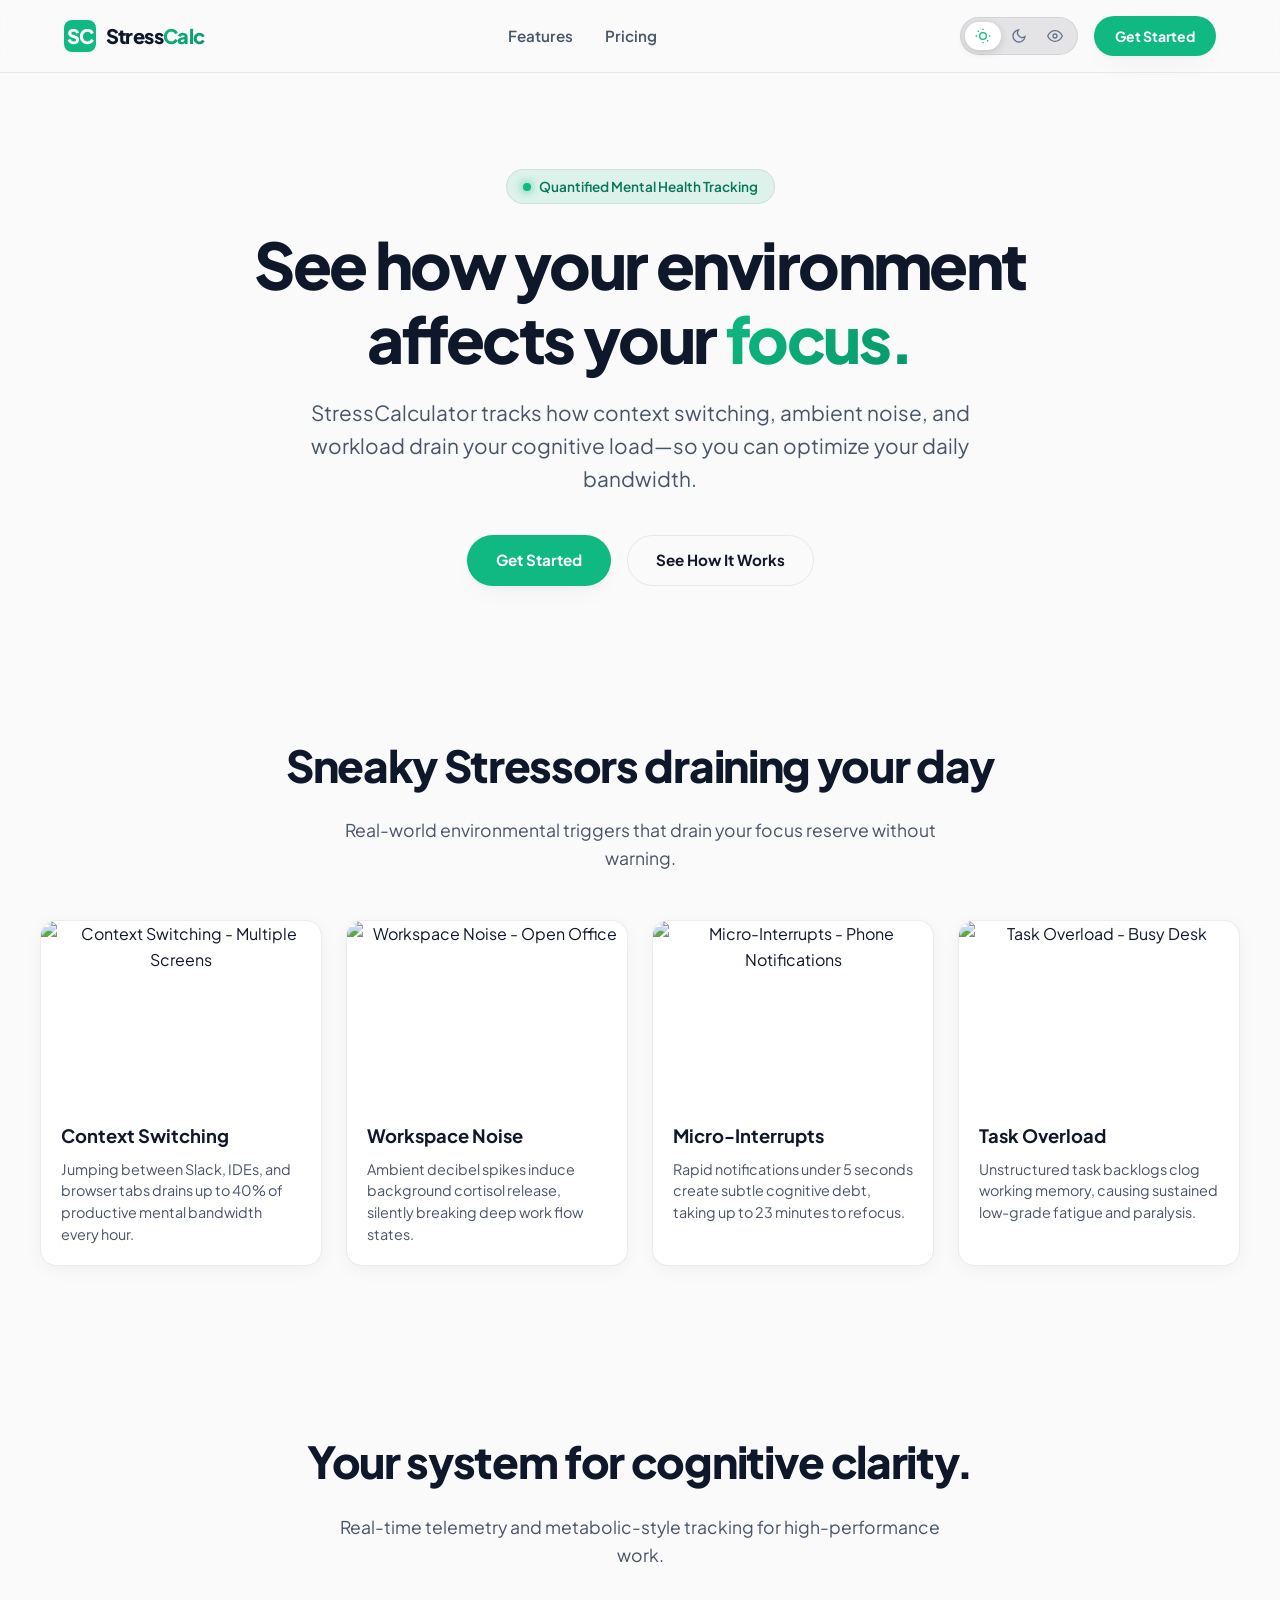
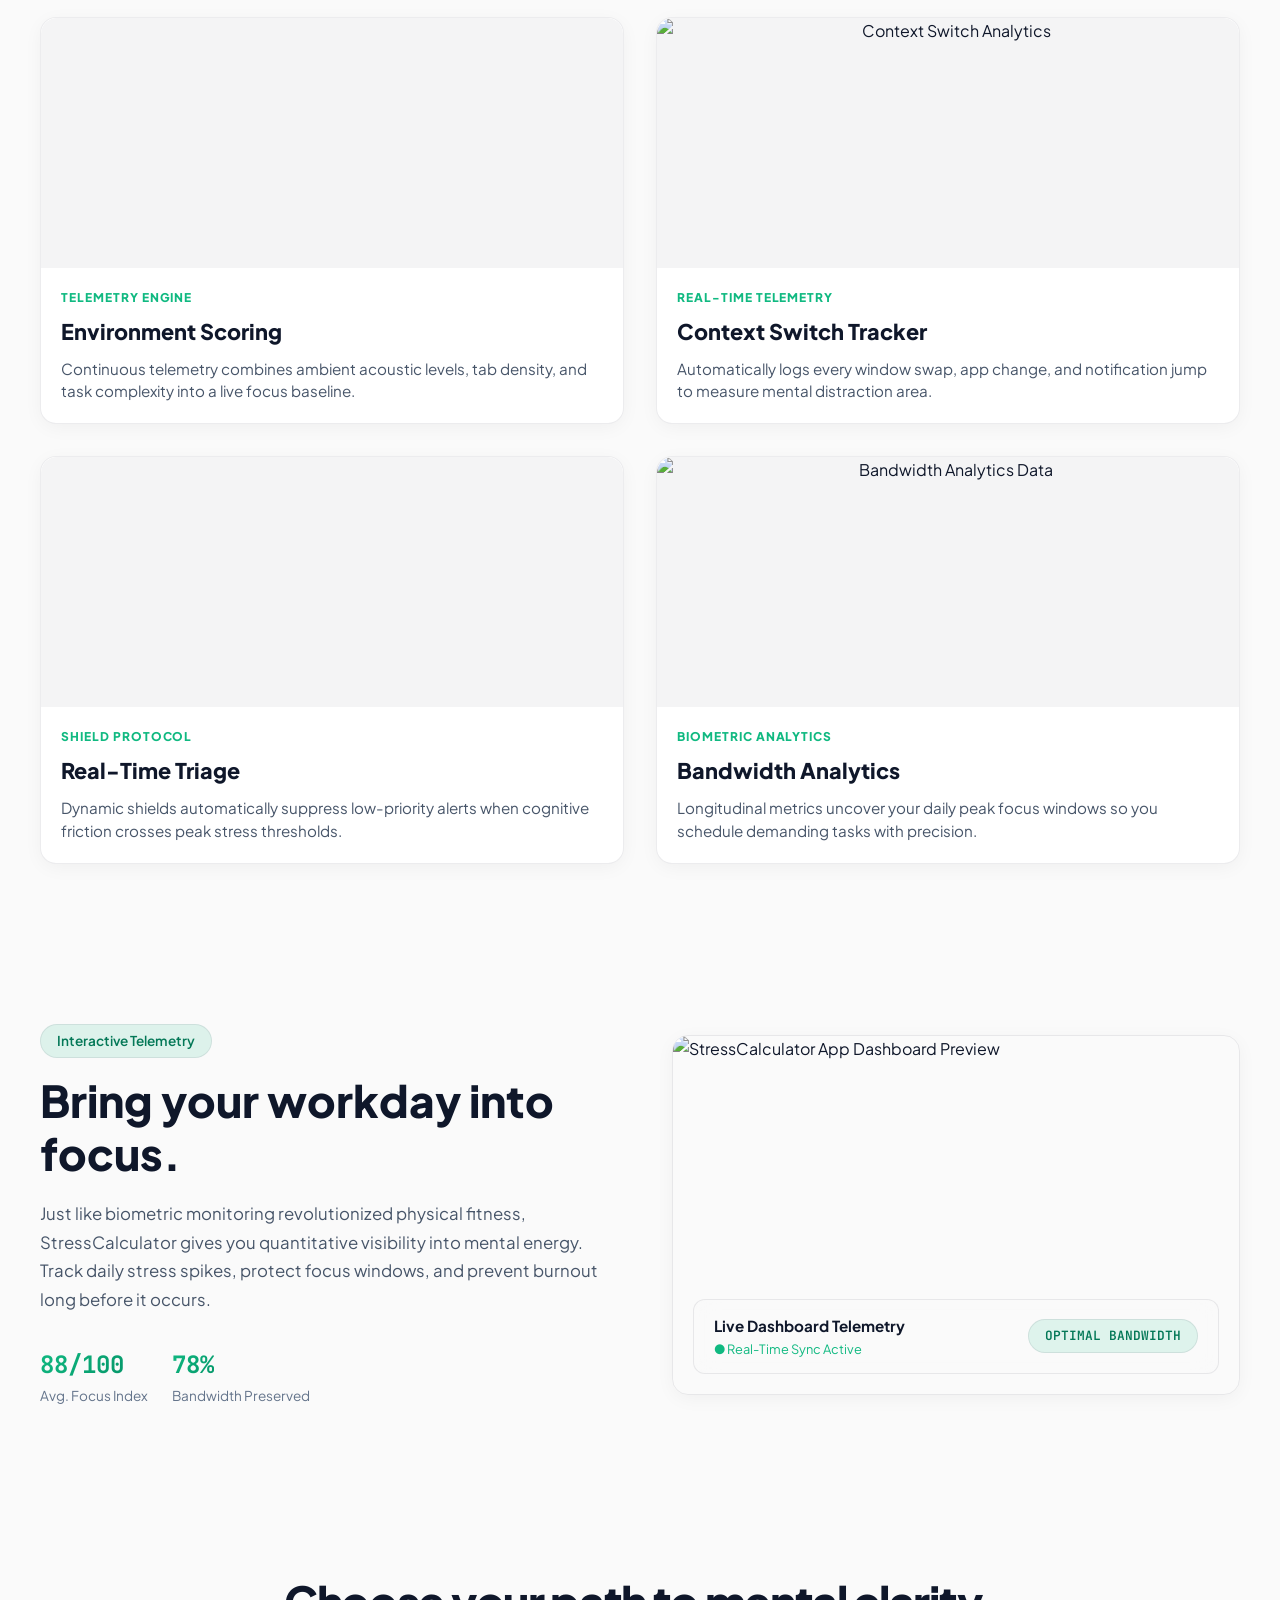
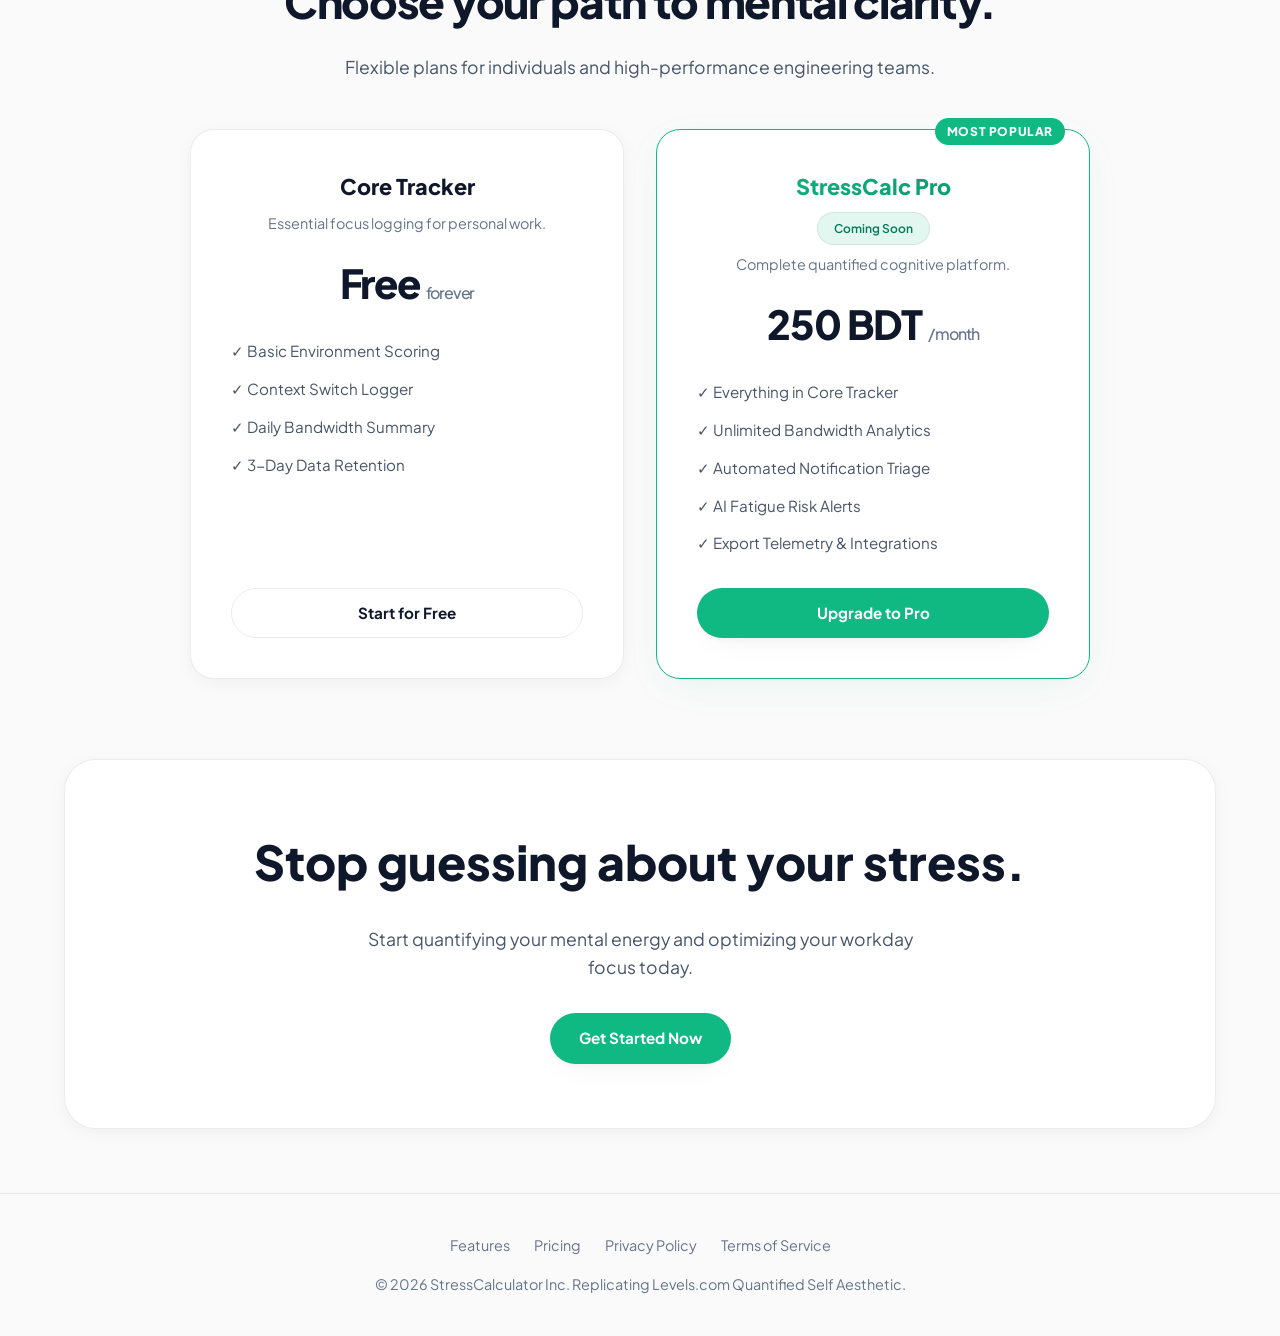
==== index.html @ db87f3c3 "Build Authentication Gateway (auth.html) with 100vh split-screen design, theme engine, quote rotator" ====
<!DOCTYPE html>
<html lang="en" data-theme="light">
<head>
  <meta charset="UTF-8">
  <meta name="viewport" content="width=device-width, initial-scale=1.0">
  <title>StressCalculator — Quantified Focus & Environment Tracker</title>
  <meta name="description" content="StressCalculator tracks context switching, ambient noise, and workload to protect your cognitive bandwidth. Replicating Levels.com quantified-self health tracking architecture.">
  <link rel="stylesheet" href="css/styles.css">
</head>
<body>

  <!-- Floating Navigation Header -->
  <header class="header">
    <nav class="nav-container">
      <!-- Left Logo -->
      <a href="#" class="logo">
        <div class="logo-icon">SC</div>
        <span>Stress<span class="gradient-text">Calc</span></span>
      </a>

      <!-- Center Links -->
      <ul class="nav-links">
        <li><a href="#features">Features</a></li>
        <li><a href="#pricing">Pricing</a></li>
      </ul>

      <!-- Right Actions: 3-way Theme Toggle & CTA -->
      <div class="nav-actions">
        <div class="theme-switcher" aria-label="Theme Selector">
          <!-- Light Mode Button -->
          <button class="theme-btn active" data-set-theme="light" title="Light Mode">
            <svg width="16" height="16" viewBox="0 0 24 24" fill="none" stroke="currentColor" stroke-width="2">
              <circle cx="12" cy="12" r="5"></circle>
              <line x1="12" y1="1" x2="12" y2="3"></line>
              <line x1="12" y1="21" x2="12" y2="23"></line>
              <line x1="4.22" y1="4.22" x2="5.64" y2="5.64"></line>
              <line x1="18.36" y1="18.36" x2="19.78" y2="19.78"></line>
              <line x1="1" y1="12" x2="3" y2="12"></line>
              <line x1="21" y1="12" x2="23" y2="12"></line>
            </svg>
          </button>
          <!-- Dark Mode Button -->
          <button class="theme-btn" data-set-theme="dark" title="Dark Mode">
            <svg width="16" height="16" viewBox="0 0 24 24" fill="none" stroke="currentColor" stroke-width="2">
              <path d="M21 12.79A9 9 0 1 1 11.21 3 7 7 0 0 0 21 12.79z"></path>
            </svg>
          </button>
          <!-- Contrast Mode Button -->
          <button class="theme-btn" data-set-theme="contrast" title="High Contrast Mode">
            <svg width="16" height="16" viewBox="0 0 24 24" fill="none" stroke="currentColor" stroke-width="2">
              <path d="M1 12s4-8 11-8 11 8 11 8-4 8-11 8-11-8-11-8z"></path>
              <circle cx="12" cy="12" r="3"></circle>
            </svg>
          </button>
        </div>

        <a href="auth.html" class="btn btn-primary btn-sm">Get Started</a>
      </div>
    </nav>
  </header>

  <main>
    <!-- Hero Section -->
    <section class="hero container">
      <div class="hero-content">
        <div class="pill-badge">
          <span class="badge-dot"></span>
          <span>Quantified Mental Health Tracking</span>
        </div>

        <h1 class="hero-title">
          See how your environment affects your <span class="gradient-text">focus.</span>
        </h1>

        <p class="hero-subtitle">
          StressCalculator tracks how context switching, ambient noise, and workload drain your cognitive load—so you can optimize your daily bandwidth.
        </p>

        <div class="hero-ctas">
          <a href="auth.html" class="btn btn-primary">Get Started</a>
          <a href="#features" class="btn btn-outline">See How It Works</a>
        </div>
      </div>
    </section>

    <!-- Sneaky Stressors Section (Media-Driven) -->
    <section class="section-padding container text-center">
      <h2 class="section-title">Sneaky Stressors draining your day</h2>
      <p class="section-subtitle">Real-world environmental triggers that drain your focus reserve without warning.</p>

      <div class="stressors-grid">
        <!-- Card 1: Context Switching -->
        <div class="media-card">
          <div class="media-card-img-wrapper">
            <img src="https://images.unsplash.com/photo-1517694712202-14dd9538aa97?auto=format&fit=crop&w=600&q=80" alt="Context Switching - Multiple Screens" loading="lazy">
          </div>
          <div class="stressor-card-content">
            <h3>Context Switching</h3>
            <p>Jumping between Slack, IDEs, and browser tabs drains up to 40% of productive mental bandwidth every hour.</p>
          </div>
        </div>

        <!-- Card 2: Workspace Noise -->
        <div class="media-card">
          <div class="media-card-img-wrapper">
            <img src="https://images.unsplash.com/photo-1497366216548-37526070297c?auto=format&fit=crop&w=600&q=80" alt="Workspace Noise - Open Office" loading="lazy">
          </div>
          <div class="stressor-card-content">
            <h3>Workspace Noise</h3>
            <p>Ambient decibel spikes induce background cortisol release, silently breaking deep work flow states.</p>
          </div>
        </div>

        <!-- Card 3: Micro-Interrupts -->
        <div class="media-card">
          <div class="media-card-img-wrapper">
            <img src="https://images.unsplash.com/photo-1512941937669-90a1b58e7e9c?auto=format&fit=crop&w=600&q=80" alt="Micro-Interrupts - Phone Notifications" loading="lazy">
          </div>
          <div class="stressor-card-content">
            <h3>Micro-Interrupts</h3>
            <p>Rapid notifications under 5 seconds create subtle cognitive debt, taking up to 23 minutes to refocus.</p>
          </div>
        </div>

        <!-- Card 4: Task Overload -->
        <div class="media-card">
          <div class="media-card-img-wrapper">
            <img src="https://images.unsplash.com/photo-1484480974693-6ca0a78fb36b?auto=format&fit=crop&w=600&q=80" alt="Task Overload - Busy Desk" loading="lazy">
          </div>
          <div class="stressor-card-content">
            <h3>Task Overload</h3>
            <p>Unstructured task backlogs clog working memory, causing sustained low-grade fatigue and paralysis.</p>
          </div>
        </div>
      </div>
    </section>

    <!-- Inside StressCalc 2x2 Feature Grid (Video/Image Driven) -->
    <section id="features" class="section-padding container text-center">
      <h2 class="section-title">Your system for cognitive clarity.</h2>
      <p class="section-subtitle">Real-time telemetry and metabolic-style tracking for high-performance work.</p>

      <div class="feature-grid">
        <!-- Feature Card 1: Environment Scoring -->
        <div class="feature-media-card">
          <div class="feature-media-wrapper">
            <video autoplay loop muted playsinline poster="https://images.unsplash.com/photo-1551288049-bebda4e38f71?auto=format&fit=crop&w=800&q=80">
              <source src="https://assets.mixkit.co/videos/preview/mixkit-developer-working-on-code-41551-large.mp4" type="video/mp4">
              <img src="https://images.unsplash.com/photo-1551288049-bebda4e38f71?auto=format&fit=crop&w=800&q=80" alt="Environment Scoring Telemetry">
            </video>
          </div>
          <div class="feature-body">
            <div class="feature-tag">Telemetry Engine</div>
            <h3>Environment Scoring</h3>
            <p>Continuous telemetry combines ambient acoustic levels, tab density, and task complexity into a live focus baseline.</p>
          </div>
        </div>

        <!-- Feature Card 2: Context Switch Tracker -->
        <div class="feature-media-card">
          <div class="feature-media-wrapper">
            <img src="https://images.unsplash.com/photo-1526374965328-7f61d4dc18c5?auto=format&fit=crop&w=800&q=80" alt="Context Switch Analytics" loading="lazy">
          </div>
          <div class="feature-body">
            <div class="feature-tag">Real-Time Telemetry</div>
            <h3>Context Switch Tracker</h3>
            <p>Automatically logs every window swap, app change, and notification jump to measure mental distraction area.</p>
          </div>
        </div>

        <!-- Feature Card 3: Real-Time Triage -->
        <div class="feature-media-card">
          <div class="feature-media-wrapper">
            <video autoplay loop muted playsinline poster="https://images.unsplash.com/photo-1507238691740-187a5b1d37b8?auto=format&fit=crop&w=800&q=80">
              <source src="https://assets.mixkit.co/videos/preview/mixkit-hands-typing-on-a-laptop-keyboard-41549-large.mp4" type="video/mp4">
              <img src="https://images.unsplash.com/photo-1507238691740-187a5b1d37b8?auto=format&fit=crop&w=800&q=80" alt="Real-Time Triage Focus Shield">
            </video>
          </div>
          <div class="feature-body">
            <div class="feature-tag">Shield Protocol</div>
            <h3>Real-Time Triage</h3>
            <p>Dynamic shields automatically suppress low-priority alerts when cognitive friction crosses peak stress thresholds.</p>
          </div>
        </div>

        <!-- Feature Card 4: Bandwidth Analytics -->
        <div class="feature-media-card">
          <div class="feature-media-wrapper">
            <img src="https://images.unsplash.com/photo-1460925895917-afdab827c52f?auto=format&fit=crop&w=800&q=80" alt="Bandwidth Analytics Data" loading="lazy">
          </div>
          <div class="feature-body">
            <div class="feature-tag">Biometric Analytics</div>
            <h3>Bandwidth Analytics</h3>
            <p>Longitudinal metrics uncover your daily peak focus windows so you schedule demanding tasks with precision.</p>
          </div>
        </div>
      </div>
    </section>

    <!-- Data Integration Split-Screen Section -->
    <section class="section-padding container">
      <div class="split-container">
        <!-- Left Text -->
        <div class="split-left">
          <div class="pill-badge" style="margin-bottom: 1rem;">
            <span>Interactive Telemetry</span>
          </div>
          <h2>Bring your workday into focus.</h2>
          <p>
            Just like biometric monitoring revolutionized physical fitness, StressCalculator gives you quantitative visibility into mental energy. Track daily stress spikes, protect focus windows, and prevent burnout long before it occurs.
          </p>
          <div style="display: flex; gap: 1.5rem; margin-top: 1.5rem;">
            <div>
              <strong style="font-size: 1.5rem;" class="mono gradient-text">88/100</strong>
              <div style="font-size: 0.85rem; color: var(--text-muted);">Avg. Focus Index</div>
            </div>
            <div>
              <strong style="font-size: 1.5rem;" class="mono gradient-text">78%</strong>
              <div style="font-size: 0.85rem; color: var(--text-muted);">Bandwidth Preserved</div>
            </div>
          </div>
        </div>

        <!-- Right Media Container -->
        <div class="split-right">
          <div class="split-right-media">
            <img src="https://images.unsplash.com/photo-1551288049-bebda4e38f71?auto=format&fit=crop&w=1000&q=80" alt="StressCalculator App Dashboard Preview">
            <div class="dashboard-badge-overlay">
              <div>
                <strong style="font-size: 0.95rem;">Live Dashboard Telemetry</strong>
                <div style="font-size: 0.8rem; color: var(--accent);">● Real-Time Sync Active</div>
              </div>
              <div class="pill-badge mono" style="font-size: 0.8rem;">OPTIMAL BANDWIDTH</div>
            </div>
          </div>
        </div>
      </div>
    </section>

    <!-- Pricing Section -->
    <section id="pricing" class="section-padding container text-center">
      <h2 class="section-title">Choose your path to mental clarity.</h2>
      <p class="section-subtitle">Flexible plans for individuals and high-performance engineering teams.</p>

      <div class="pricing-grid">
        <!-- Card 1 (Basic) -->
        <div class="pricing-card">
          <div>
            <div class="price-title">Core Tracker</div>
            <p style="color: var(--text-muted); font-size: 0.9rem;">Essential focus logging for personal work.</p>
            <div class="price-amount">
              Free <span class="price-period">forever</span>
            </div>
            <ul class="price-features">
              <li>✓ Basic Environment Scoring</li>
              <li>✓ Context Switch Logger</li>
              <li>✓ Daily Bandwidth Summary</li>
              <li>✓ 3-Day Data Retention</li>
            </ul>
          </div>
          <a href="#" class="btn btn-outline" style="width: 100%;">Start for Free</a>
        </div>

        <!-- Card 2 (StressCalc Pro) -->
        <div class="pricing-card featured">
          <div class="badge-featured">Most Popular</div>
          <div>
            <div class="price-title gradient-text">StressCalc Pro</div>
            <span class="pill-badge" style="margin-bottom: 0.5rem; font-size: 0.75rem;">Coming Soon</span>
            <p style="color: var(--text-muted); font-size: 0.9rem;">Complete quantified cognitive platform.</p>
            <div class="price-amount">
              250 BDT <span class="price-period">/ month</span>
            </div>
            <ul class="price-features">
              <li>✓ Everything in Core Tracker</li>
              <li>✓ Unlimited Bandwidth Analytics</li>
              <li>✓ Automated Notification Triage</li>
              <li>✓ AI Fatigue Risk Alerts</li>
              <li>✓ Export Telemetry & Integrations</li>
            </ul>
          </div>
          <a href="#" class="btn btn-primary" style="width: 100%;">Upgrade to Pro</a>
        </div>
      </div>
    </section>

    <!-- Footer CTA Banner -->
    <section class="container">
      <div class="cta-banner">
        <h2>Stop guessing about your stress.</h2>
        <p style="color: var(--text-secondary); max-width: 550px; margin: 0 auto 2rem auto; font-size: 1.1rem;">
          Start quantifying your mental energy and optimizing your workday focus today.
        </p>
        <a href="#pricing" class="btn btn-primary">Get Started Now</a>
      </div>
    </section>
  </main>

  <!-- Footer -->
  <footer class="footer">
    <div class="container">
      <ul class="footer-links">
        <li><a href="#features">Features</a></li>
        <li><a href="#pricing">Pricing</a></li>
        <li><a href="#">Privacy Policy</a></li>
        <li><a href="#">Terms of Service</a></li>
      </ul>
      <p>&copy; 2026 StressCalculator Inc. Replicating Levels.com Quantified Self Aesthetic.</p>
    </div>
  </footer>

  <script src="js/app.js"></script>
</body>
</html>
---- css/styles.css ----
/* ==========================================
   StressCalculator Complete Stylesheet
   Includes Auth Gateway Split Screen Layout
   ========================================== */

@import url('https://fonts.googleapis.com/css2?family=Plus+Jakarta+Sans:wght@400;500;600;700;800&family=JetBrains+Mono:wght@400;600;700&display=swap');

/* --- Theme Variables --- */
:root, html[data-theme="light"] {
  --bg-primary: #FAFAFA;
  --bg-secondary: #F4F4F5;
  --text-primary: #0F172A;
  --text-secondary: #475569;
  --text-muted: #64748B;
  --surface: #FFFFFF;
  --surface-hover: #F8FAFC;
  --border-color: rgba(15, 23, 42, 0.08);
  --border-highlight: rgba(16, 185, 129, 0.3);
  --accent: #10B981;
  --accent-hover: #059669;
  --accent-light: rgba(16, 185, 129, 0.1);
  --accent-gradient: linear-gradient(135deg, #10B981 0%, #059669 100%);
  --box-shadow: 0 10px 30px -10px rgba(0, 0, 0, 0.06), 0 4px 6px -2px rgba(0, 0, 0, 0.03);
  --shadow-hover: 0 20px 40px -15px rgba(0, 0, 0, 0.12);
  --nav-bg: rgba(250, 250, 250, 0.85);
  --card-border-width: 1px;
  --card-shadow: 0 4px 20px -2px rgba(0, 0, 0, 0.05);
  --toggle-bg: #E4E4E7;
  --badge-bg: rgba(16, 185, 129, 0.12);
  --badge-text: #047857;
}

html[data-theme="dark"] {
  --bg-primary: #09090B;
  --bg-secondary: #121215;
  --text-primary: #FAFAFA;
  --text-secondary: #A1A1AA;
  --text-muted: #71717A;
  --surface: #18181B;
  --surface-hover: #27272A;
  --border-color: rgba(255, 255, 255, 0.1);
  --border-highlight: rgba(16, 185, 129, 0.4);
  --accent: #10B981;
  --accent-hover: #34D399;
  --accent-light: rgba(16, 185, 129, 0.15);
  --accent-gradient: linear-gradient(135deg, #10B981 0%, #34D399 100%);
  --box-shadow: 0 10px 30px -10px rgba(0, 0, 0, 0.5), 0 0 20px rgba(16, 185, 129, 0.08);
  --shadow-hover: 0 20px 40px -15px rgba(16, 185, 129, 0.25);
  --nav-bg: rgba(9, 9, 11, 0.85);
  --card-border-width: 1px;
  --card-shadow: 0 8px 30px rgba(0, 0, 0, 0.4);
  --toggle-bg: #27272A;
  --badge-bg: rgba(16, 185, 129, 0.2);
  --badge-text: #34D399;
}

html[data-theme="contrast"] {
  --bg-primary: #000000;
  --bg-secondary: #0A0A0A;
  --text-primary: #FFFFFF;
  --text-secondary: #E2E8F0;
  --text-muted: #94A3B8;
  --surface: #000000;
  --surface-hover: #0F172A;
  --border-color: #FFFFFF;
  --border-highlight: #0EA5E9;
  --accent: #0EA5E9;
  --accent-hover: #38BDF8;
  --accent-light: rgba(14, 165, 233, 0.25);
  --accent-gradient: linear-gradient(135deg, #0EA5E9 0%, #38BDF8 100%);
  --box-shadow: 4px 4px 0px #0EA5E9;
  --shadow-hover: 6px 6px 0px #0EA5E9;
  --nav-bg: rgba(0, 0, 0, 0.95);
  --card-border-width: 2px;
  --card-shadow: 4px 4px 0px #FFFFFF;
  --toggle-bg: #1E293B;
  --badge-bg: #0EA5E9;
  --badge-text: #000000;
}

/* --- Universal Reset & Transitions --- */
*, *::before, *::after {
  box-sizing: border-box;
  margin: 0;
  padding: 0;
  transition: background-color 0.3s ease, color 0.3s ease, border-color 0.3s ease, box-shadow 0.3s ease, transform 0.15s ease;
}

html {
  font-family: 'Plus Jakarta Sans', -apple-system, BlinkMacSystemFont, 'Segoe UI', Roboto, sans-serif;
  background-color: var(--bg-primary);
  color: var(--text-primary);
  scroll-behavior: smooth;
  line-height: 1.6;
}

body {
  min-height: 100vh;
  overflow-x: hidden;
  display: flex;
  flex-direction: column;
}

a {
  color: inherit;
  text-decoration: none;
}

/* --- Utility Layout --- */
.container {
  max-width: 1200px;
  margin: 0 auto;
  padding: 0 1.5rem;
}

.section-padding {
  padding: 5rem 0;
}

.text-center {
  text-align: center;
}

.mono {
  font-family: 'JetBrains Mono', monospace;
}

.pill-badge {
  display: inline-flex;
  align-items: center;
  gap: 0.5rem;
  padding: 0.35rem 1rem;
  border-radius: 9999px;
  font-size: 0.85rem;
  font-weight: 600;
  background-color: var(--badge-bg);
  color: var(--badge-text);
  border: 1px solid var(--border-color);
}

.badge-dot {
  width: 8px;
  height: 8px;
  border-radius: 50%;
  background-color: var(--accent);
  box-shadow: 0 0 10px var(--accent);
}

.gradient-text {
  background: var(--accent-gradient);
  -webkit-background-clip: text;
  -webkit-text-fill-color: transparent;
}

/* --- Buttons --- */
.btn {
  display: inline-flex;
  align-items: center;
  justify-content: center;
  gap: 0.6rem;
  padding: 0.75rem 1.75rem;
  border-radius: 9999px;
  font-weight: 700;
  font-size: 0.95rem;
  cursor: pointer;
  border: 1px solid transparent;
  outline: none;
}

.btn-primary {
  background-color: var(--accent);
  color: #FFFFFF;
  box-shadow: var(--box-shadow);
}

html[data-theme="contrast"] .btn-primary {
  color: #000000;
  font-weight: 800;
}

.btn-primary:hover {
  background-color: var(--accent-hover);
  transform: translateY(-2px);
  box-shadow: var(--shadow-hover);
}

.btn-outline {
  background-color: transparent;
  color: var(--text-primary);
  border-color: var(--border-color);
}

.btn-outline:hover {
  background-color: var(--surface-hover);
  border-color: var(--accent);
  transform: translateY(-2px);
}

.btn-sm {
  padding: 0.5rem 1.25rem;
  font-size: 0.875rem;
}

/* --- Navigation Header --- */
.header {
  position: sticky;
  top: 0;
  z-index: 9999;
  width: 100%;
  background-color: var(--nav-bg);
  backdrop-filter: blur(16px);
  -webkit-backdrop-filter: blur(16px);
  border-bottom: var(--card-border-width) solid var(--border-color);
}

.nav-container {
  max-width: 1200px;
  margin: 0 auto;
  display: flex;
  align-items: center;
  justify-content: space-between;
  padding: 1rem 1.5rem;
}

.logo {
  display: flex;
  align-items: center;
  gap: 0.6rem;
  font-weight: 800;
  font-size: 1.25rem;
  letter-spacing: -0.03em;
}

.logo-icon {
  width: 32px;
  height: 32px;
  background-color: var(--accent);
  border-radius: 8px;
  display: flex;
  align-items: center;
  justify-content: center;
  color: #FFFFFF;
  font-weight: 900;
}

html[data-theme="contrast"] .logo-icon {
  color: #000000;
}

.nav-links {
  display: flex;
  align-items: center;
  gap: 2rem;
  list-style: none;
}

.nav-links a {
  font-weight: 600;
  font-size: 0.95rem;
  color: var(--text-secondary);
}

.nav-links a:hover {
  color: var(--accent);
}

.nav-actions {
  display: flex;
  align-items: center;
  gap: 1rem;
}

/* 3-Way Theme Switcher UI */
.theme-switcher {
  display: flex;
  align-items: center;
  background-color: var(--toggle-bg);
  padding: 4px;
  border-radius: 9999px;
  border: 1px solid var(--border-color);
}

.theme-btn {
  background: transparent;
  border: none;
  color: var(--text-muted);
  padding: 6px 10px;
  border-radius: 9999px;
  cursor: pointer;
  display: flex;
  align-items: center;
  justify-content: center;
}

.theme-btn:hover {
  color: var(--text-primary);
}

.theme-btn.active {
  background-color: var(--surface);
  color: var(--accent);
  box-shadow: 0 2px 8px rgba(0, 0, 0, 0.15);
}

/* --- Hero & Sections --- */
.hero {
  padding-top: 6rem;
  padding-bottom: 4rem;
  text-align: center;
}

.hero-content {
  max-width: 840px;
  margin: 0 auto;
}

.hero-title {
  font-size: clamp(2.5rem, 5.5vw, 4rem);
  font-weight: 800;
  line-height: 1.15;
  letter-spacing: -0.04em;
  margin: 1.5rem 0 1.25rem 0;
}

.hero-subtitle {
  font-size: clamp(1.1rem, 2vw, 1.3rem);
  color: var(--text-secondary);
  line-height: 1.6;
  margin-bottom: 2.5rem;
  max-width: 740px;
  margin-left: auto;
  margin-right: auto;
}

.hero-ctas {
  display: flex;
  align-items: center;
  justify-content: center;
  gap: 1rem;
  flex-wrap: wrap;
}

.section-title {
  font-size: clamp(2rem, 4vw, 2.75rem);
  font-weight: 800;
  letter-spacing: -0.03em;
  margin-bottom: 1rem;
}

.section-subtitle {
  color: var(--text-secondary);
  font-size: 1.1rem;
  max-width: 600px;
  margin: 0 auto 3rem auto;
}

/* Grids */
.stressors-grid {
  display: grid;
  grid-template-columns: repeat(4, 1fr);
  gap: 24px;
}

@media (max-width: 1024px) {
  .stressors-grid {
    grid-template-columns: repeat(2, 1fr);
  }
}

@media (max-width: 600px) {
  .stressors-grid {
    grid-template-columns: 1fr;
  }
}

.media-card {
  background-color: var(--surface);
  border-radius: 16px;
  overflow: hidden;
  border: var(--card-border-width) solid var(--border-color);
  box-shadow: var(--card-shadow);
  display: flex;
  flex-direction: column;
}

.media-card:hover {
  transform: translateY(-4px);
  border-color: var(--accent);
  box-shadow: var(--shadow-hover);
}

.media-card-img-wrapper {
  width: 100%;
  height: 180px;
  overflow: hidden;
}

.media-card img,
.media-card video {
  width: 100%;
  height: 180px;
  object-fit: cover;
  display: block;
}

.stressor-card-content {
  padding: 20px;
  text-align: left;
}

.stressor-card-content h3 {
  font-size: 1.15rem;
  font-weight: 700;
  margin-bottom: 0.5rem;
}

.stressor-card-content p {
  color: var(--text-secondary);
  font-size: 0.9rem;
  line-height: 1.5;
}

.feature-grid {
  display: grid;
  grid-template-columns: repeat(2, 1fr);
  gap: 32px;
}

@media (max-width: 768px) {
  .feature-grid {
    grid-template-columns: 1fr;
  }
}

.feature-media-card {
  background-color: var(--surface);
  border-radius: 16px;
  overflow: hidden;
  border: var(--card-border-width) solid var(--border-color);
  box-shadow: var(--card-shadow);
  display: flex;
  flex-direction: column;
}

.feature-media-card:hover {
  border-color: var(--accent);
  box-shadow: var(--shadow-hover);
}

.feature-media-wrapper {
  width: 100%;
  height: 250px;
  overflow: hidden;
  border-radius: 16px 16px 0 0;
  background-color: var(--bg-secondary);
}

.feature-media-wrapper img,
.feature-media-wrapper video {
  width: 100%;
  height: 250px;
  object-fit: cover;
  display: block;
}

.feature-body {
  padding: 20px;
  text-align: left;
}

.feature-tag {
  font-size: 0.75rem;
  font-weight: 800;
  letter-spacing: 0.08em;
  text-transform: uppercase;
  color: var(--accent);
  margin-bottom: 0.5rem;
}

.feature-body h3 {
  font-size: 1.35rem;
  font-weight: 800;
  margin-bottom: 0.5rem;
}

.feature-body p {
  color: var(--text-secondary);
  font-size: 0.95rem;
  line-height: 1.5;
}

/* Split-Screen */
.split-container {
  display: grid;
  grid-template-columns: 1fr 1fr;
  gap: 4rem;
  align-items: center;
}

@media (max-width: 900px) {
  .split-container {
    grid-template-columns: 1fr;
    gap: 2rem;
  }
}

.split-left h2 {
  font-size: clamp(2rem, 3.5vw, 2.75rem);
  font-weight: 800;
  line-height: 1.2;
  margin-bottom: 1.25rem;
}

.split-left p {
  color: var(--text-secondary);
  font-size: 1.05rem;
  line-height: 1.7;
  margin-bottom: 2rem;
}

.split-right {
  width: 100%;
}

.split-right-media {
  width: 100%;
  height: 360px;
  border-radius: 16px;
  overflow: hidden;
  border: var(--card-border-width) solid var(--border-color);
  box-shadow: var(--card-shadow);
  position: relative;
}

.split-right-media img,
.split-right-media video {
  width: 100%;
  height: 360px;
  object-fit: cover;
  display: block;
}

.dashboard-badge-overlay {
  position: absolute;
  bottom: 1.25rem;
  left: 1.25rem;
  right: 1.25rem;
  background: var(--nav-bg);
  backdrop-filter: blur(12px);
  -webkit-backdrop-filter: blur(12px);
  border: 1px solid var(--border-color);
  border-radius: 12px;
  padding: 0.85rem 1.25rem;
  display: flex;
  justify-content: space-between;
  align-items: center;
}

/* Pricing */
.pricing-grid {
  display: flex;
  justify-content: center;
  gap: 2rem;
  max-width: 900px;
  margin: 0 auto;
}

@media (max-width: 768px) {
  .pricing-grid {
    flex-direction: column;
  }
}

.pricing-card {
  flex: 1;
  background-color: var(--surface);
  border: var(--card-border-width) solid var(--border-color);
  border-radius: 24px;
  padding: 2.5rem;
  box-shadow: var(--card-shadow);
  display: flex;
  flex-direction: column;
  justify-content: space-between;
  position: relative;
}

.pricing-card.featured {
  border-color: var(--accent);
  box-shadow: 0 10px 40px -10px var(--accent-light);
}

html[data-theme="contrast"] .pricing-card.featured {
  border-width: 3px;
  box-shadow: 6px 6px 0px #0EA5E9;
}

.badge-featured {
  position: absolute;
  top: -12px;
  right: 24px;
  background-color: var(--accent);
  color: #FFFFFF;
  font-size: 0.75rem;
  font-weight: 800;
  padding: 4px 12px;
  border-radius: 9999px;
  text-transform: uppercase;
  letter-spacing: 0.05em;
}

html[data-theme="contrast"] .badge-featured {
  color: #000000;
}

.price-title {
  font-size: 1.35rem;
  font-weight: 800;
  margin-bottom: 0.5rem;
}

.price-amount {
  font-size: 2.5rem;
  font-weight: 900;
  margin: 1rem 0;
  letter-spacing: -0.03em;
}

.price-period {
  font-size: 1rem;
  color: var(--text-muted);
  font-weight: 500;
}

.price-features {
  list-style: none;
  margin: 1.5rem 0 2rem 0;
  display: flex;
  flex-direction: column;
  gap: 0.85rem;
  text-align: left;
}

.price-features li {
  display: flex;
  align-items: center;
  gap: 0.6rem;
  font-size: 0.95rem;
  color: var(--text-secondary);
}

/* Footer Banner & Footer */
.cta-banner {
  background: var(--surface);
  border: var(--card-border-width) solid var(--border-color);
  border-radius: 32px;
  padding: 4rem 2rem;
  text-align: center;
  margin-bottom: 4rem;
  box-shadow: var(--card-shadow);
}

.cta-banner h2 {
  font-size: clamp(2rem, 4vw, 3rem);
  font-weight: 800;
  margin-bottom: 1.5rem;
}

.footer {
  border-top: 1px solid var(--border-color);
  padding: 2.5rem 0;
  text-align: center;
  color: var(--text-muted);
  font-size: 0.9rem;
}

.footer-links {
  display: flex;
  justify-content: center;
  gap: 1.5rem;
  margin-bottom: 1rem;
  list-style: none;
}

.footer-links a:hover {
  color: var(--accent);
}

/* ===================================================
   AUTH GATEWAY SPLIT-SCREEN LAYOUT STYLES (auth.html)
   =================================================== */
.auth-wrapper {
  display: grid;
  grid-template-columns: 1fr 1fr;
  min-height: 100vh;
  width: 100%;
}

@media (max-width: 900px) {
  .auth-wrapper {
    grid-template-columns: 1fr;
  }
  .auth-visual {
    display: none;
  }
}

.auth-visual {
  position: relative;
  overflow: hidden;
  height: 100vh;
  background-color: #09090B;
}

.auth-visual img {
  width: 100%;
  height: 100%;
  object-fit: cover;
  filter: brightness(0.85);
}

.auth-quote-box {
  position: absolute;
  bottom: 3rem;
  left: 3rem;
  right: 3rem;
  background: rgba(15, 23, 42, 0.75);
  backdrop-filter: blur(16px);
  -webkit-backdrop-filter: blur(16px);
  border: 1px solid rgba(255, 255, 255, 0.15);
  border-radius: 20px;
  padding: 2rem;
  color: #FFFFFF;
  box-shadow: 0 20px 40px rgba(0, 0, 0, 0.3);
}

.auth-quote-text {
  font-size: 1.15rem;
  font-weight: 600;
  line-height: 1.6;
  margin-bottom: 0.75rem;
}

.auth-quote-author {
  font-size: 0.85rem;
  color: var(--accent);
  font-weight: 800;
  letter-spacing: 0.05em;
  text-transform: uppercase;
}

.auth-form-column {
  display: flex;
  flex-direction: column;
  justify-content: space-between;
  padding: 2.5rem 4rem;
  background-color: var(--bg-primary);
  min-height: 100vh;
}

@media (max-width: 600px) {
  .auth-form-column {
    padding: 2rem 1.5rem;
  }
}

.auth-nav-bar {
  display: flex;
  align-items: center;
  justify-content: space-between;
  margin-bottom: 2rem;
}

.back-home-link {
  display: flex;
  align-items: center;
  gap: 0.5rem;
  font-weight: 700;
  font-size: 0.9rem;
  color: var(--text-secondary);
}

.back-home-link:hover {
  color: var(--accent);
}

.auth-card-container {
  max-width: 420px;
  width: 100%;
  margin: auto auto;
}

.auth-header {
  margin-bottom: 2rem;
  text-align: left;
}

.auth-header h1 {
  font-size: 2rem;
  font-weight: 800;
  letter-spacing: -0.03em;
  margin-bottom: 0.5rem;
}

.auth-header p {
  color: var(--text-secondary);
  font-size: 0.95rem;
}

.auth-tab-group {
  display: flex;
  background: var(--toggle-bg);
  padding: 4px;
  border-radius: 9999px;
  margin-bottom: 2rem;
  border: 1px solid var(--border-color);
}

.auth-tab {
  flex: 1;
  padding: 0.65rem;
  text-align: center;
  font-weight: 700;
  border-radius: 9999px;
  cursor: pointer;
  border: none;
  background: transparent;
  color: var(--text-muted);
  font-size: 0.9rem;
}

.auth-tab.active {
  background: var(--surface);
  color: var(--accent);
  box-shadow: 0 2px 8px rgba(0, 0, 0, 0.15);
}

.input-group {
  display: flex;
  flex-direction: column;
  gap: 0.5rem;
  margin-bottom: 1.25rem;
  text-align: left;
}

.input-group label {
  font-size: 0.875rem;
  font-weight: 700;
  color: var(--text-primary);
}

.input-field {
  width: 100%;
  padding: 0.85rem 1.25rem;
  border-radius: 14px;
  border: 1px solid var(--border-color);
  background-color: var(--surface);
  color: var(--text-primary);
  font-size: 0.95rem;
  outline: none;
  font-family: inherit;
}

.input-field:focus {
  border-color: var(--accent);
  box-shadow: 0 0 0 3px var(--accent-light);
}

.forgot-link {
  font-size: 0.85rem;
  color: var(--text-muted);
  font-weight: 600;
  text-align: right;
  display: block;
  margin-top: -0.5rem;
  margin-bottom: 1.5rem;
}

.forgot-link:hover {
  color: var(--accent);
}

.auth-footer-text {
  font-size: 0.85rem;
  color: var(--text-muted);
  text-align: center;
  margin-top: 1.5rem;
}
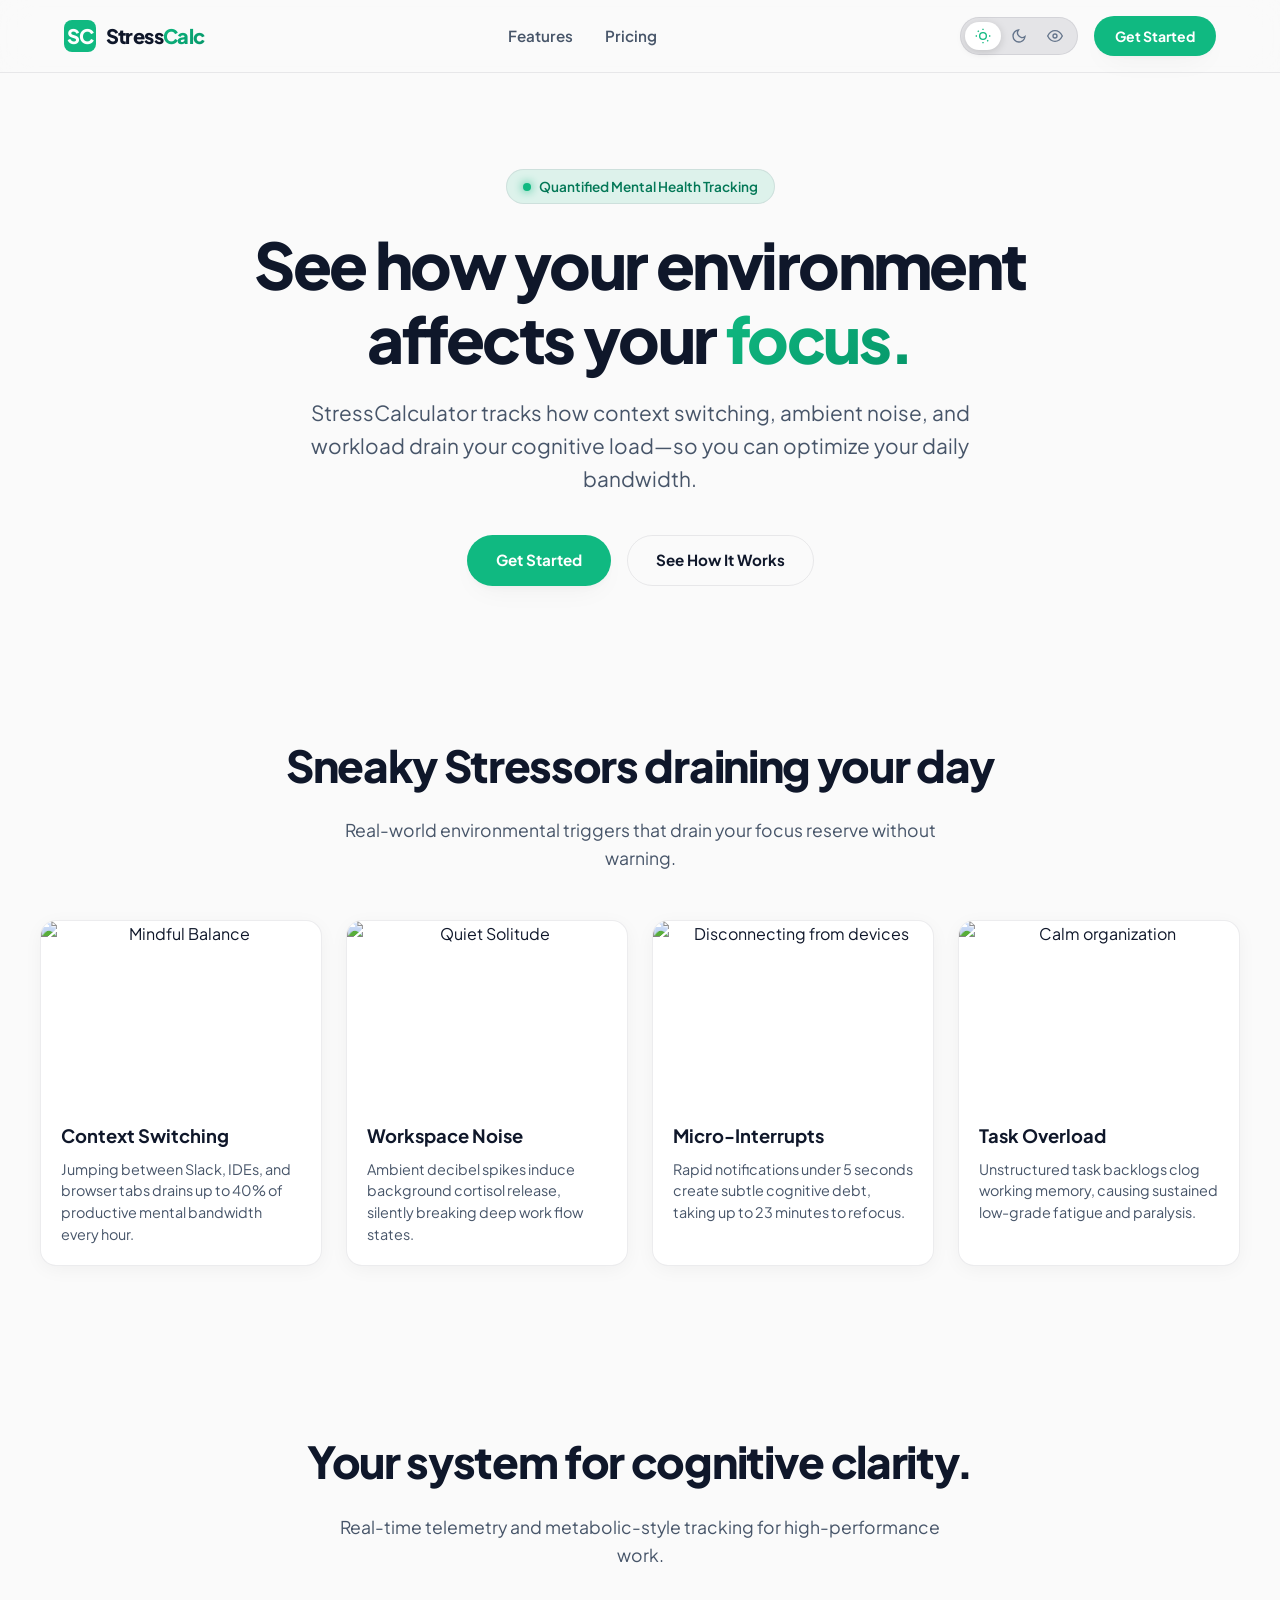
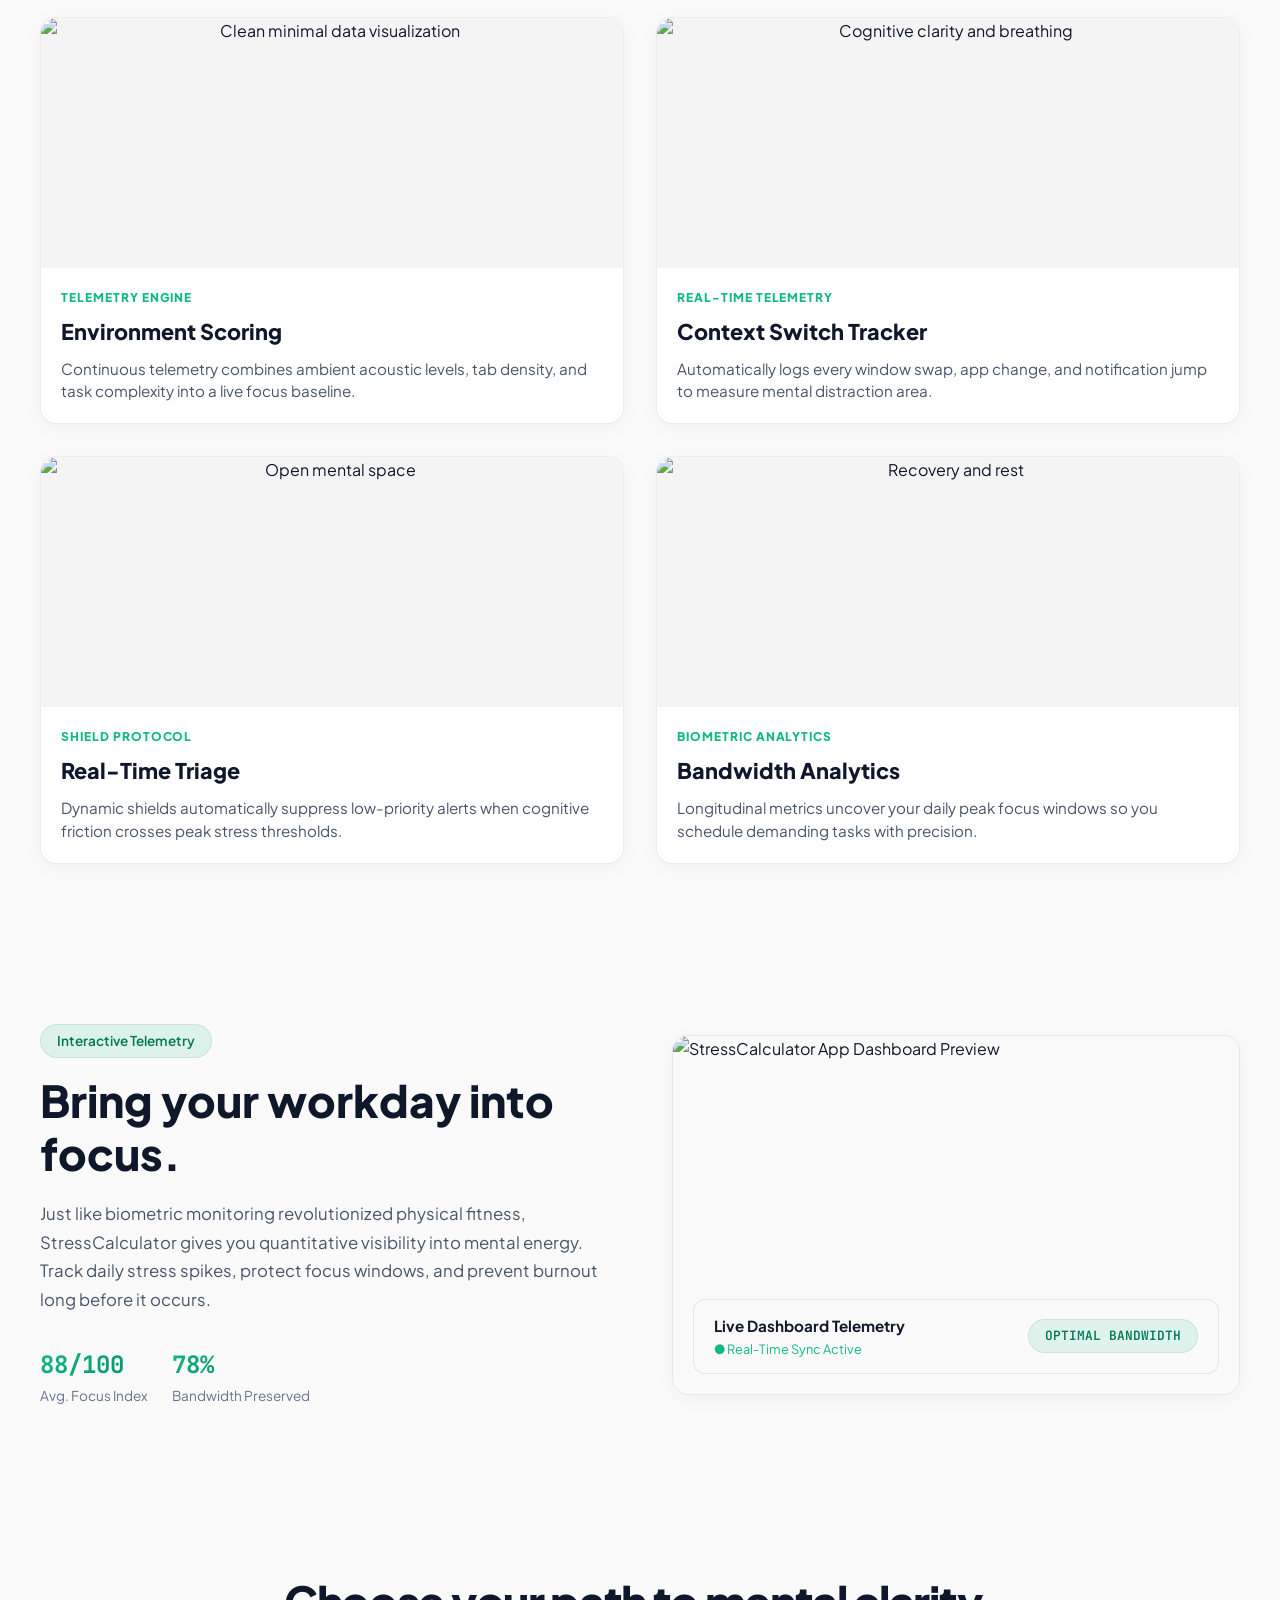
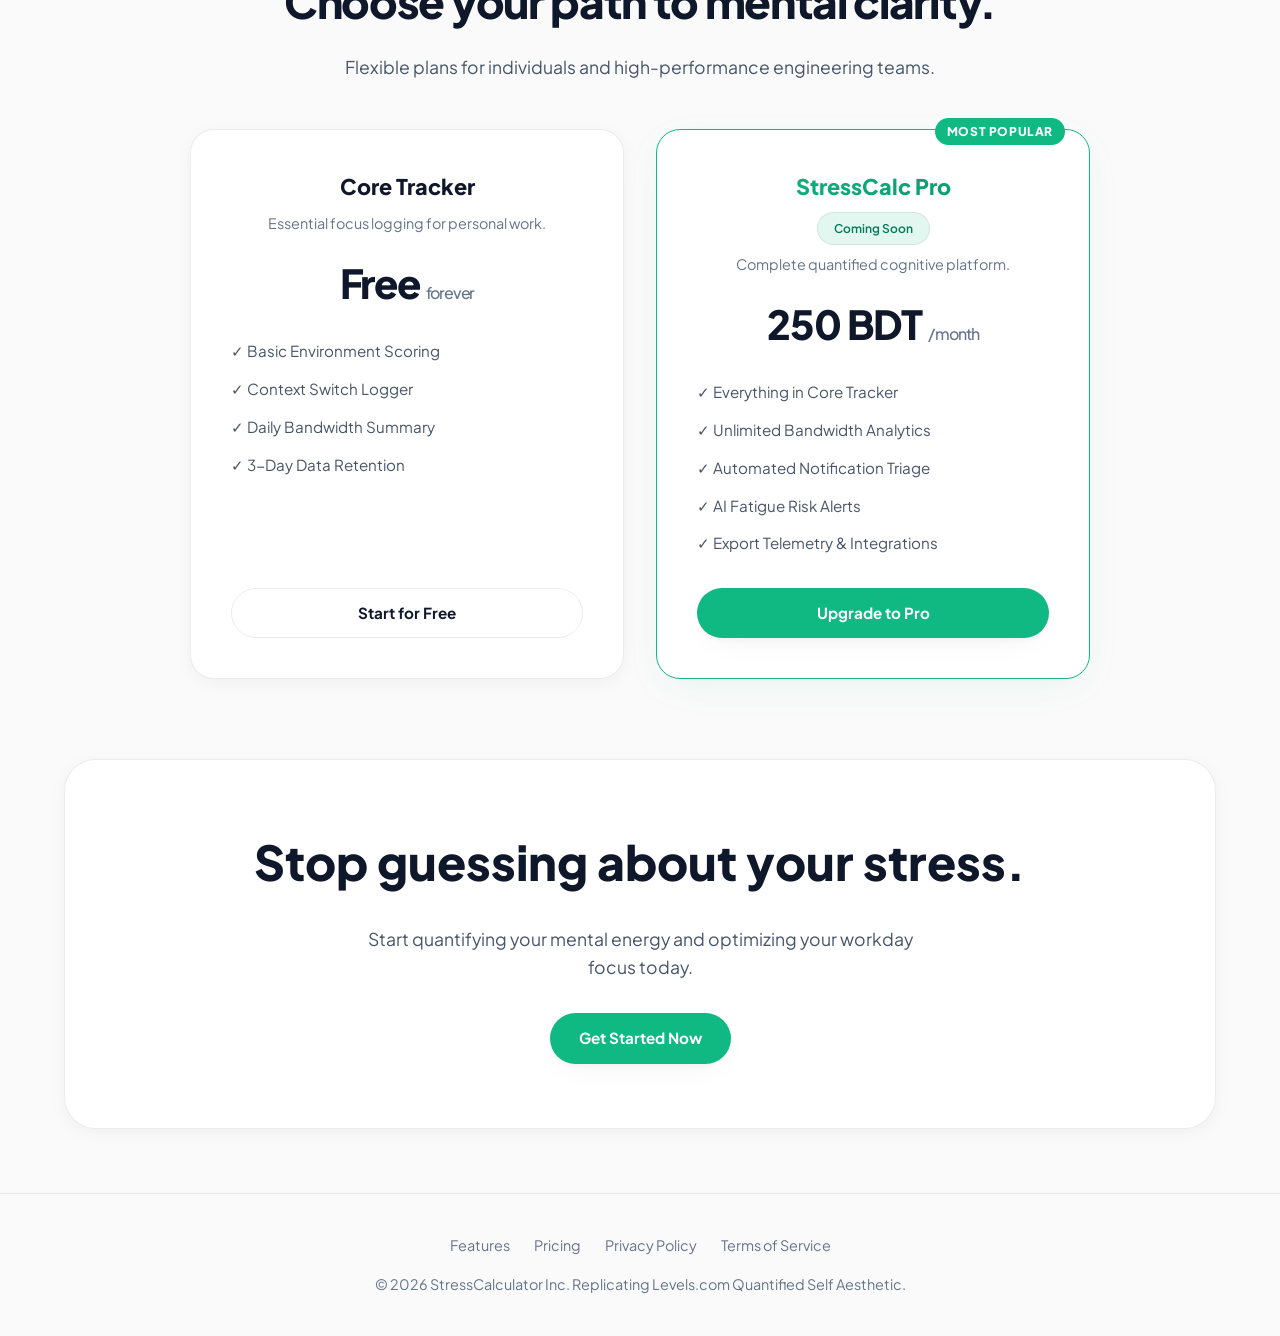
==== commit ddfee89a: "Update auth.html and index.html with curated Mental Health, Mindfulness, Zen & Cognitive Recovery Un" ====
--- a/index.html
+++ b/index.html
@@ -83,7 +83,7 @@
       </div>
     </section>
 
-    <!-- Sneaky Stressors Section (Media-Driven) -->
+    <!-- Sneaky Stressors Section (Media-Driven Mental Health & Zen Imagery) -->
     <section class="section-padding container text-center">
       <h2 class="section-title">Sneaky Stressors draining your day</h2>
       <p class="section-subtitle">Real-world environmental triggers that drain your focus reserve without warning.</p>
@@ -92,7 +92,7 @@
         <!-- Card 1: Context Switching -->
         <div class="media-card">
           <div class="media-card-img-wrapper">
-            <img src="https://images.unsplash.com/photo-1517694712202-14dd9538aa97?auto=format&fit=crop&w=600&q=80" alt="Context Switching - Multiple Screens" loading="lazy">
+            <img src="https://images.unsplash.com/photo-1518147895015-4dcfa84be013?auto=format&fit=crop&w=600&q=80" alt="Mindful Balance" loading="lazy">
           </div>
           <div class="stressor-card-content">
             <h3>Context Switching</h3>
@@ -103,7 +103,7 @@
         <!-- Card 2: Workspace Noise -->
         <div class="media-card">
           <div class="media-card-img-wrapper">
-            <img src="https://images.unsplash.com/photo-1497366216548-37526070297c?auto=format&fit=crop&w=600&q=80" alt="Workspace Noise - Open Office" loading="lazy">
+            <img src="https://images.unsplash.com/photo-1499209974431-9cbcece7f88d?auto=format&fit=crop&w=600&q=80" alt="Quiet Solitude" loading="lazy">
           </div>
           <div class="stressor-card-content">
             <h3>Workspace Noise</h3>
@@ -114,7 +114,7 @@
         <!-- Card 3: Micro-Interrupts -->
         <div class="media-card">
           <div class="media-card-img-wrapper">
-            <img src="https://images.unsplash.com/photo-1512941937669-90a1b58e7e9c?auto=format&fit=crop&w=600&q=80" alt="Micro-Interrupts - Phone Notifications" loading="lazy">
+            <img src="https://images.unsplash.com/photo-1469474968028-56623f02e42e?auto=format&fit=crop&w=600&q=80" alt="Disconnecting from devices" loading="lazy">
           </div>
           <div class="stressor-card-content">
             <h3>Micro-Interrupts</h3>
@@ -125,7 +125,7 @@
         <!-- Card 4: Task Overload -->
         <div class="media-card">
           <div class="media-card-img-wrapper">
-            <img src="https://images.unsplash.com/photo-1484480974693-6ca0a78fb36b?auto=format&fit=crop&w=600&q=80" alt="Task Overload - Busy Desk" loading="lazy">
+            <img src="https://images.unsplash.com/photo-1506126613408-eca07ce68773?auto=format&fit=crop&w=600&q=80" alt="Calm organization" loading="lazy">
           </div>
           <div class="stressor-card-content">
             <h3>Task Overload</h3>
@@ -135,7 +135,7 @@
       </div>
     </section>
 
-    <!-- Inside StressCalc 2x2 Feature Grid (Video/Image Driven) -->
+    <!-- Inside StressCalc 2x2 Feature Grid (Mindfulness & Clarity Imagery) -->
     <section id="features" class="section-padding container text-center">
       <h2 class="section-title">Your system for cognitive clarity.</h2>
       <p class="section-subtitle">Real-time telemetry and metabolic-style tracking for high-performance work.</p>
@@ -144,10 +144,7 @@
         <!-- Feature Card 1: Environment Scoring -->
         <div class="feature-media-card">
           <div class="feature-media-wrapper">
-            <video autoplay loop muted playsinline poster="https://images.unsplash.com/photo-1551288049-bebda4e38f71?auto=format&fit=crop&w=800&q=80">
-              <source src="https://assets.mixkit.co/videos/preview/mixkit-developer-working-on-code-41551-large.mp4" type="video/mp4">
-              <img src="https://images.unsplash.com/photo-1551288049-bebda4e38f71?auto=format&fit=crop&w=800&q=80" alt="Environment Scoring Telemetry">
-            </video>
+            <img src="https://images.unsplash.com/photo-1551288049-bebda4e38f71?auto=format&fit=crop&w=800&q=80" alt="Clean minimal data visualization" loading="lazy">
           </div>
           <div class="feature-body">
             <div class="feature-tag">Telemetry Engine</div>
@@ -159,7 +156,7 @@
         <!-- Feature Card 2: Context Switch Tracker -->
         <div class="feature-media-card">
           <div class="feature-media-wrapper">
-            <img src="https://images.unsplash.com/photo-1526374965328-7f61d4dc18c5?auto=format&fit=crop&w=800&q=80" alt="Context Switch Analytics" loading="lazy">
+            <img src="https://images.unsplash.com/photo-1528319725582-ddc096101511?auto=format&fit=crop&w=800&q=80" alt="Cognitive clarity and breathing" loading="lazy">
           </div>
           <div class="feature-body">
             <div class="feature-tag">Real-Time Telemetry</div>
@@ -171,10 +168,7 @@
         <!-- Feature Card 3: Real-Time Triage -->
         <div class="feature-media-card">
           <div class="feature-media-wrapper">
-            <video autoplay loop muted playsinline poster="https://images.unsplash.com/photo-1507238691740-187a5b1d37b8?auto=format&fit=crop&w=800&q=80">
-              <source src="https://assets.mixkit.co/videos/preview/mixkit-hands-typing-on-a-laptop-keyboard-41549-large.mp4" type="video/mp4">
-              <img src="https://images.unsplash.com/photo-1507238691740-187a5b1d37b8?auto=format&fit=crop&w=800&q=80" alt="Real-Time Triage Focus Shield">
-            </video>
+            <img src="https://images.unsplash.com/photo-1512411993460-e883e05a8f9c?auto=format&fit=crop&w=800&q=80" alt="Open mental space" loading="lazy">
           </div>
           <div class="feature-body">
             <div class="feature-tag">Shield Protocol</div>
@@ -186,7 +180,7 @@
         <!-- Feature Card 4: Bandwidth Analytics -->
         <div class="feature-media-card">
           <div class="feature-media-wrapper">
-            <img src="https://images.unsplash.com/photo-1460925895917-afdab827c52f?auto=format&fit=crop&w=800&q=80" alt="Bandwidth Analytics Data" loading="lazy">
+            <img src="https://images.unsplash.com/photo-1536622204-7407a9e3fc15?auto=format&fit=crop&w=800&q=80" alt="Recovery and rest" loading="lazy">
           </div>
           <div class="feature-body">
             <div class="feature-tag">Biometric Analytics</div>
@@ -224,7 +218,7 @@
         <!-- Right Media Container -->
         <div class="split-right">
           <div class="split-right-media">
-            <img src="https://images.unsplash.com/photo-1551288049-bebda4e38f71?auto=format&fit=crop&w=1000&q=80" alt="StressCalculator App Dashboard Preview">
+            <img src="https://images.unsplash.com/photo-1518147895015-4dcfa84be013?auto=format&fit=crop&w=1000&q=80" alt="StressCalculator App Dashboard Preview">
             <div class="dashboard-badge-overlay">
               <div>
                 <strong style="font-size: 0.95rem;">Live Dashboard Telemetry</strong>
@@ -258,7 +252,7 @@
               <li>✓ 3-Day Data Retention</li>
             </ul>
           </div>
-          <a href="#" class="btn btn-outline" style="width: 100%;">Start for Free</a>
+          <a href="auth.html" class="btn btn-outline" style="width: 100%;">Start for Free</a>
         </div>
 
         <!-- Card 2 (StressCalc Pro) -->
@@ -279,7 +273,7 @@
               <li>✓ Export Telemetry & Integrations</li>
             </ul>
           </div>
-          <a href="#" class="btn btn-primary" style="width: 100%;">Upgrade to Pro</a>
+          <a href="auth.html" class="btn btn-primary" style="width: 100%;">Upgrade to Pro</a>
         </div>
       </div>
     </section>
@@ -291,7 +285,7 @@
         <p style="color: var(--text-secondary); max-width: 550px; margin: 0 auto 2rem auto; font-size: 1.1rem;">
           Start quantifying your mental energy and optimizing your workday focus today.
         </p>
-        <a href="#pricing" class="btn btn-primary">Get Started Now</a>
+        <a href="auth.html" class="btn btn-primary">Get Started Now</a>
       </div>
     </section>
   </main>
--- a/css/styles.css
+++ b/css/styles.css
@@ -1,6 +1,6 @@
 /* ==========================================
    StressCalculator Complete Stylesheet
-   Includes Auth Gateway Split Screen Layout
+   Landing Page & Auth Page Design System
    ========================================== */
 
 @import url('https://fonts.googleapis.com/css2?family=Plus+Jakarta+Sans:wght@400;500;600;700;800&family=JetBrains+Mono:wght@400;600;700&display=swap');
@@ -201,7 +201,7 @@
   font-size: 0.875rem;
 }
 
-/* --- Navigation Header --- */
+/* --- Header Navigation --- */
 .header {
   position: sticky;
   top: 0;
@@ -271,7 +271,7 @@
 }
 
 /* 3-Way Theme Switcher UI */
-.theme-switcher {
+.theme-switcher, .theme-toggle-group {
   display: flex;
   align-items: center;
   background-color: var(--toggle-bg);
@@ -302,7 +302,7 @@
   box-shadow: 0 2px 8px rgba(0, 0, 0, 0.15);
 }
 
-/* --- Hero & Sections --- */
+/* --- Hero & Landing Sections --- */
 .hero {
   padding-top: 6rem;
   padding-bottom: 4rem;
@@ -354,7 +354,6 @@
   margin: 0 auto 3rem auto;
 }
 
-/* Grids */
 .stressors-grid {
   display: grid;
   grid-template-columns: repeat(4, 1fr);
@@ -489,7 +488,7 @@
   line-height: 1.5;
 }
 
-/* Split-Screen */
+/* Split Screen */
 .split-container {
   display: grid;
   grid-template-columns: 1fr 1fr;
@@ -686,202 +685,190 @@
 }
 
 /* ===================================================
-   AUTH GATEWAY SPLIT-SCREEN LAYOUT STYLES (auth.html)
+   --- AUTH PAGE STYLES & DYNAMIC CAROUSEL ---
    =================================================== */
-.auth-wrapper {
-  display: grid;
-  grid-template-columns: 1fr 1fr;
-  min-height: 100vh;
-  width: 100%;
+.auth-body {
+    margin: 0;
+    padding: 0;
+    height: 100vh;
+    overflow: hidden;
+    background-color: var(--bg-primary, #FAFAFA);
+}
+
+.auth-container {
+    display: grid;
+    grid-template-columns: 1fr 1fr;
+    width: 100vw;
+    height: 100vh;
+}
+
+.auth-visual {
+    position: relative;
+    height: 100vh;
+    width: 100%;
+    overflow: hidden;
+    background-color: #1a1a1a;
+}
+
+.auth-slide {
+    position: absolute;
+    top: 0;
+    left: 0;
+    width: 100%;
+    height: 100%;
+    object-fit: cover;
+    opacity: 0;
+    transition: opacity 1.5s ease-in-out;
+    z-index: 1;
+}
+
+.auth-slide.active {
+    opacity: 1;
+    z-index: 2;
+}
+
+.auth-quote-overlay {
+    position: absolute;
+    bottom: 40px;
+    left: 40px;
+    right: 40px;
+    background: rgba(15, 23, 42, 0.65);
+    backdrop-filter: blur(12px);
+    -webkit-backdrop-filter: blur(12px);
+    padding: 24px;
+    border-radius: 16px;
+    color: #FFFFFF;
+    border: 1px solid rgba(255, 255, 255, 0.15);
+    z-index: 10;
+}
+
+.auth-quote {
+    margin: 0 0 8px 0;
+    font-size: 0.95rem;
+    line-height: 1.5;
+}
+
+.auth-quote-author {
+    font-size: 0.8rem;
+    opacity: 0.8;
+    text-transform: uppercase;
+    letter-spacing: 0.05em;
+}
+
+.auth-form-wrapper {
+    display: flex;
+    flex-direction: column;
+    justify-content: space-between;
+    padding: 40px 60px;
+    box-sizing: border-box;
+    height: 100vh;
+    overflow-y: auto;
+}
+
+.auth-header-nav {
+    display: flex;
+    justify-content: space-between;
+    align-items: center;
+}
+
+.back-link {
+    color: var(--text-primary, #0F172A);
+    text-decoration: none;
+    font-size: 0.9rem;
+    font-weight: 600;
+}
+
+.back-link:hover {
+    color: var(--accent);
+}
+
+.auth-card {
+    max-width: 420px;
+    width: 100%;
+    margin: auto;
+}
+
+.auth-tabs {
+    display: flex;
+    gap: 8px;
+    background: var(--toggle-bg, rgba(0, 0, 0, 0.04));
+    padding: 4px;
+    border-radius: 9999px;
+    margin-bottom: 28px;
+    border: 1px solid var(--border-color);
+}
+
+.auth-tab {
+    flex: 1;
+    padding: 8px 16px;
+    border: none;
+    background: transparent;
+    border-radius: 9999px;
+    font-size: 0.85rem;
+    font-weight: 600;
+    cursor: pointer;
+    color: var(--text-muted, #64748B);
+    transition: all 0.2s ease;
+}
+
+.auth-tab.active {
+    background: var(--surface, #FFFFFF);
+    box-shadow: 0 2px 8px rgba(0,0,0,0.08);
+    color: var(--accent, #10B981);
+}
+
+.form-group {
+    display: flex;
+    flex-direction: column;
+    gap: 6px;
+    margin-bottom: 18px;
+    text-align: left;
+}
+
+.form-group label {
+    font-size: 0.85rem;
+    font-weight: 600;
+    color: var(--text-primary, #0F172A);
+}
+
+.form-group input {
+    padding: 12px 16px;
+    border-radius: 10px;
+    border: 1px solid var(--border-color, rgba(15, 23, 42, 0.15));
+    background: var(--surface, #FFFFFF);
+    color: var(--text-primary, #0F172A);
+    font-size: 0.95rem;
+    outline: none;
+    transition: border-color 0.2s ease, box-shadow 0.2s ease;
+}
+
+.form-group input:focus {
+    border-color: var(--accent, #10B981);
+    box-shadow: 0 0 0 3px var(--accent-light);
+}
+
+.btn-full {
+    width: 100%;
+    padding: 12px;
+    margin-top: 12px;
+    border-radius: 9999px;
+}
+
+.auth-disclaimer {
+    font-size: 0.75rem;
+    opacity: 0.6;
+    margin-top: 20px;
+    text-align: center;
 }
 
 @media (max-width: 900px) {
-  .auth-wrapper {
-    grid-template-columns: 1fr;
-  }
-  .auth-visual {
-    display: none;
-  }
-}
-
-.auth-visual {
-  position: relative;
-  overflow: hidden;
-  height: 100vh;
-  background-color: #09090B;
-}
-
-.auth-visual img {
-  width: 100%;
-  height: 100%;
-  object-fit: cover;
-  filter: brightness(0.85);
-}
-
-.auth-quote-box {
-  position: absolute;
-  bottom: 3rem;
-  left: 3rem;
-  right: 3rem;
-  background: rgba(15, 23, 42, 0.75);
-  backdrop-filter: blur(16px);
-  -webkit-backdrop-filter: blur(16px);
-  border: 1px solid rgba(255, 255, 255, 0.15);
-  border-radius: 20px;
-  padding: 2rem;
-  color: #FFFFFF;
-  box-shadow: 0 20px 40px rgba(0, 0, 0, 0.3);
-}
-
-.auth-quote-text {
-  font-size: 1.15rem;
-  font-weight: 600;
-  line-height: 1.6;
-  margin-bottom: 0.75rem;
-}
-
-.auth-quote-author {
-  font-size: 0.85rem;
-  color: var(--accent);
-  font-weight: 800;
-  letter-spacing: 0.05em;
-  text-transform: uppercase;
-}
-
-.auth-form-column {
-  display: flex;
-  flex-direction: column;
-  justify-content: space-between;
-  padding: 2.5rem 4rem;
-  background-color: var(--bg-primary);
-  min-height: 100vh;
-}
-
-@media (max-width: 600px) {
-  .auth-form-column {
-    padding: 2rem 1.5rem;
-  }
-}
-
-.auth-nav-bar {
-  display: flex;
-  align-items: center;
-  justify-content: space-between;
-  margin-bottom: 2rem;
-}
-
-.back-home-link {
-  display: flex;
-  align-items: center;
-  gap: 0.5rem;
-  font-weight: 700;
-  font-size: 0.9rem;
-  color: var(--text-secondary);
-}
-
-.back-home-link:hover {
-  color: var(--accent);
-}
-
-.auth-card-container {
-  max-width: 420px;
-  width: 100%;
-  margin: auto auto;
-}
-
-.auth-header {
-  margin-bottom: 2rem;
-  text-align: left;
-}
-
-.auth-header h1 {
-  font-size: 2rem;
-  font-weight: 800;
-  letter-spacing: -0.03em;
-  margin-bottom: 0.5rem;
-}
-
-.auth-header p {
-  color: var(--text-secondary);
-  font-size: 0.95rem;
-}
-
-.auth-tab-group {
-  display: flex;
-  background: var(--toggle-bg);
-  padding: 4px;
-  border-radius: 9999px;
-  margin-bottom: 2rem;
-  border: 1px solid var(--border-color);
-}
-
-.auth-tab {
-  flex: 1;
-  padding: 0.65rem;
-  text-align: center;
-  font-weight: 700;
-  border-radius: 9999px;
-  cursor: pointer;
-  border: none;
-  background: transparent;
-  color: var(--text-muted);
-  font-size: 0.9rem;
-}
-
-.auth-tab.active {
-  background: var(--surface);
-  color: var(--accent);
-  box-shadow: 0 2px 8px rgba(0, 0, 0, 0.15);
-}
-
-.input-group {
-  display: flex;
-  flex-direction: column;
-  gap: 0.5rem;
-  margin-bottom: 1.25rem;
-  text-align: left;
-}
-
-.input-group label {
-  font-size: 0.875rem;
-  font-weight: 700;
-  color: var(--text-primary);
-}
-
-.input-field {
-  width: 100%;
-  padding: 0.85rem 1.25rem;
-  border-radius: 14px;
-  border: 1px solid var(--border-color);
-  background-color: var(--surface);
-  color: var(--text-primary);
-  font-size: 0.95rem;
-  outline: none;
-  font-family: inherit;
-}
-
-.input-field:focus {
-  border-color: var(--accent);
-  box-shadow: 0 0 0 3px var(--accent-light);
-}
-
-.forgot-link {
-  font-size: 0.85rem;
-  color: var(--text-muted);
-  font-weight: 600;
-  text-align: right;
-  display: block;
-  margin-top: -0.5rem;
-  margin-bottom: 1.5rem;
-}
-
-.forgot-link:hover {
-  color: var(--accent);
-}
-
-.auth-footer-text {
-  font-size: 0.85rem;
-  color: var(--text-muted);
-  text-align: center;
-  margin-top: 1.5rem;
-}
+    .auth-container {
+        grid-template-columns: 1fr;
+    }
+    .auth-visual {
+        display: none;
+    }
+    .auth-form-wrapper {
+        padding: 24px;
+    }
+}
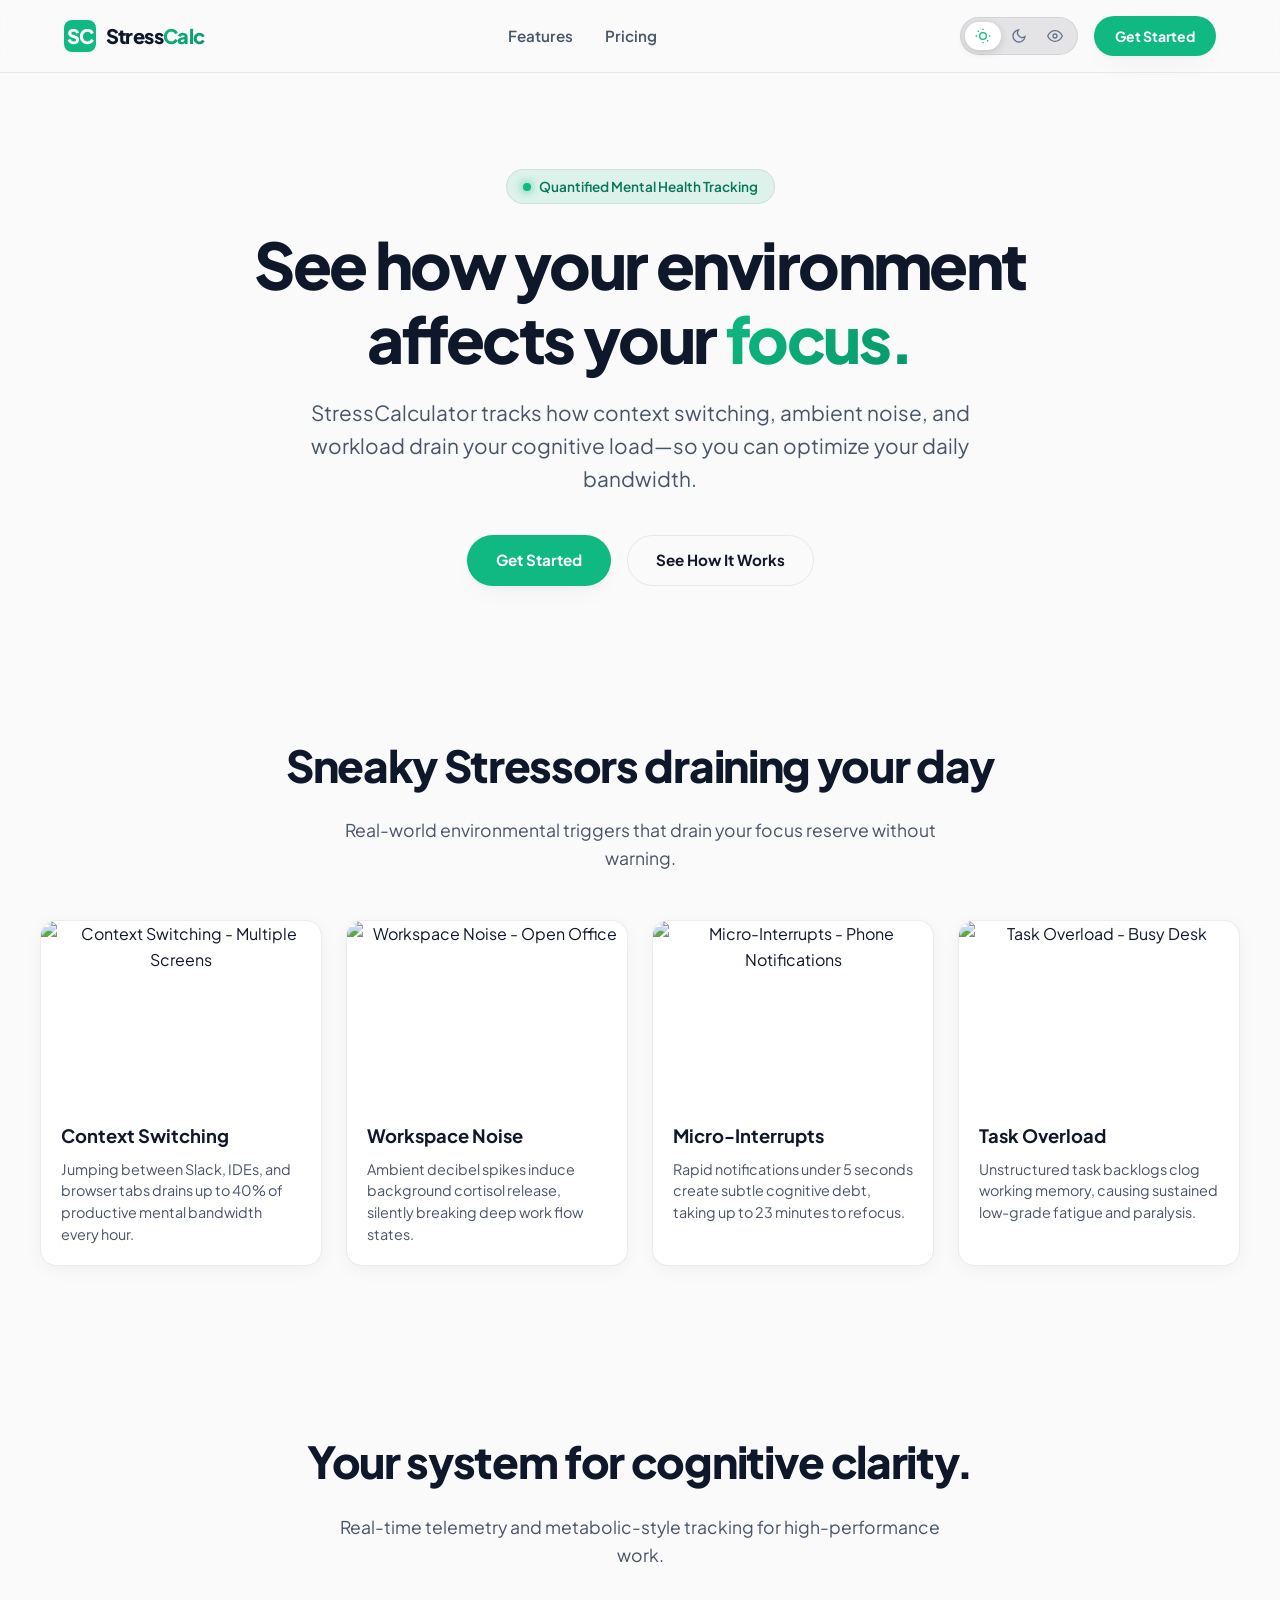
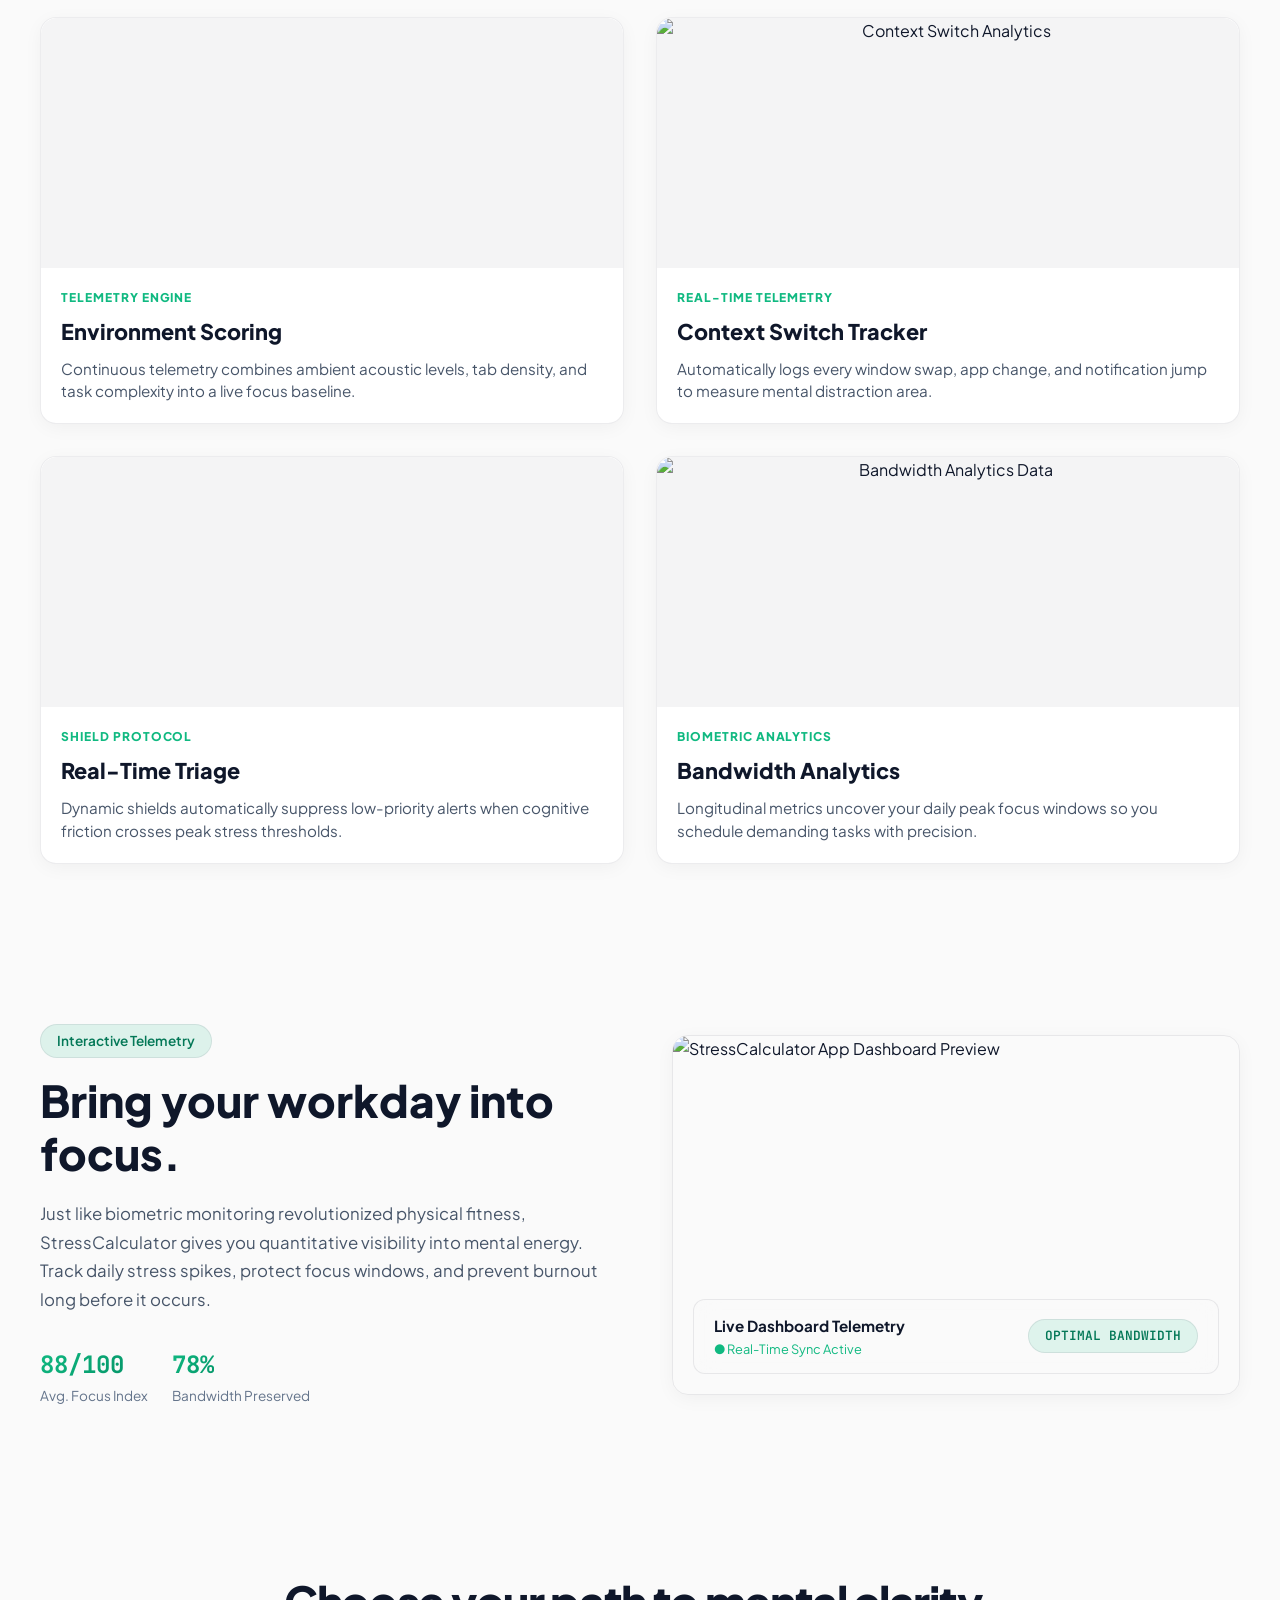
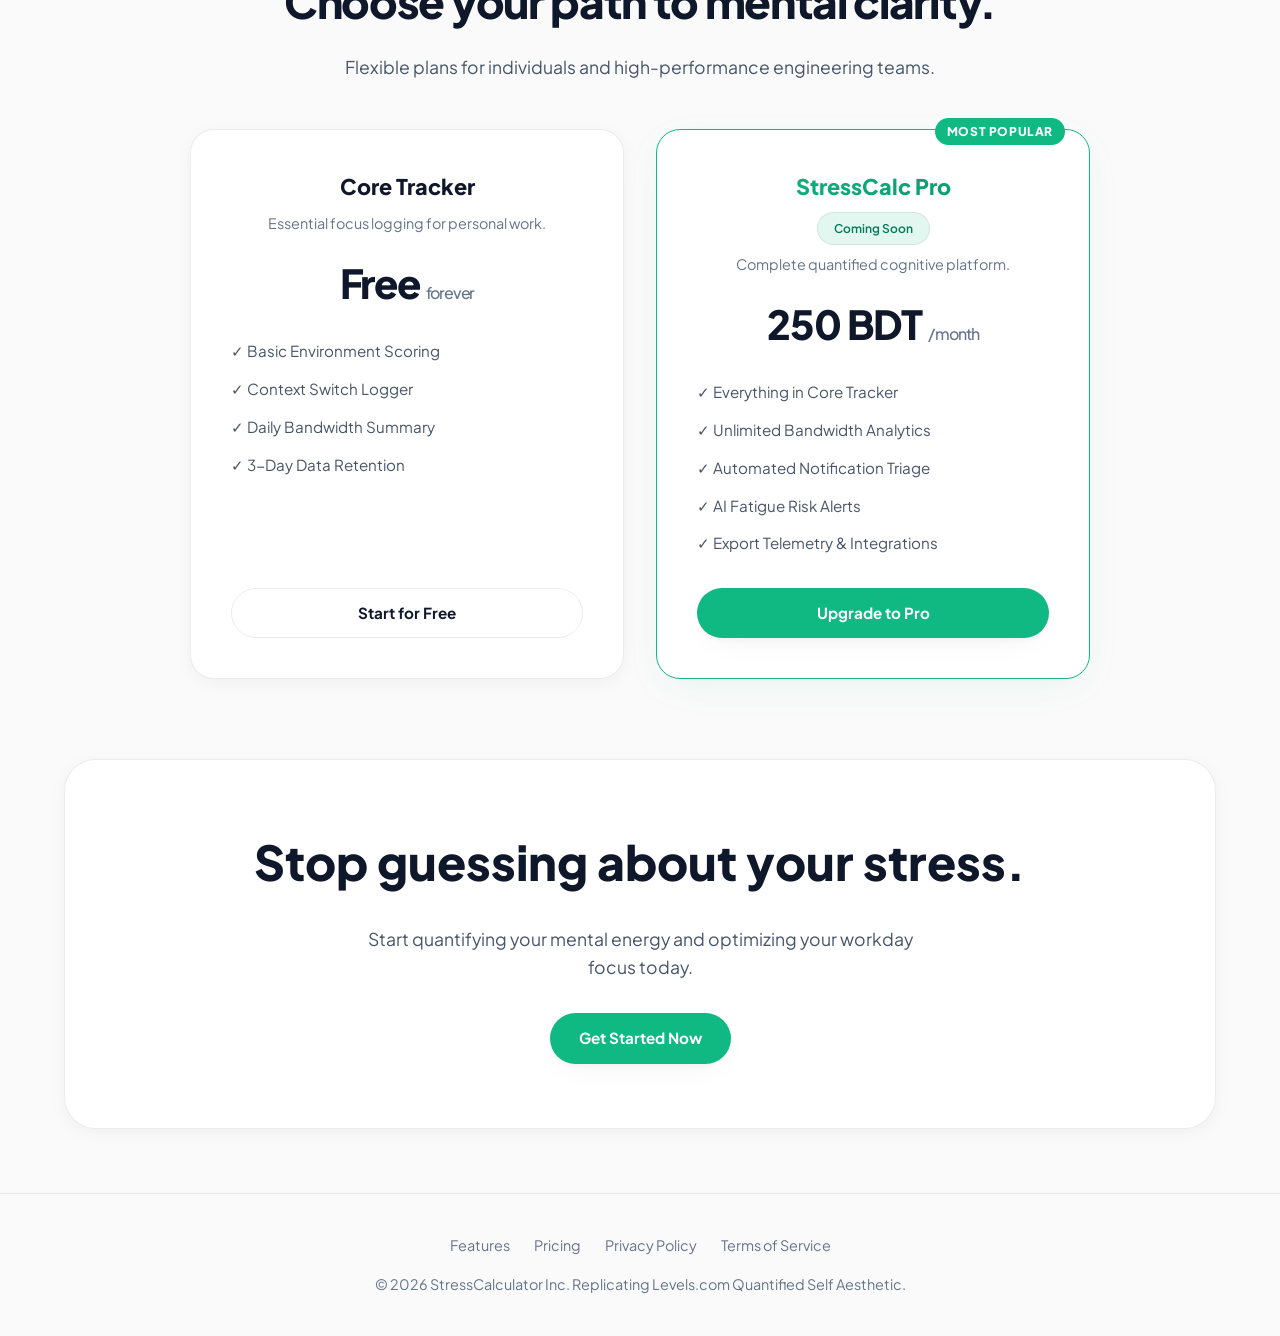
==== commit 48bfba37: "Restore index.html landing page to exact previous workspace/developer architecture" ====
--- a/index.html
+++ b/index.html
@@ -83,7 +83,7 @@
       </div>
     </section>
 
-    <!-- Sneaky Stressors Section (Media-Driven Mental Health & Zen Imagery) -->
+    <!-- Sneaky Stressors Section (Media-Driven) -->
     <section class="section-padding container text-center">
       <h2 class="section-title">Sneaky Stressors draining your day</h2>
       <p class="section-subtitle">Real-world environmental triggers that drain your focus reserve without warning.</p>
@@ -92,7 +92,7 @@
         <!-- Card 1: Context Switching -->
         <div class="media-card">
           <div class="media-card-img-wrapper">
-            <img src="https://images.unsplash.com/photo-1518147895015-4dcfa84be013?auto=format&fit=crop&w=600&q=80" alt="Mindful Balance" loading="lazy">
+            <img src="https://images.unsplash.com/photo-1517694712202-14dd9538aa97?auto=format&fit=crop&w=600&q=80" alt="Context Switching - Multiple Screens" loading="lazy">
           </div>
           <div class="stressor-card-content">
             <h3>Context Switching</h3>
@@ -103,7 +103,7 @@
         <!-- Card 2: Workspace Noise -->
         <div class="media-card">
           <div class="media-card-img-wrapper">
-            <img src="https://images.unsplash.com/photo-1499209974431-9cbcece7f88d?auto=format&fit=crop&w=600&q=80" alt="Quiet Solitude" loading="lazy">
+            <img src="https://images.unsplash.com/photo-1497366216548-37526070297c?auto=format&fit=crop&w=600&q=80" alt="Workspace Noise - Open Office" loading="lazy">
           </div>
           <div class="stressor-card-content">
             <h3>Workspace Noise</h3>
@@ -114,7 +114,7 @@
         <!-- Card 3: Micro-Interrupts -->
         <div class="media-card">
           <div class="media-card-img-wrapper">
-            <img src="https://images.unsplash.com/photo-1469474968028-56623f02e42e?auto=format&fit=crop&w=600&q=80" alt="Disconnecting from devices" loading="lazy">
+            <img src="https://images.unsplash.com/photo-1512941937669-90a1b58e7e9c?auto=format&fit=crop&w=600&q=80" alt="Micro-Interrupts - Phone Notifications" loading="lazy">
           </div>
           <div class="stressor-card-content">
             <h3>Micro-Interrupts</h3>
@@ -125,7 +125,7 @@
         <!-- Card 4: Task Overload -->
         <div class="media-card">
           <div class="media-card-img-wrapper">
-            <img src="https://images.unsplash.com/photo-1506126613408-eca07ce68773?auto=format&fit=crop&w=600&q=80" alt="Calm organization" loading="lazy">
+            <img src="https://images.unsplash.com/photo-1484480974693-6ca0a78fb36b?auto=format&fit=crop&w=600&q=80" alt="Task Overload - Busy Desk" loading="lazy">
           </div>
           <div class="stressor-card-content">
             <h3>Task Overload</h3>
@@ -135,7 +135,7 @@
       </div>
     </section>
 
-    <!-- Inside StressCalc 2x2 Feature Grid (Mindfulness & Clarity Imagery) -->
+    <!-- Inside StressCalc 2x2 Feature Grid (Video/Image Driven) -->
     <section id="features" class="section-padding container text-center">
       <h2 class="section-title">Your system for cognitive clarity.</h2>
       <p class="section-subtitle">Real-time telemetry and metabolic-style tracking for high-performance work.</p>
@@ -144,7 +144,10 @@
         <!-- Feature Card 1: Environment Scoring -->
         <div class="feature-media-card">
           <div class="feature-media-wrapper">
-            <img src="https://images.unsplash.com/photo-1551288049-bebda4e38f71?auto=format&fit=crop&w=800&q=80" alt="Clean minimal data visualization" loading="lazy">
+            <video autoplay loop muted playsinline poster="https://images.unsplash.com/photo-1551288049-bebda4e38f71?auto=format&fit=crop&w=800&q=80">
+              <source src="https://assets.mixkit.co/videos/preview/mixkit-developer-working-on-code-41551-large.mp4" type="video/mp4">
+              <img src="https://images.unsplash.com/photo-1551288049-bebda4e38f71?auto=format&fit=crop&w=800&q=80" alt="Environment Scoring Telemetry">
+            </video>
           </div>
           <div class="feature-body">
             <div class="feature-tag">Telemetry Engine</div>
@@ -156,7 +159,7 @@
         <!-- Feature Card 2: Context Switch Tracker -->
         <div class="feature-media-card">
           <div class="feature-media-wrapper">
-            <img src="https://images.unsplash.com/photo-1528319725582-ddc096101511?auto=format&fit=crop&w=800&q=80" alt="Cognitive clarity and breathing" loading="lazy">
+            <img src="https://images.unsplash.com/photo-1526374965328-7f61d4dc18c5?auto=format&fit=crop&w=800&q=80" alt="Context Switch Analytics" loading="lazy">
           </div>
           <div class="feature-body">
             <div class="feature-tag">Real-Time Telemetry</div>
@@ -168,7 +171,10 @@
         <!-- Feature Card 3: Real-Time Triage -->
         <div class="feature-media-card">
           <div class="feature-media-wrapper">
-            <img src="https://images.unsplash.com/photo-1512411993460-e883e05a8f9c?auto=format&fit=crop&w=800&q=80" alt="Open mental space" loading="lazy">
+            <video autoplay loop muted playsinline poster="https://images.unsplash.com/photo-1507238691740-187a5b1d37b8?auto=format&fit=crop&w=800&q=80">
+              <source src="https://assets.mixkit.co/videos/preview/mixkit-hands-typing-on-a-laptop-keyboard-41549-large.mp4" type="video/mp4">
+              <img src="https://images.unsplash.com/photo-1507238691740-187a5b1d37b8?auto=format&fit=crop&w=800&q=80" alt="Real-Time Triage Focus Shield">
+            </video>
           </div>
           <div class="feature-body">
             <div class="feature-tag">Shield Protocol</div>
@@ -180,7 +186,7 @@
         <!-- Feature Card 4: Bandwidth Analytics -->
         <div class="feature-media-card">
           <div class="feature-media-wrapper">
-            <img src="https://images.unsplash.com/photo-1536622204-7407a9e3fc15?auto=format&fit=crop&w=800&q=80" alt="Recovery and rest" loading="lazy">
+            <img src="https://images.unsplash.com/photo-1460925895917-afdab827c52f?auto=format&fit=crop&w=800&q=80" alt="Bandwidth Analytics Data" loading="lazy">
           </div>
           <div class="feature-body">
             <div class="feature-tag">Biometric Analytics</div>
@@ -218,7 +224,7 @@
         <!-- Right Media Container -->
         <div class="split-right">
           <div class="split-right-media">
-            <img src="https://images.unsplash.com/photo-1518147895015-4dcfa84be013?auto=format&fit=crop&w=1000&q=80" alt="StressCalculator App Dashboard Preview">
+            <img src="https://images.unsplash.com/photo-1551288049-bebda4e38f71?auto=format&fit=crop&w=1000&q=80" alt="StressCalculator App Dashboard Preview">
             <div class="dashboard-badge-overlay">
               <div>
                 <strong style="font-size: 0.95rem;">Live Dashboard Telemetry</strong>
@@ -252,7 +258,7 @@
               <li>✓ 3-Day Data Retention</li>
             </ul>
           </div>
-          <a href="auth.html" class="btn btn-outline" style="width: 100%;">Start for Free</a>
+          <a href="#" class="btn btn-outline" style="width: 100%;">Start for Free</a>
         </div>
 
         <!-- Card 2 (StressCalc Pro) -->
@@ -273,7 +279,7 @@
               <li>✓ Export Telemetry & Integrations</li>
             </ul>
           </div>
-          <a href="auth.html" class="btn btn-primary" style="width: 100%;">Upgrade to Pro</a>
+          <a href="#" class="btn btn-primary" style="width: 100%;">Upgrade to Pro</a>
         </div>
       </div>
     </section>
@@ -285,7 +291,7 @@
         <p style="color: var(--text-secondary); max-width: 550px; margin: 0 auto 2rem auto; font-size: 1.1rem;">
           Start quantifying your mental energy and optimizing your workday focus today.
         </p>
-        <a href="auth.html" class="btn btn-primary">Get Started Now</a>
+        <a href="#pricing" class="btn btn-primary">Get Started Now</a>
       </div>
     </section>
   </main>
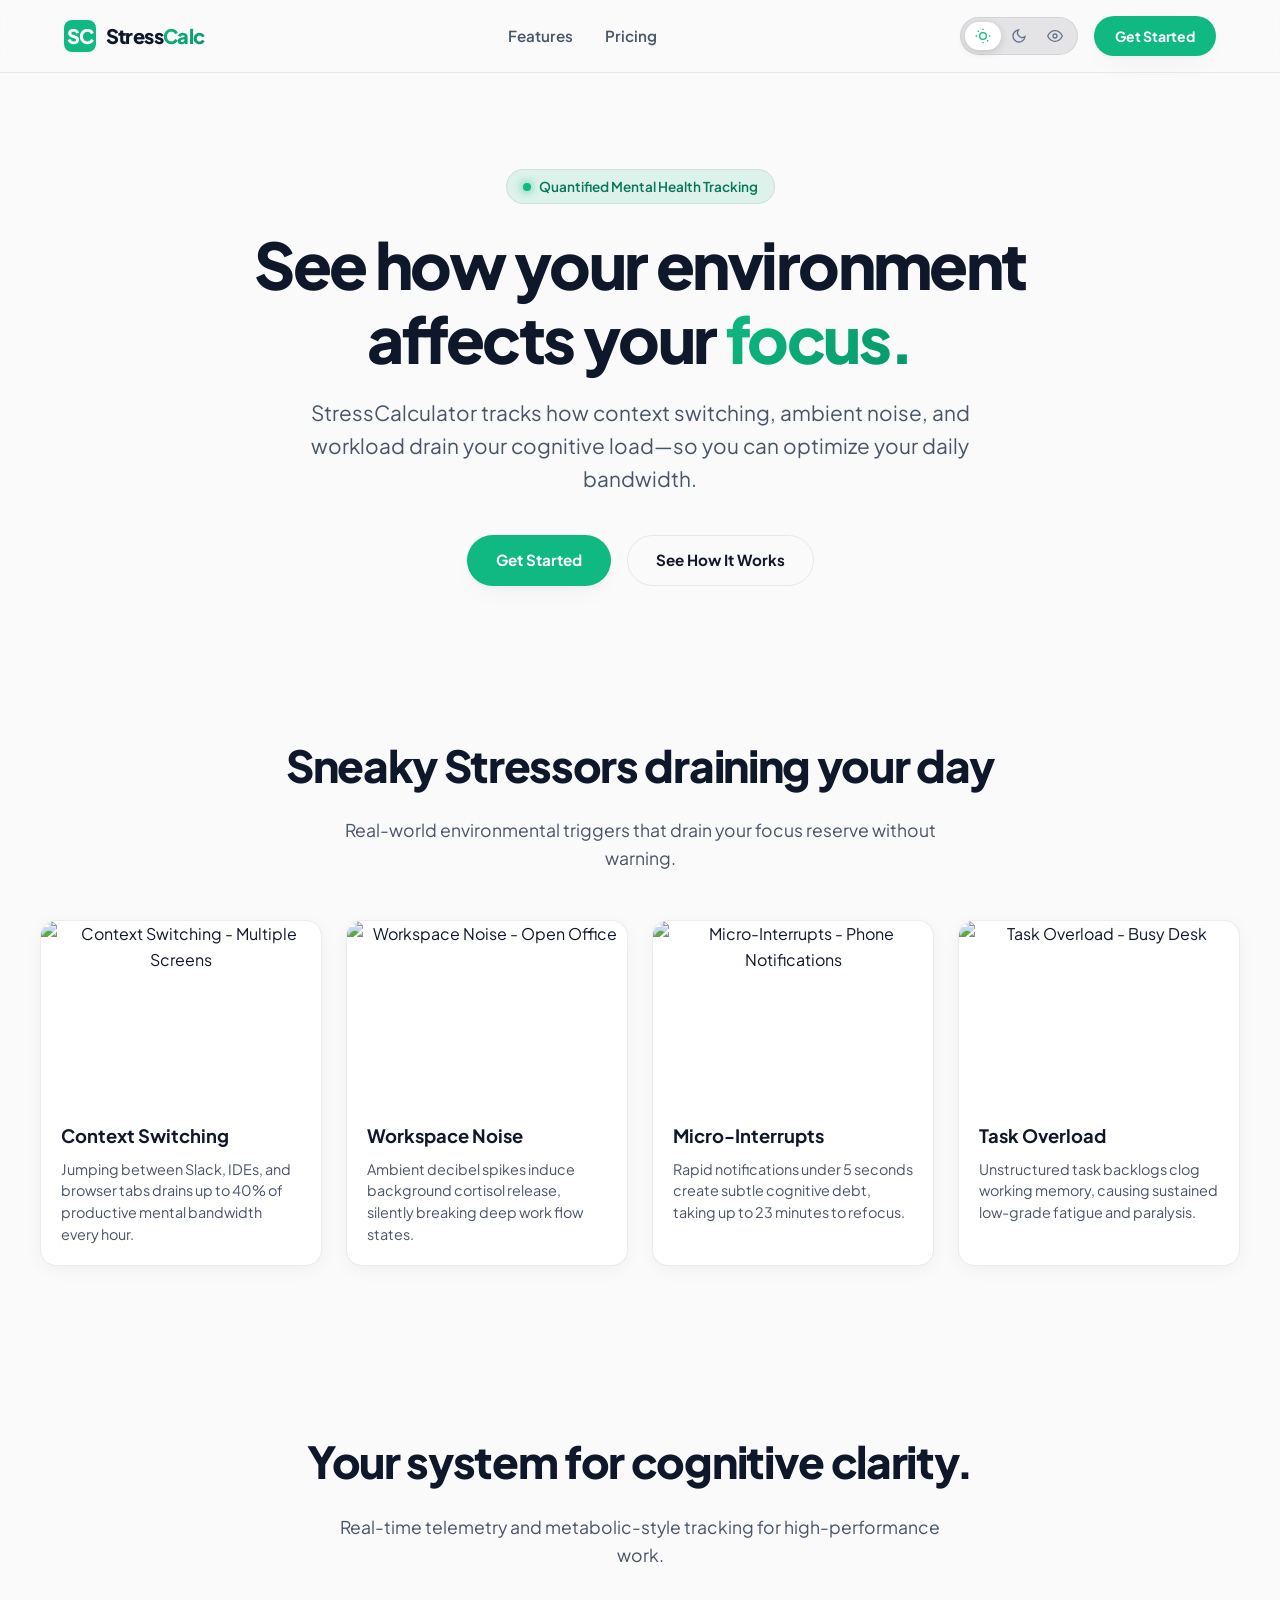
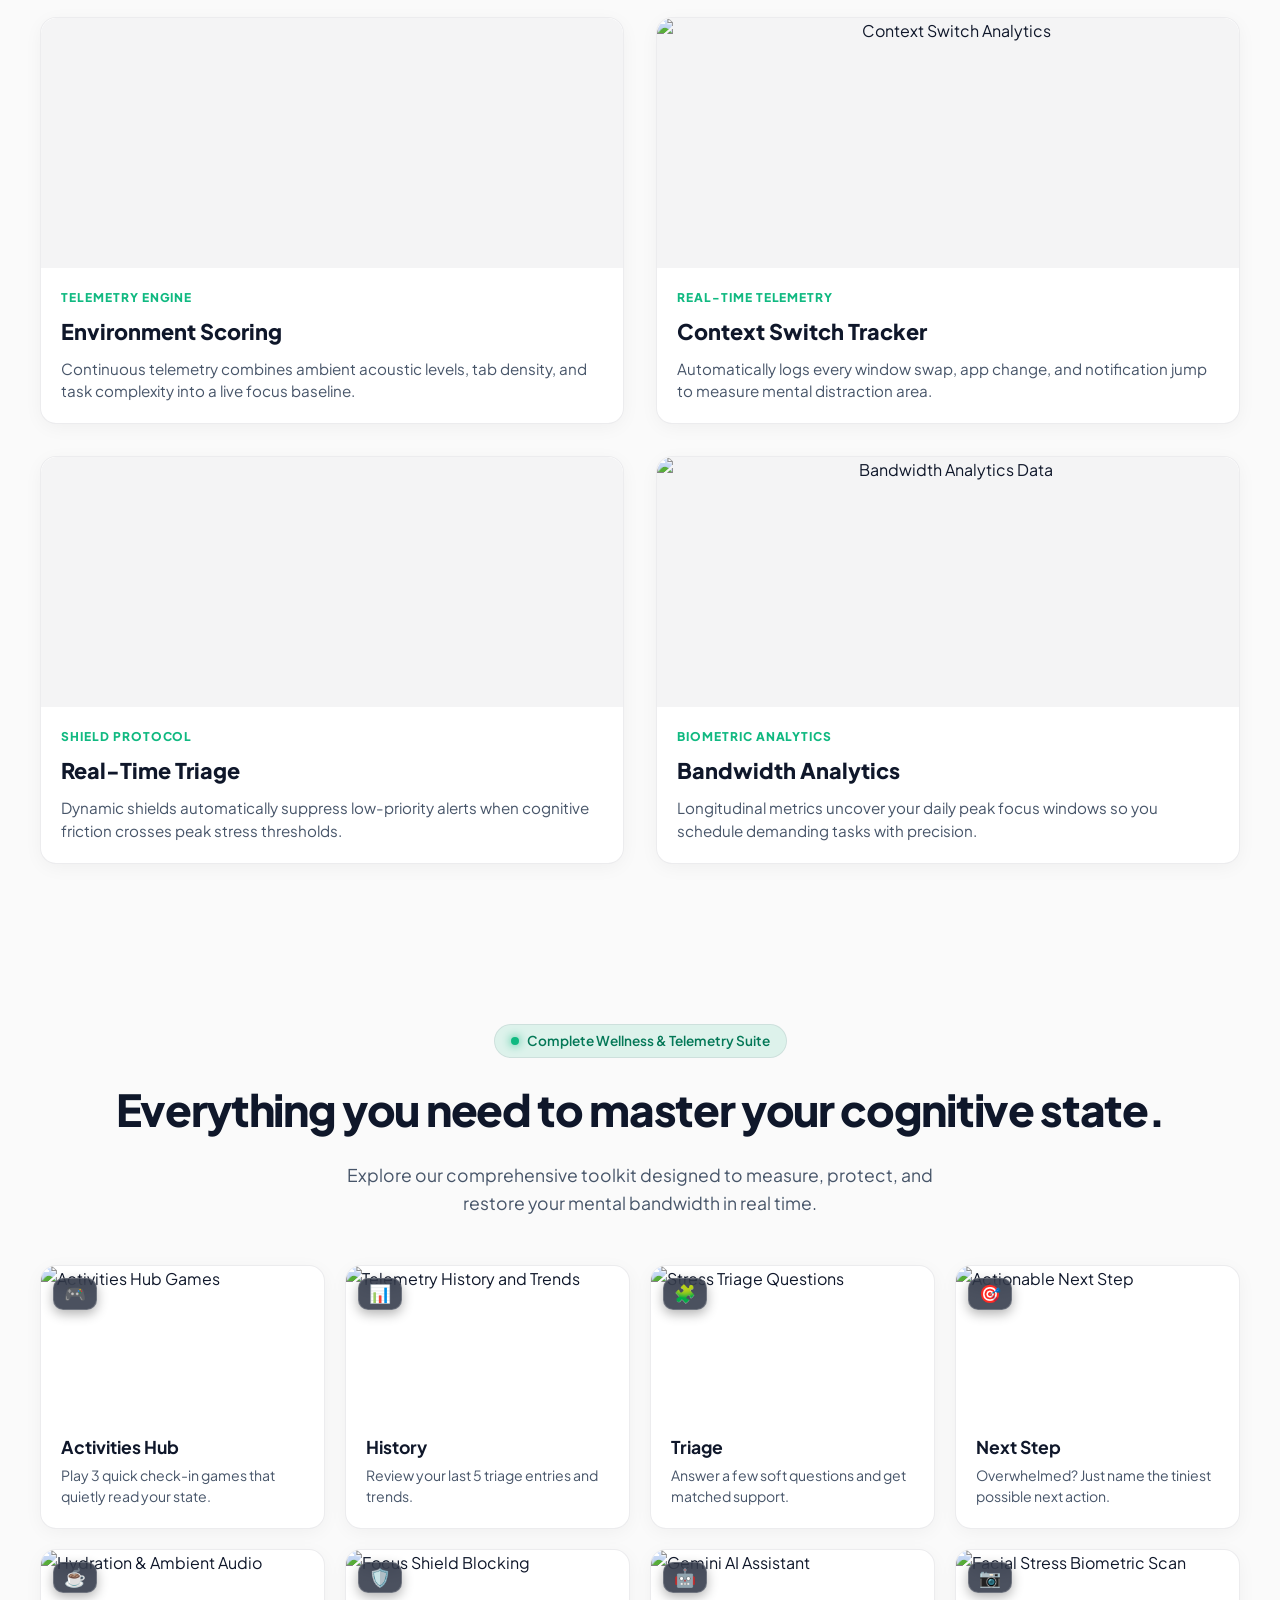
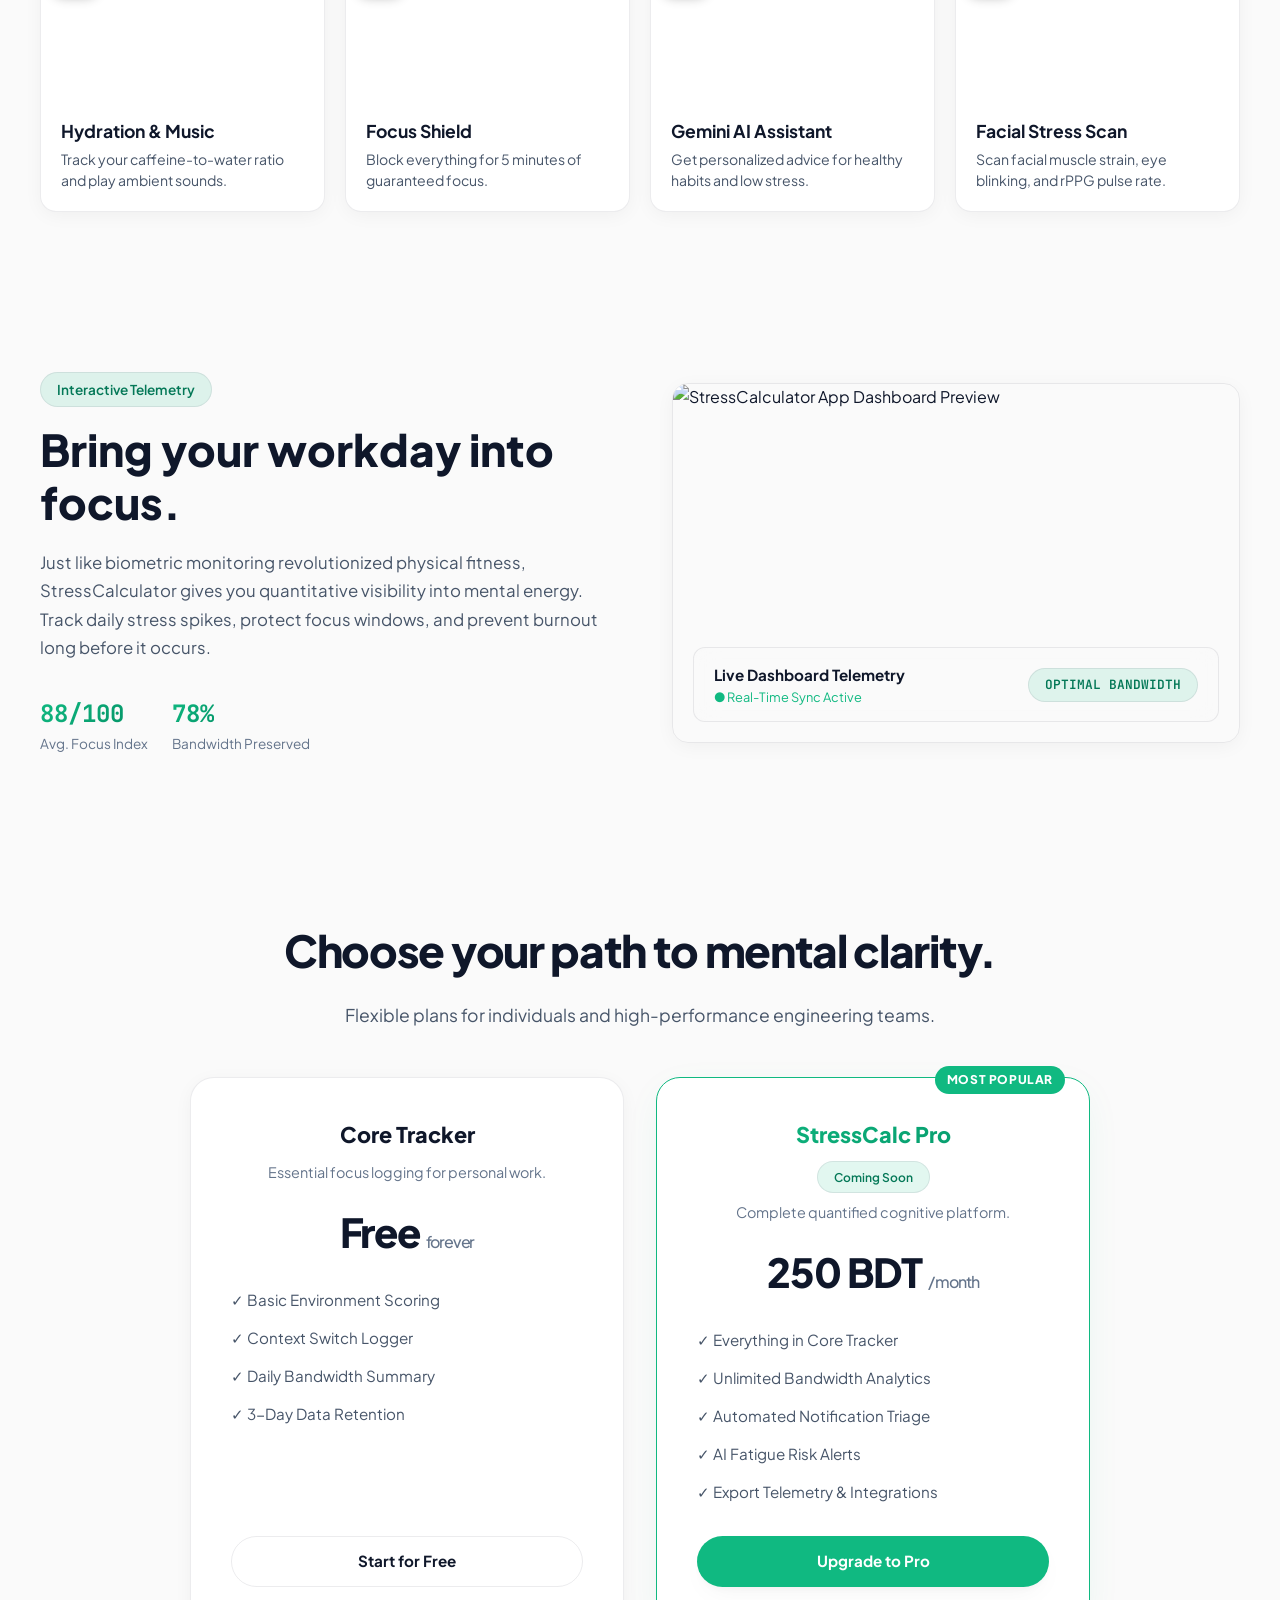
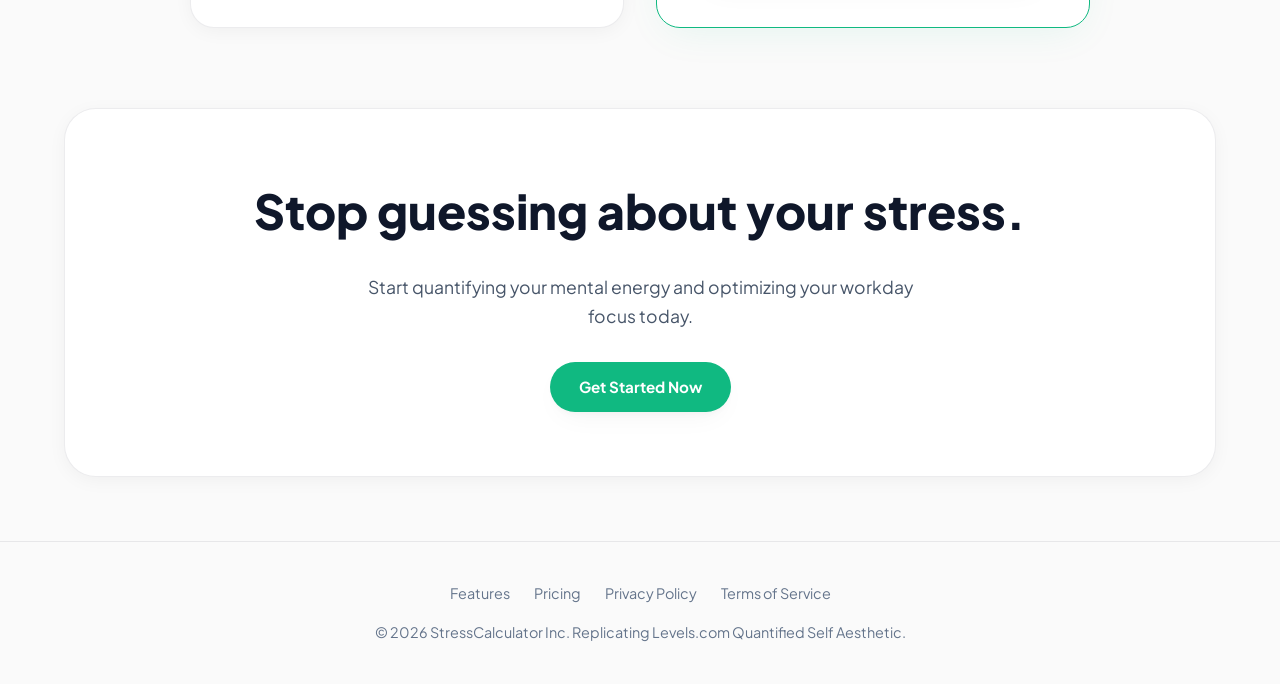
==== commit 6dbccada: "Feat: Add 8-feature toolkit overview cards with image banners and icons to landing page" ====
--- a/index.html
+++ b/index.html
@@ -197,6 +197,130 @@
       </div>
     </section>
 
+    <!-- All Features & Micro-Tools Hub Section -->
+    <section id="toolkit" class="section-padding container text-center">
+      <div class="pill-badge" style="margin-bottom: 1rem;">
+        <span class="badge-dot"></span>
+        <span>Complete Wellness & Telemetry Suite</span>
+      </div>
+      <h2 class="section-title">Everything you need to master your cognitive state.</h2>
+      <p class="section-subtitle">Explore our comprehensive toolkit designed to measure, protect, and restore your mental bandwidth in real time.</p>
+
+      <div class="overview-grid">
+        <!-- Card 1: Activities Hub -->
+        <div class="overview-card">
+          <div class="overview-card-img-wrapper">
+            <img src="https://images.unsplash.com/photo-1511512578047-dfb367046420?auto=format&fit=crop&w=600&q=80" alt="Activities Hub Games" loading="lazy">
+            <div class="overview-card-icon-badge">🎮</div>
+          </div>
+          <div class="overview-card-content">
+            <div class="overview-card-header">
+              <h3 class="overview-card-title">Activities Hub</h3>
+            </div>
+            <p class="overview-card-desc">Play 3 quick check-in games that quietly read your state.</p>
+          </div>
+        </div>
+
+        <!-- Card 2: History -->
+        <div class="overview-card">
+          <div class="overview-card-img-wrapper">
+            <img src="https://images.unsplash.com/photo-1551288049-bebda4e38f71?auto=format&fit=crop&w=600&q=80" alt="Telemetry History and Trends" loading="lazy">
+            <div class="overview-card-icon-badge">📊</div>
+          </div>
+          <div class="overview-card-content">
+            <div class="overview-card-header">
+              <h3 class="overview-card-title">History</h3>
+            </div>
+            <p class="overview-card-desc">Review your last 5 triage entries and trends.</p>
+          </div>
+        </div>
+
+        <!-- Card 3: Triage -->
+        <div class="overview-card">
+          <div class="overview-card-img-wrapper">
+            <img src="https://images.unsplash.com/photo-1576091160399-112ba8d25d1d?auto=format&fit=crop&w=600&q=80" alt="Stress Triage Questions" loading="lazy">
+            <div class="overview-card-icon-badge">🧩</div>
+          </div>
+          <div class="overview-card-content">
+            <div class="overview-card-header">
+              <h3 class="overview-card-title">Triage</h3>
+            </div>
+            <p class="overview-card-desc">Answer a few soft questions and get matched support.</p>
+          </div>
+        </div>
+
+        <!-- Card 4: Next Step -->
+        <div class="overview-card">
+          <div class="overview-card-img-wrapper">
+            <img src="https://images.unsplash.com/photo-1484480974693-6ca0a78fb36b?auto=format&fit=crop&w=600&q=80" alt="Actionable Next Step" loading="lazy">
+            <div class="overview-card-icon-badge">🎯</div>
+          </div>
+          <div class="overview-card-content">
+            <div class="overview-card-header">
+              <h3 class="overview-card-title">Next Step</h3>
+            </div>
+            <p class="overview-card-desc">Overwhelmed? Just name the tiniest possible next action.</p>
+          </div>
+        </div>
+
+        <!-- Card 5: Hydration & Music -->
+        <div class="overview-card">
+          <div class="overview-card-img-wrapper">
+            <img src="https://images.unsplash.com/photo-1514432324607-a09d9b4aefdd?auto=format&fit=crop&w=600&q=80" alt="Hydration & Ambient Audio" loading="lazy">
+            <div class="overview-card-icon-badge">☕</div>
+          </div>
+          <div class="overview-card-content">
+            <div class="overview-card-header">
+              <h3 class="overview-card-title">Hydration & Music</h3>
+            </div>
+            <p class="overview-card-desc">Track your caffeine-to-water ratio and play ambient sounds.</p>
+          </div>
+        </div>
+
+        <!-- Card 6: Focus Shield -->
+        <div class="overview-card">
+          <div class="overview-card-img-wrapper">
+            <img src="https://images.unsplash.com/photo-1563986768609-322da13575f3?auto=format&fit=crop&w=600&q=80" alt="Focus Shield Blocking" loading="lazy">
+            <div class="overview-card-icon-badge">🛡️</div>
+          </div>
+          <div class="overview-card-content">
+            <div class="overview-card-header">
+              <h3 class="overview-card-title">Focus Shield</h3>
+            </div>
+            <p class="overview-card-desc">Block everything for 5 minutes of guaranteed focus.</p>
+          </div>
+        </div>
+
+        <!-- Card 7: Gemini AI Assistant -->
+        <div class="overview-card">
+          <div class="overview-card-img-wrapper">
+            <img src="https://images.unsplash.com/photo-1618005182384-a83a8bd57fbe?auto=format&fit=crop&w=600&q=80" alt="Gemini AI Assistant" loading="lazy">
+            <div class="overview-card-icon-badge">🤖</div>
+          </div>
+          <div class="overview-card-content">
+            <div class="overview-card-header">
+              <h3 class="overview-card-title">Gemini AI Assistant</h3>
+            </div>
+            <p class="overview-card-desc">Get personalized advice for healthy habits and low stress.</p>
+          </div>
+        </div>
+
+        <!-- Card 8: Facial Stress Scan -->
+        <div class="overview-card">
+          <div class="overview-card-img-wrapper">
+            <img src="https://images.unsplash.com/photo-1507003211169-0a1dd7228f2d?auto=format&fit=crop&w=600&q=80" alt="Facial Stress Biometric Scan" loading="lazy">
+            <div class="overview-card-icon-badge">📷</div>
+          </div>
+          <div class="overview-card-content">
+            <div class="overview-card-header">
+              <h3 class="overview-card-title">Facial Stress Scan</h3>
+            </div>
+            <p class="overview-card-desc">Scan facial muscle strain, eye blinking, and rPPG pulse rate.</p>
+          </div>
+        </div>
+      </div>
+    </section>
+
     <!-- Data Integration Split-Screen Section -->
     <section class="section-padding container">
       <div class="split-container">
--- a/css/styles.css
+++ b/css/styles.css
@@ -872,3 +872,106 @@
         padding: 24px;
     }
 }
+
+/* --- Overview Features Grid (8 Toolkit Cards) --- */
+.overview-grid {
+  display: grid;
+  grid-template-columns: repeat(4, 1fr);
+  gap: 20px;
+  margin-top: 2.5rem;
+}
+
+@media (max-width: 1100px) {
+  .overview-grid {
+    grid-template-columns: repeat(2, 1fr);
+  }
+}
+
+@media (max-width: 640px) {
+  .overview-grid {
+    grid-template-columns: 1fr;
+  }
+}
+
+.overview-card {
+  background-color: var(--surface);
+  border-radius: 16px;
+  overflow: hidden;
+  border: var(--card-border-width) solid var(--border-color);
+  box-shadow: var(--card-shadow);
+  display: flex;
+  flex-direction: column;
+  transition: transform 0.25s ease, border-color 0.25s ease, box-shadow 0.25s ease;
+  position: relative;
+  text-align: left;
+}
+
+.overview-card:hover {
+  transform: translateY(-5px);
+  border-color: var(--accent);
+  box-shadow: var(--shadow-hover);
+}
+
+.overview-card-img-wrapper {
+  width: 100%;
+  height: 150px;
+  overflow: hidden;
+  position: relative;
+}
+
+.overview-card-img-wrapper img {
+  width: 100%;
+  height: 100%;
+  object-fit: cover;
+  display: block;
+  transition: transform 0.4s ease;
+}
+
+.overview-card:hover .overview-card-img-wrapper img {
+  transform: scale(1.06);
+}
+
+.overview-card-icon-badge {
+  position: absolute;
+  top: 12px;
+  left: 12px;
+  background: rgba(15, 23, 42, 0.75);
+  backdrop-filter: blur(8px);
+  border: 1px solid rgba(255, 255, 255, 0.2);
+  border-radius: 10px;
+  padding: 6px 10px;
+  font-size: 1.1rem;
+  line-height: 1;
+  display: flex;
+  align-items: center;
+  justify-content: center;
+  box-shadow: 0 4px 12px rgba(0, 0, 0, 0.3);
+}
+
+.overview-card-content {
+  padding: 1.25rem;
+  display: flex;
+  flex-direction: column;
+  flex: 1;
+}
+
+.overview-card-header {
+  display: flex;
+  align-items: center;
+  gap: 0.5rem;
+  margin-bottom: 0.4rem;
+}
+
+.overview-card-title {
+  font-size: 1.1rem;
+  font-weight: 700;
+  color: var(--text-primary);
+  line-height: 1.3;
+}
+
+.overview-card-desc {
+  color: var(--text-secondary);
+  font-size: 0.88rem;
+  line-height: 1.5;
+}
+
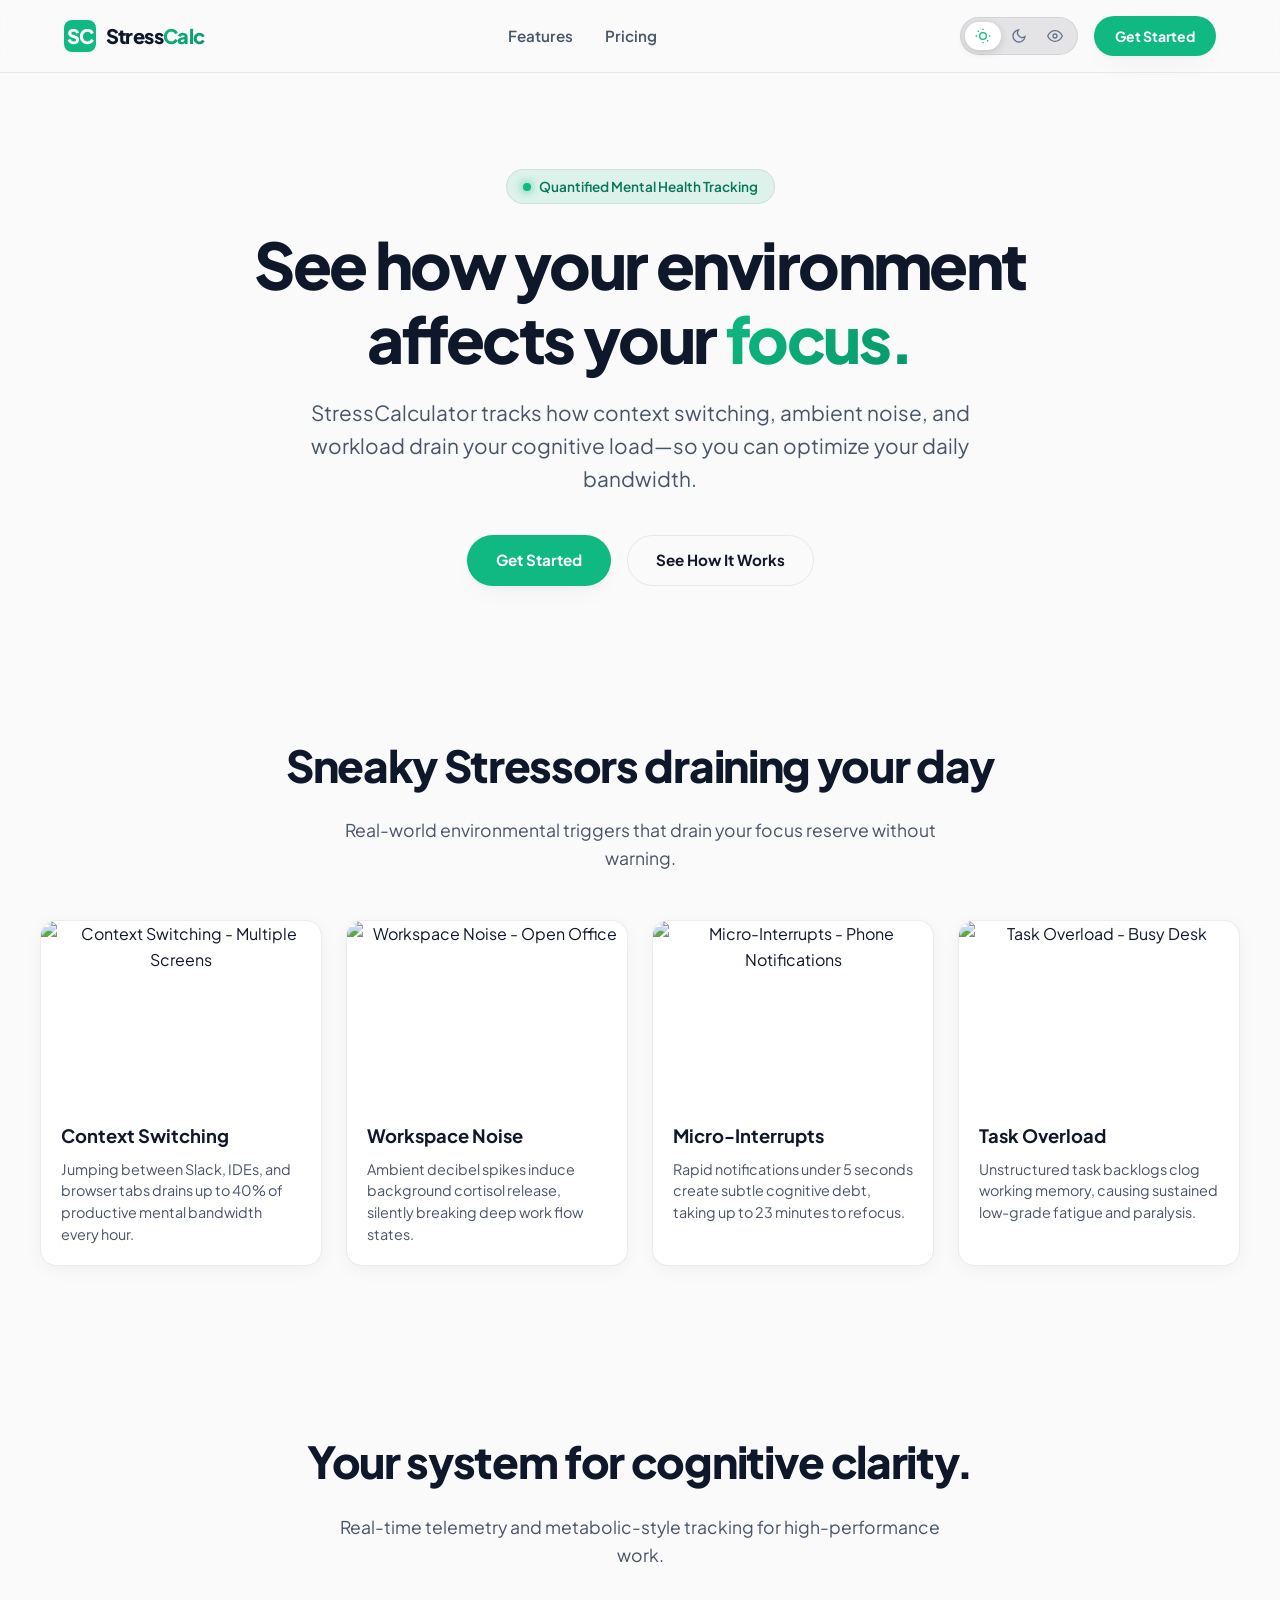
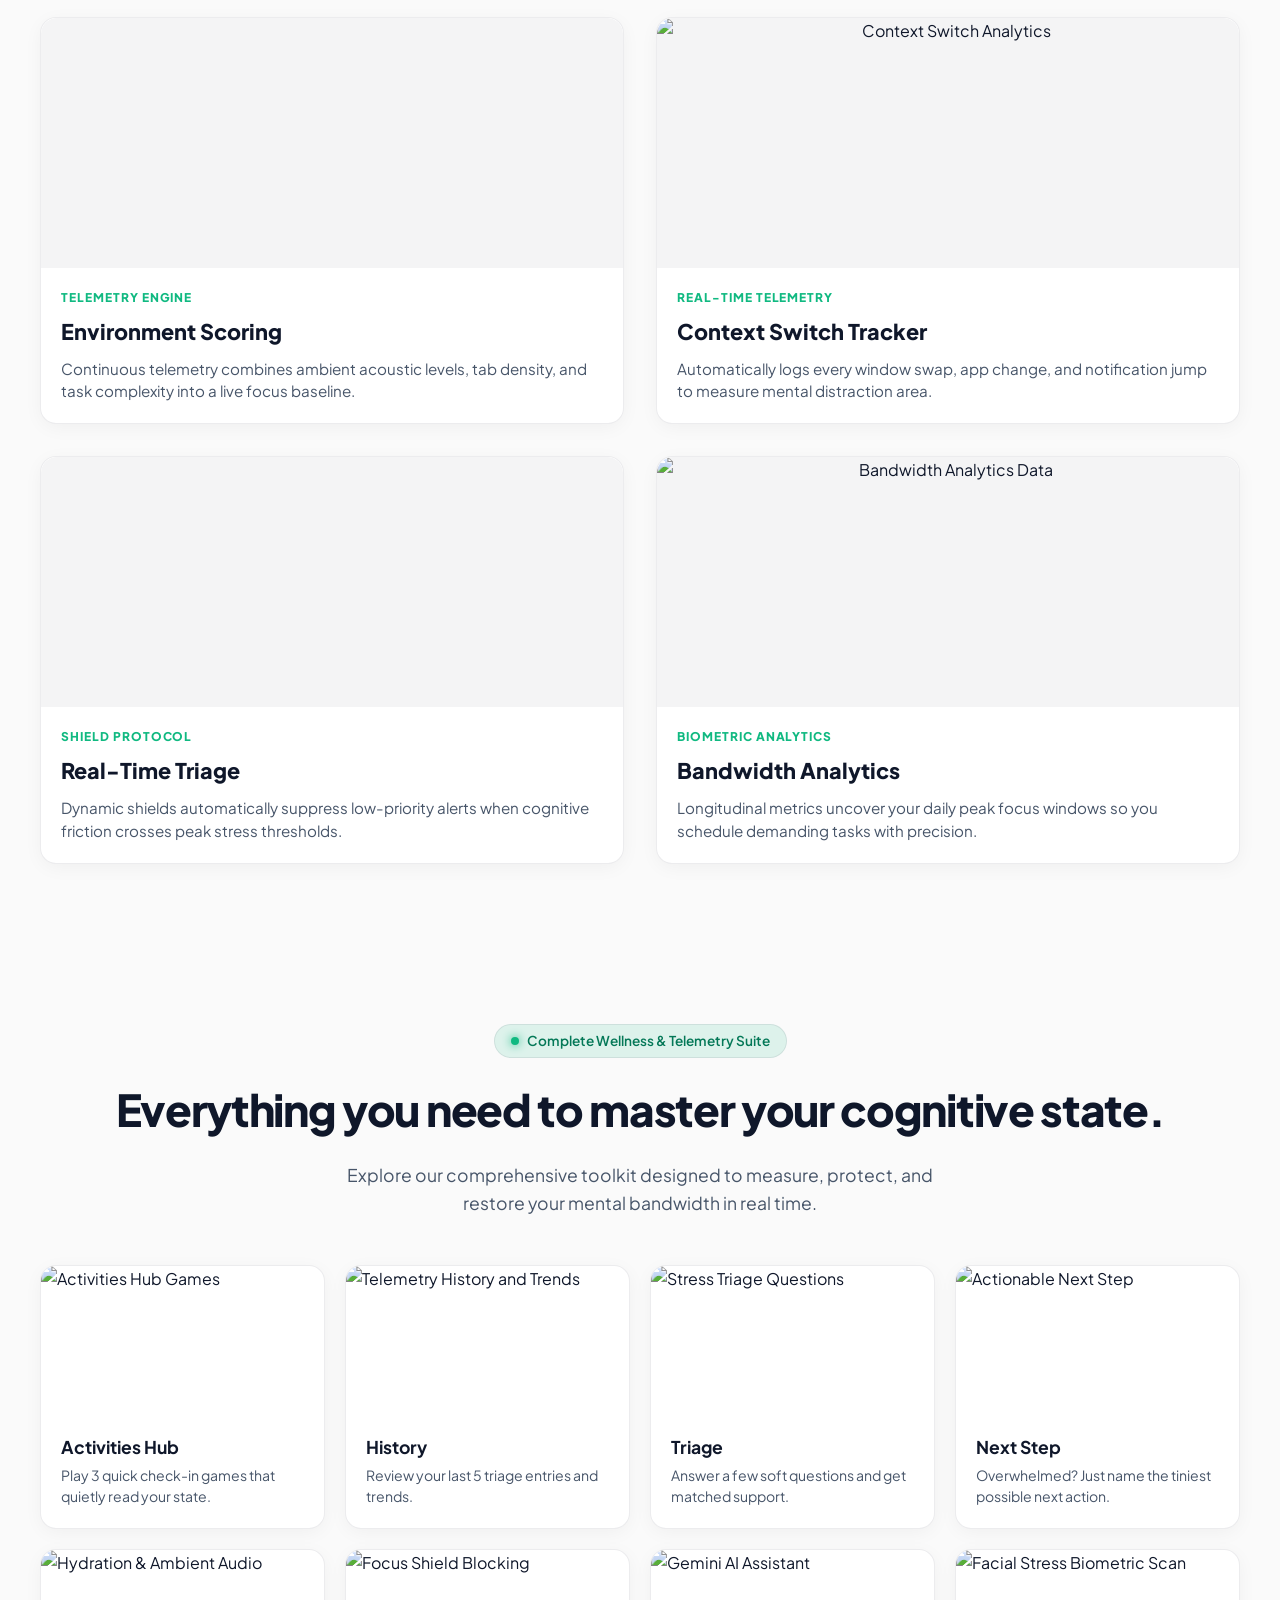
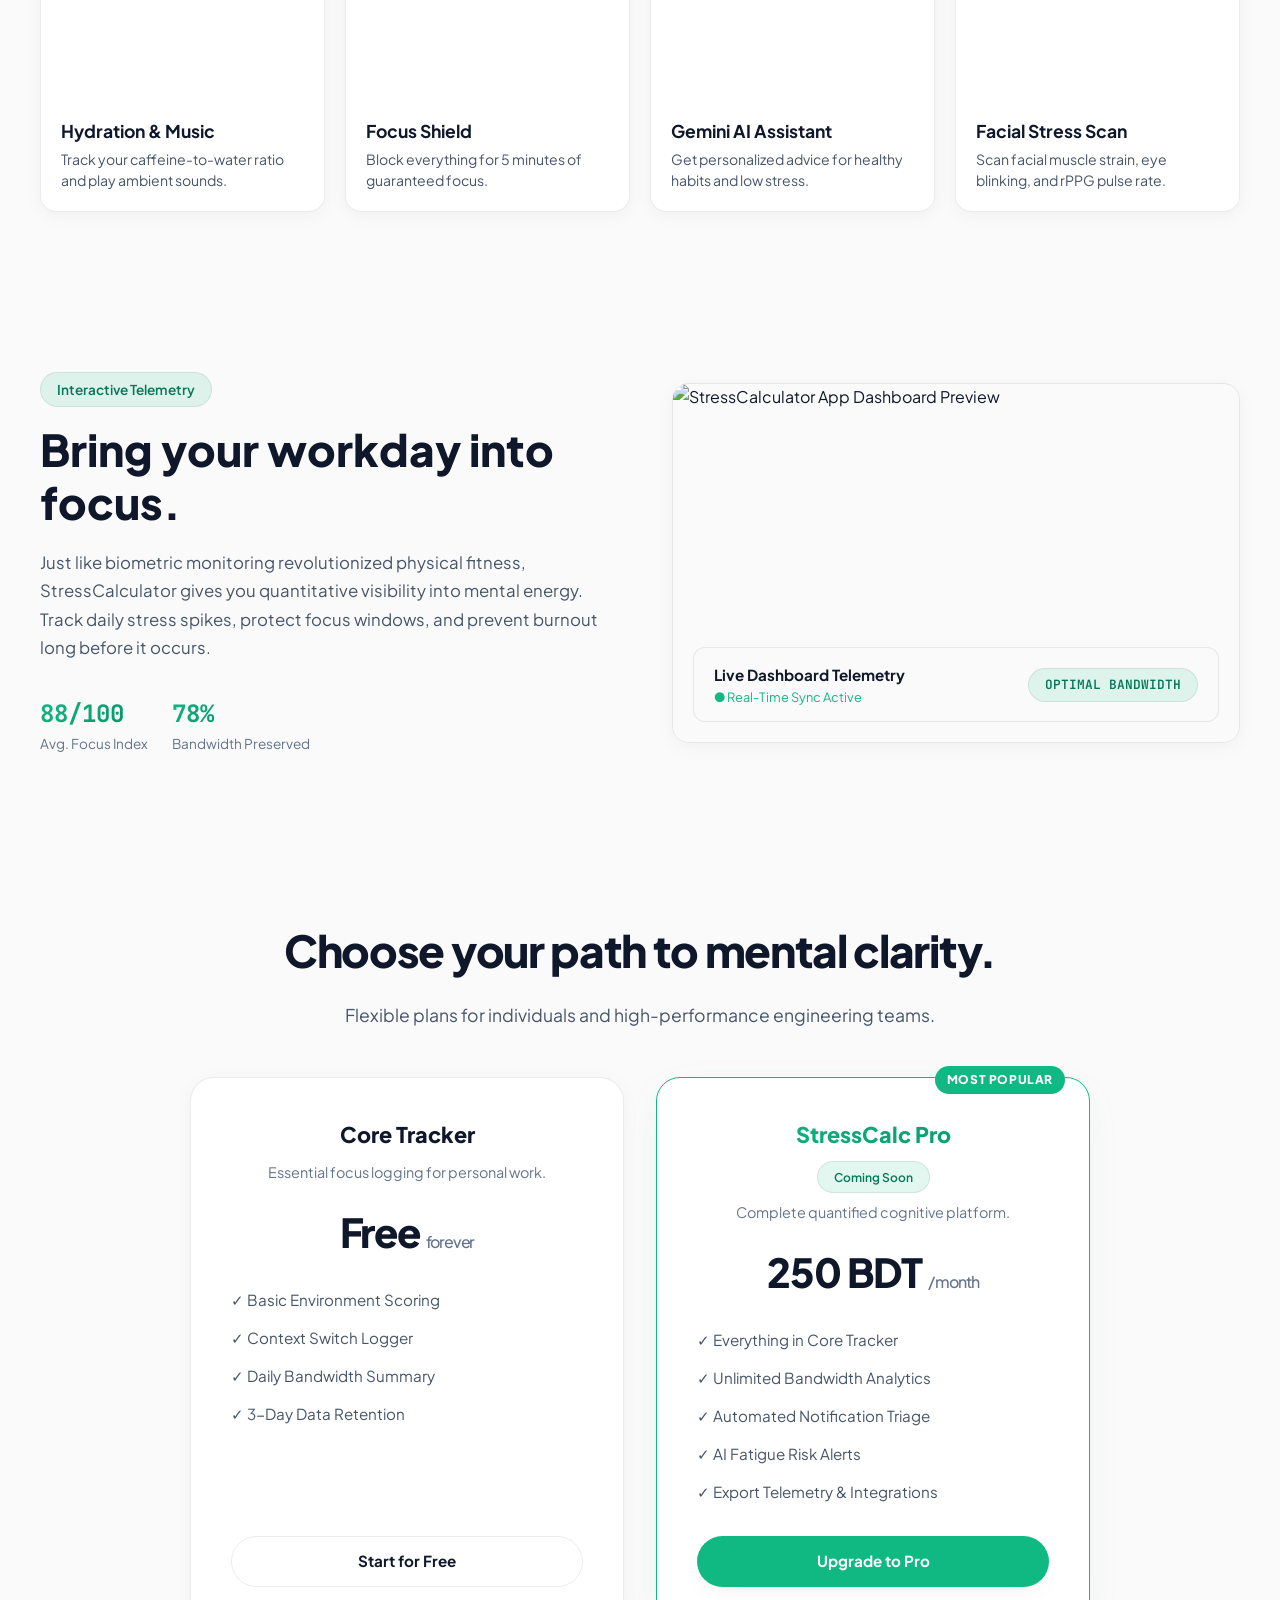
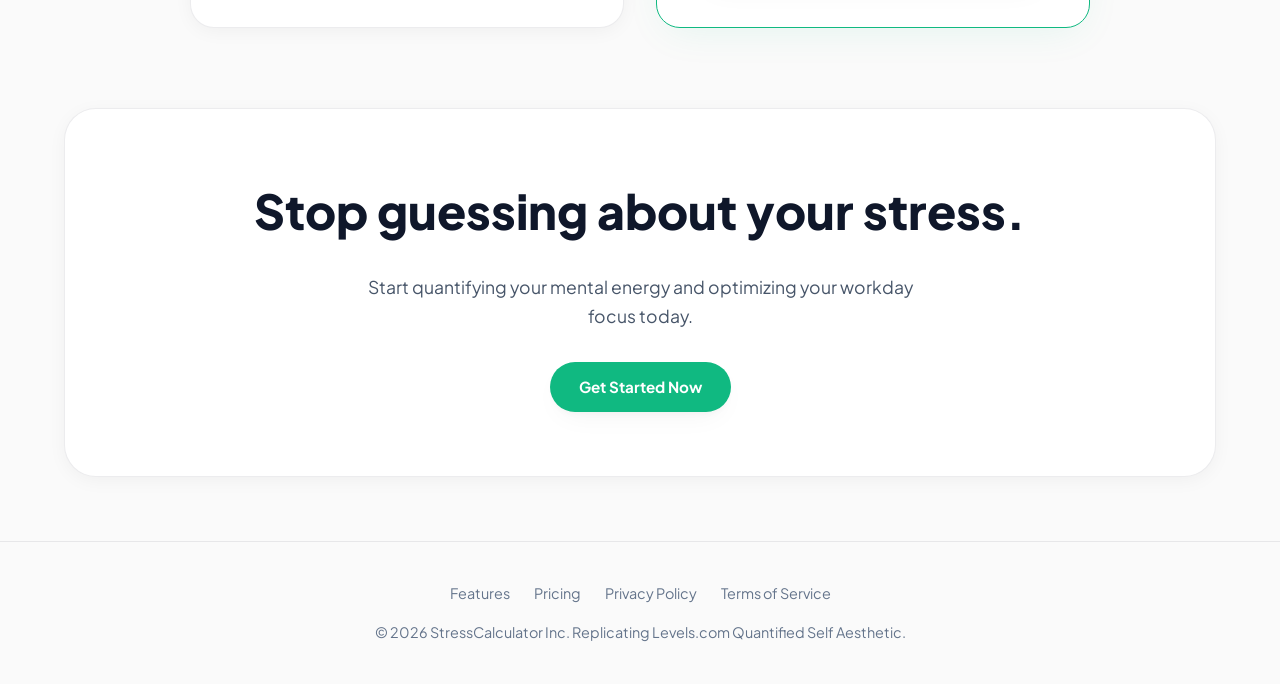
==== commit 11df6567: "Feat: Add glassmorphic hover overlays with Under the Hood specs across all 8 feature cards and remov" ====
--- a/index.html
+++ b/index.html
@@ -208,10 +208,9 @@
 
       <div class="overview-grid">
         <!-- Card 1: Activities Hub -->
-        <div class="overview-card">
+        <div class="overview-card feature-card">
           <div class="overview-card-img-wrapper">
             <img src="https://images.unsplash.com/photo-1511512578047-dfb367046420?auto=format&fit=crop&w=600&q=80" alt="Activities Hub Games" loading="lazy">
-            <div class="overview-card-icon-badge">🎮</div>
           </div>
           <div class="overview-card-content">
             <div class="overview-card-header">
@@ -219,13 +218,21 @@
             </div>
             <p class="overview-card-desc">Play 3 quick check-in games that quietly read your state.</p>
           </div>
+          <div class="feature-overlay">
+            <h4>Under the Hood</h4>
+            <ul>
+              <li>Stroop executive function test</li>
+              <li>Rapid mental math agility</li>
+              <li>Visual pattern memory flash</li>
+              <li>Real-time reaction metering</li>
+            </ul>
+          </div>
         </div>
 
         <!-- Card 2: History -->
-        <div class="overview-card">
+        <div class="overview-card feature-card">
           <div class="overview-card-img-wrapper">
             <img src="https://images.unsplash.com/photo-1551288049-bebda4e38f71?auto=format&fit=crop&w=600&q=80" alt="Telemetry History and Trends" loading="lazy">
-            <div class="overview-card-icon-badge">📊</div>
           </div>
           <div class="overview-card-content">
             <div class="overview-card-header">
@@ -233,13 +240,21 @@
             </div>
             <p class="overview-card-desc">Review your last 5 triage entries and trends.</p>
           </div>
+          <div class="feature-overlay">
+            <h4>Under the Hood</h4>
+            <ul>
+              <li>Longitudinal stress tracking</li>
+              <li>5-entry triage history timeline</li>
+              <li>Exportable patient PDF reports</li>
+              <li>Daily peak load trend charts</li>
+            </ul>
+          </div>
         </div>
 
         <!-- Card 3: Triage -->
-        <div class="overview-card">
+        <div class="overview-card feature-card">
           <div class="overview-card-img-wrapper">
             <img src="https://images.unsplash.com/photo-1576091160399-112ba8d25d1d?auto=format&fit=crop&w=600&q=80" alt="Stress Triage Questions" loading="lazy">
-            <div class="overview-card-icon-badge">🧩</div>
           </div>
           <div class="overview-card-content">
             <div class="overview-card-header">
@@ -247,13 +262,21 @@
             </div>
             <p class="overview-card-desc">Answer a few soft questions and get matched support.</p>
           </div>
+          <div class="feature-overlay">
+            <h4>Under the Hood</h4>
+            <ul>
+              <li>Dynamic rotating questionnaires</li>
+              <li>Subjective overwhelm rating</li>
+              <li>Targeted intervention matching</li>
+              <li>Automated box breathing triggers</li>
+            </ul>
+          </div>
         </div>
 
         <!-- Card 4: Next Step -->
-        <div class="overview-card">
+        <div class="overview-card feature-card">
           <div class="overview-card-img-wrapper">
             <img src="https://images.unsplash.com/photo-1484480974693-6ca0a78fb36b?auto=format&fit=crop&w=600&q=80" alt="Actionable Next Step" loading="lazy">
-            <div class="overview-card-icon-badge">🎯</div>
           </div>
           <div class="overview-card-content">
             <div class="overview-card-header">
@@ -261,13 +284,21 @@
             </div>
             <p class="overview-card-desc">Overwhelmed? Just name the tiniest possible next action.</p>
           </div>
+          <div class="feature-overlay">
+            <h4>Under the Hood</h4>
+            <ul>
+              <li>Task paralysis reduction</li>
+              <li>Micro-action step breakdown</li>
+              <li>Cognitive friction mitigation</li>
+              <li>Instant momentum builder</li>
+            </ul>
+          </div>
         </div>
 
         <!-- Card 5: Hydration & Music -->
-        <div class="overview-card">
+        <div class="overview-card feature-card">
           <div class="overview-card-img-wrapper">
             <img src="https://images.unsplash.com/photo-1514432324607-a09d9b4aefdd?auto=format&fit=crop&w=600&q=80" alt="Hydration & Ambient Audio" loading="lazy">
-            <div class="overview-card-icon-badge">☕</div>
           </div>
           <div class="overview-card-content">
             <div class="overview-card-header">
@@ -275,13 +306,21 @@
             </div>
             <p class="overview-card-desc">Track your caffeine-to-water ratio and play ambient sounds.</p>
           </div>
+          <div class="feature-overlay">
+            <h4>Under the Hood</h4>
+            <ul>
+              <li>Caffeine-to-water balance logger</li>
+              <li>Curated lo-fi soundscapes</li>
+              <li>Acoustic noise masking</li>
+              <li>Hydration reminder alerts</li>
+            </ul>
+          </div>
         </div>
 
         <!-- Card 6: Focus Shield -->
-        <div class="overview-card">
+        <div class="overview-card feature-card">
           <div class="overview-card-img-wrapper">
             <img src="https://images.unsplash.com/photo-1563986768609-322da13575f3?auto=format&fit=crop&w=600&q=80" alt="Focus Shield Blocking" loading="lazy">
-            <div class="overview-card-icon-badge">🛡️</div>
           </div>
           <div class="overview-card-content">
             <div class="overview-card-header">
@@ -289,13 +328,21 @@
             </div>
             <p class="overview-card-desc">Block everything for 5 minutes of guaranteed focus.</p>
           </div>
+          <div class="feature-overlay">
+            <h4>Under the Hood</h4>
+            <ul>
+              <li>5-minute deep work sprint</li>
+              <li>Micro-interrupt suppression</li>
+              <li>Distraction-free focus timer</li>
+              <li>Automatic ambient masking</li>
+            </ul>
+          </div>
         </div>
 
         <!-- Card 7: Gemini AI Assistant -->
-        <div class="overview-card">
+        <div class="overview-card feature-card">
           <div class="overview-card-img-wrapper">
             <img src="https://images.unsplash.com/photo-1618005182384-a83a8bd57fbe?auto=format&fit=crop&w=600&q=80" alt="Gemini AI Assistant" loading="lazy">
-            <div class="overview-card-icon-badge">🤖</div>
           </div>
           <div class="overview-card-content">
             <div class="overview-card-header">
@@ -303,19 +350,36 @@
             </div>
             <p class="overview-card-desc">Get personalized advice for healthy habits and low stress.</p>
           </div>
+          <div class="feature-overlay">
+            <h4>Under the Hood</h4>
+            <ul>
+              <li>Personalized habit recommendations</li>
+              <li>AI-driven stress index analysis</li>
+              <li>Contextual wellness guidance</li>
+              <li>Real-time telemetry integration</li>
+            </ul>
+          </div>
         </div>
 
         <!-- Card 8: Facial Stress Scan -->
-        <div class="overview-card">
+        <div class="overview-card feature-card">
           <div class="overview-card-img-wrapper">
             <img src="https://images.unsplash.com/photo-1507003211169-0a1dd7228f2d?auto=format&fit=crop&w=600&q=80" alt="Facial Stress Biometric Scan" loading="lazy">
-            <div class="overview-card-icon-badge">📷</div>
           </div>
           <div class="overview-card-content">
             <div class="overview-card-header">
               <h3 class="overview-card-title">Facial Stress Scan</h3>
             </div>
             <p class="overview-card-desc">Scan facial muscle strain, eye blinking, and rPPG pulse rate.</p>
+          </div>
+          <div class="feature-overlay">
+            <h4>Under the Hood</h4>
+            <ul>
+              <li>Real-time webcam telemetry</li>
+              <li>Micro-expression tension tracking</li>
+              <li>rPPG (Remote Photoplethysmography)</li>
+              <li>Processed locally for privacy</li>
+            </ul>
           </div>
         </div>
       </div>
--- a/css/styles.css
+++ b/css/styles.css
@@ -975,3 +975,75 @@
   line-height: 1.5;
 }
 
+/* Feature Card Hover Overlay Architecture */
+.feature-card,
+.overview-card {
+    position: relative;
+    overflow: hidden; /* Ensures the overlay doesn't spill out of the rounded corners */
+    transition: transform 0.3s ease, box-shadow 0.3s ease;
+}
+
+.feature-card:hover,
+.overview-card:hover {
+    transform: translateY(-5px); /* Gentle antigravity lift */
+    box-shadow: 0 12px 24px rgba(0, 0, 0, 0.25);
+    border-color: var(--accent);
+}
+
+.feature-overlay {
+    position: absolute;
+    top: 0;
+    left: 0;
+    right: 0;
+    bottom: 0;
+    background: rgba(18, 24, 38, 0.88); /* Matches surface theme with high legibility */
+    backdrop-filter: blur(8px);
+    -webkit-backdrop-filter: blur(8px);
+    opacity: 0;
+    padding: 1.5rem 1.25rem;
+    display: flex;
+    flex-direction: column;
+    justify-content: flex-start;
+    transition: all 0.4s cubic-bezier(0.4, 0, 0.2, 1);
+    transform: translateY(20px); /* Starts slightly lower for a slide-up effect */
+    z-index: 10;
+    pointer-events: none;
+}
+
+.feature-card:hover .feature-overlay,
+.overview-card:hover .feature-overlay {
+    opacity: 1;
+    transform: translateY(0);
+    pointer-events: auto;
+}
+
+.feature-overlay h4 {
+    margin: 0 0 10px 0;
+    font-size: 1.05rem;
+    font-weight: 700;
+    color: var(--accent, #22c55e); /* Theme accent color */
+}
+
+.feature-overlay ul {
+    list-style: none;
+    padding: 0;
+    margin: 0;
+    font-size: 0.85rem;
+    color: rgba(255, 255, 255, 0.9);
+}
+
+.feature-overlay ul li {
+    margin-bottom: 8px;
+    padding-left: 16px;
+    position: relative;
+    line-height: 1.4;
+}
+
+.feature-overlay ul li::before {
+    content: "→";
+    position: absolute;
+    left: 0;
+    color: var(--accent, #22c55e);
+}
+
+
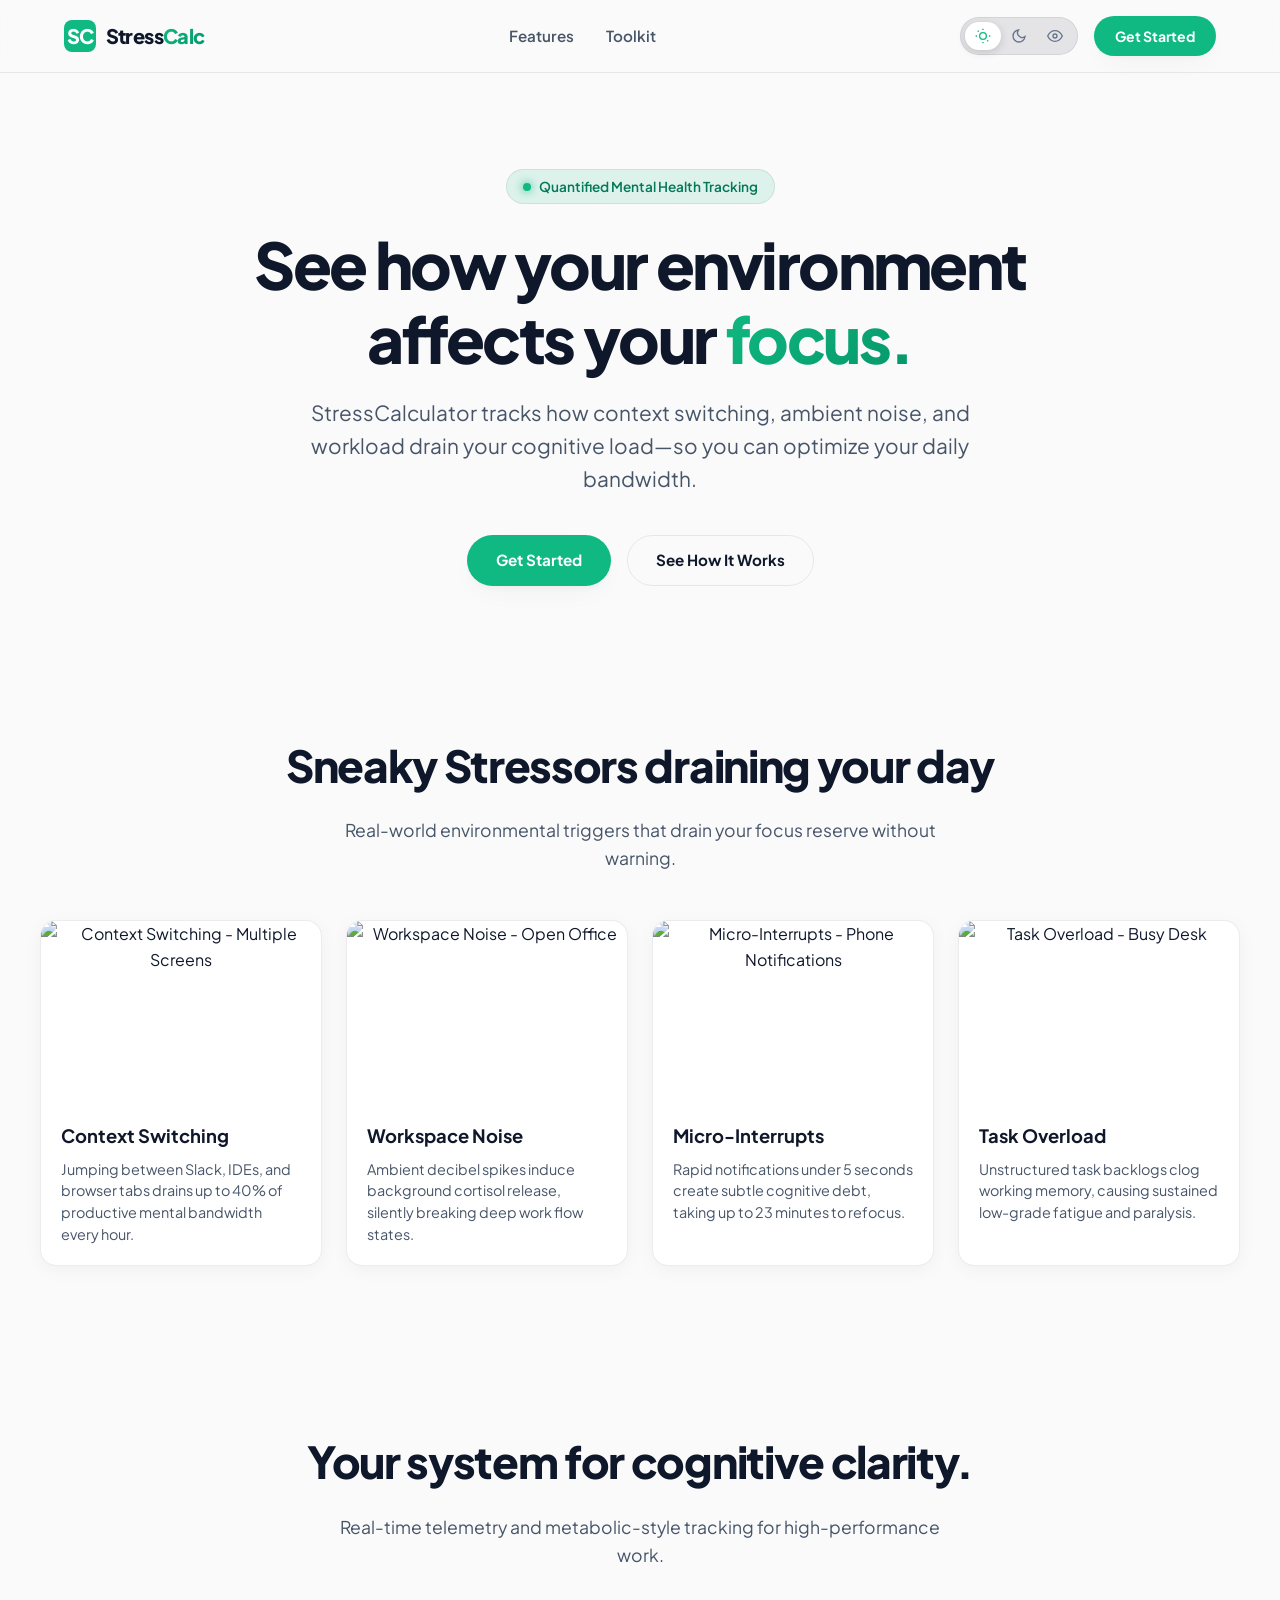
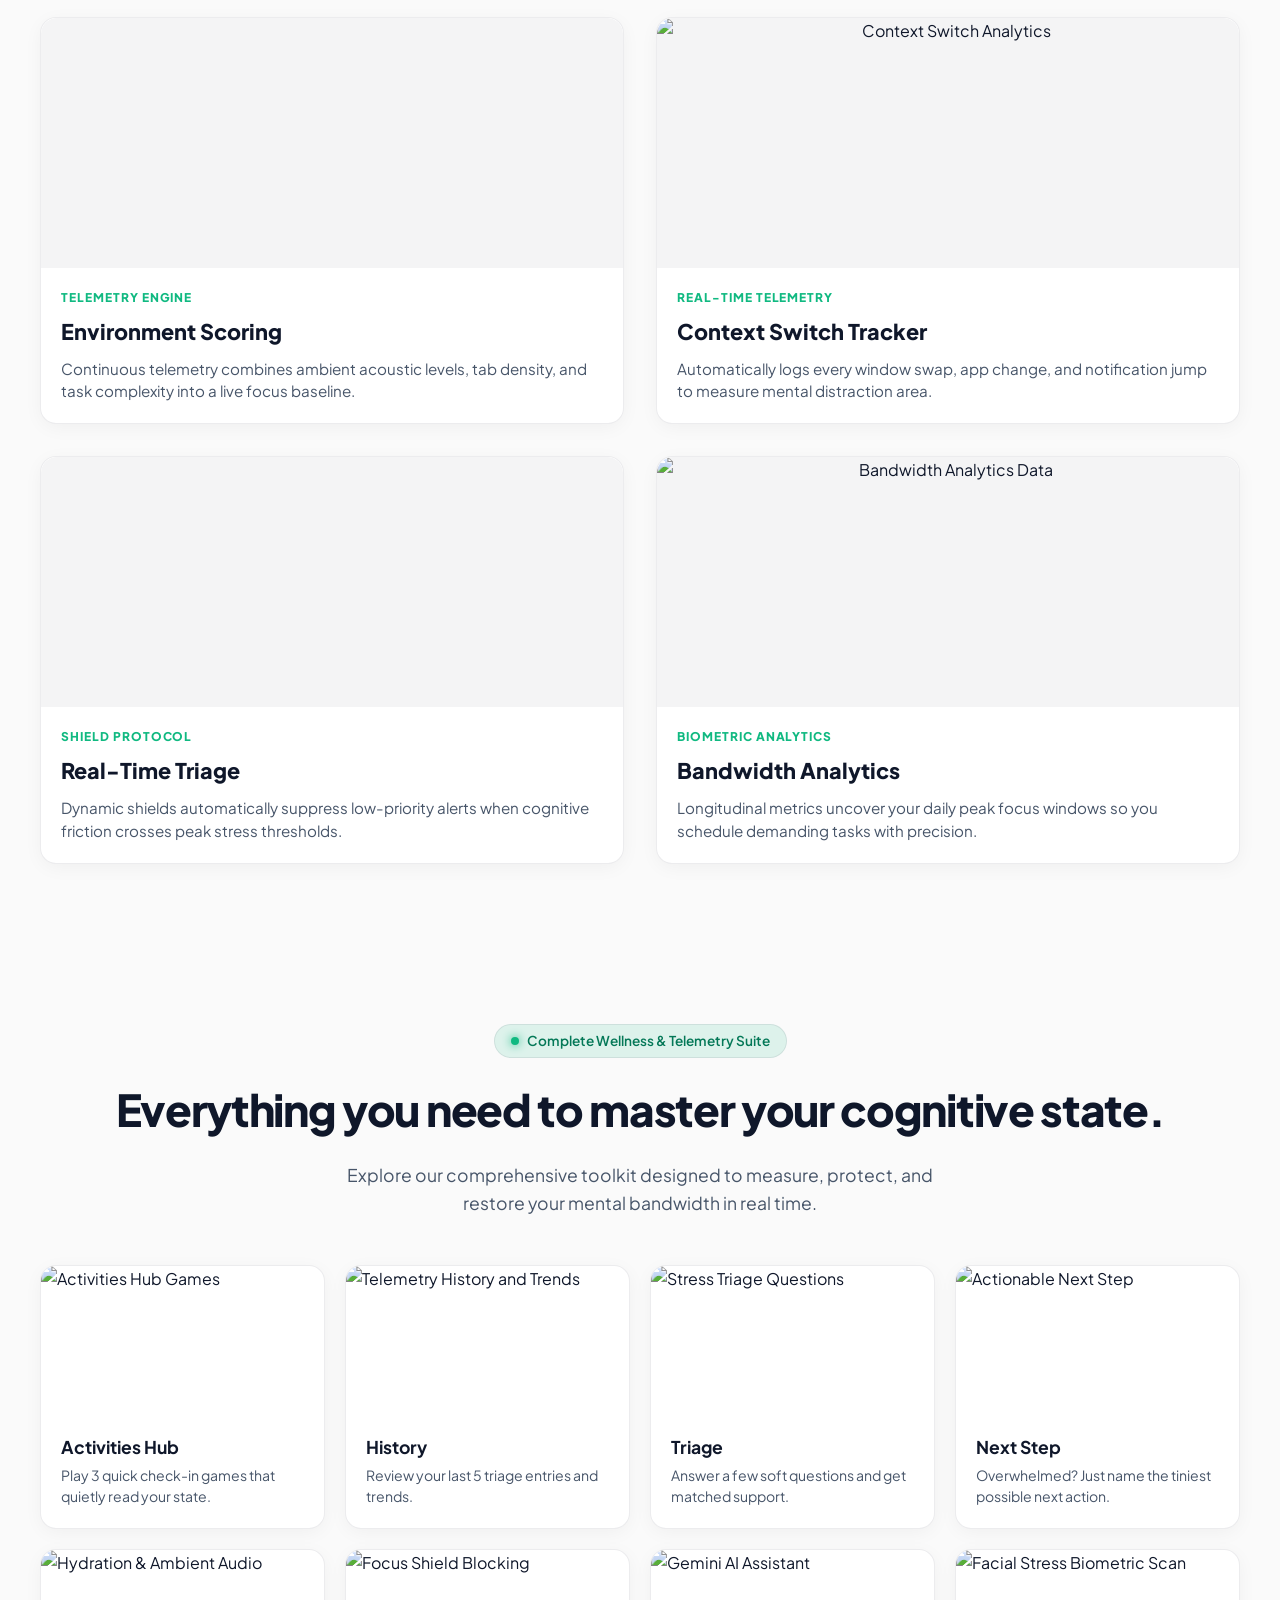
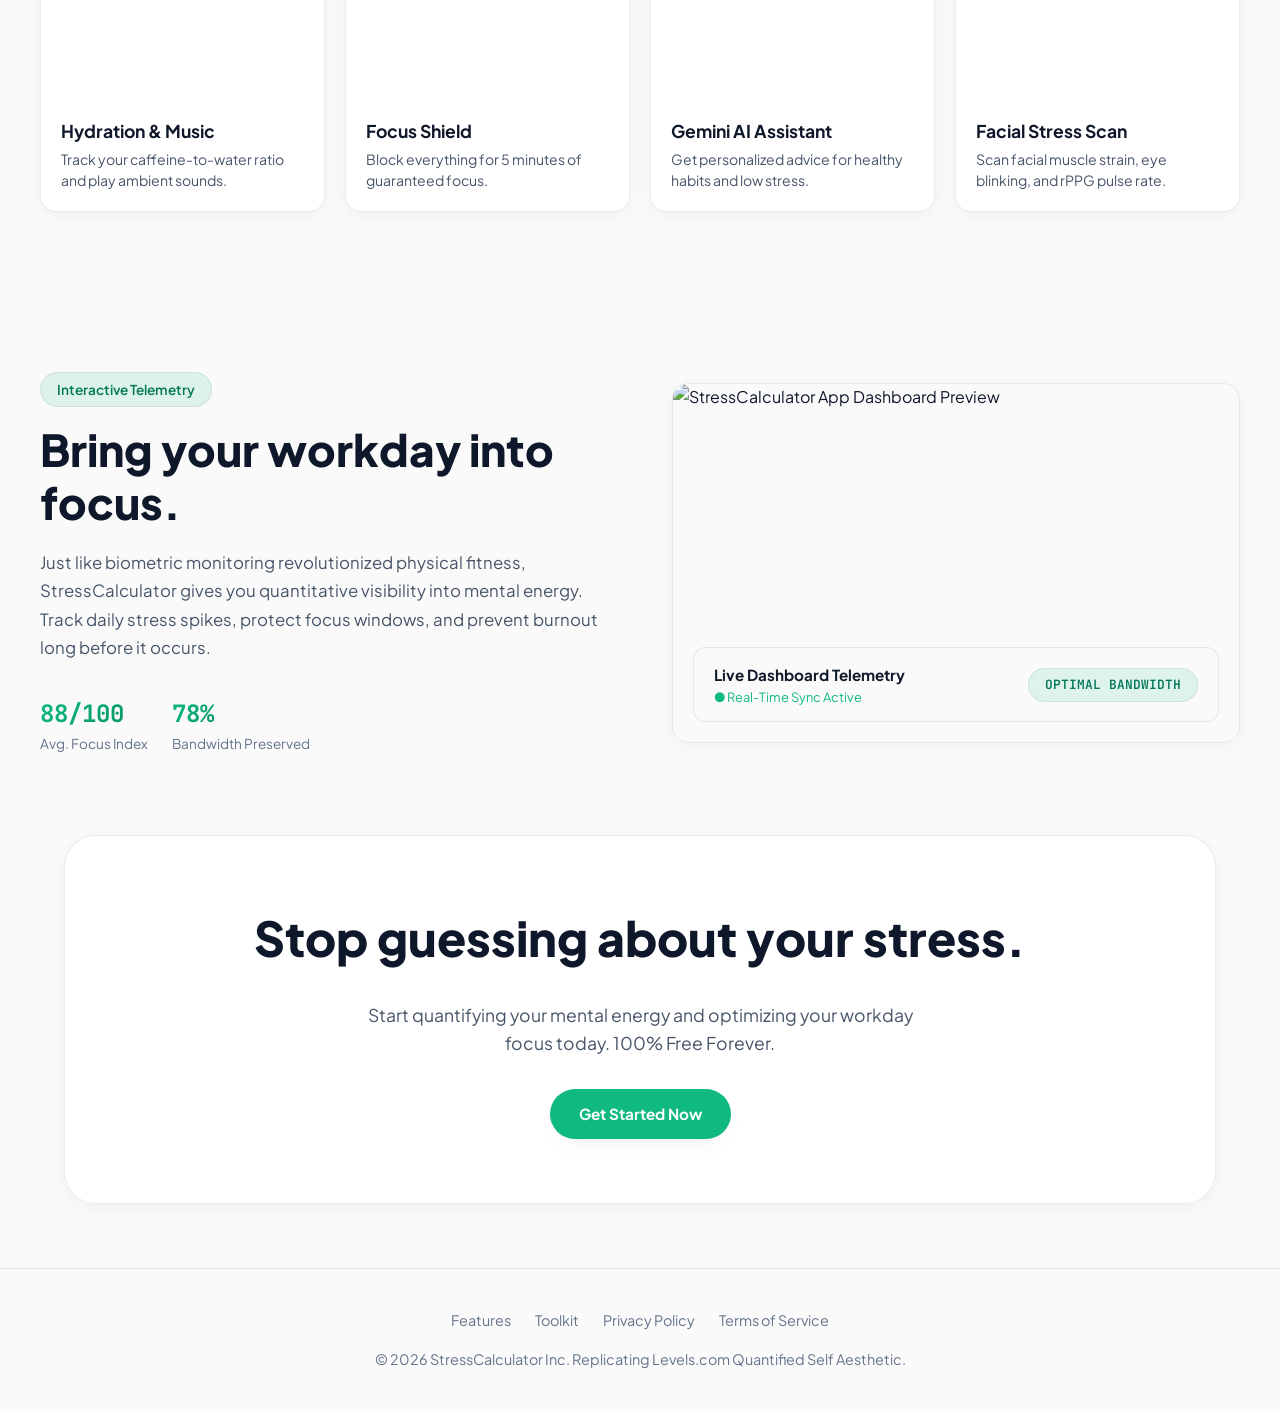
==== commit b9484d58: "Refactor: Remove pricing section (keep everything free) and direct all Get Started CTAs to auth.html" ====
--- a/index.html
+++ b/index.html
@@ -21,7 +21,7 @@
       <!-- Center Links -->
       <ul class="nav-links">
         <li><a href="#features">Features</a></li>
-        <li><a href="#pricing">Pricing</a></li>
+        <li><a href="#toolkit">Toolkit</a></li>
       </ul>
 
       <!-- Right Actions: 3-way Theme Toggle & CTA -->
@@ -98,6 +98,15 @@
             <h3>Context Switching</h3>
             <p>Jumping between Slack, IDEs, and browser tabs drains up to 40% of productive mental bandwidth every hour.</p>
           </div>
+          <div class="feature-overlay">
+            <h4>Impact Metrics</h4>
+            <ul>
+              <li>40% bandwidth reduction/hr</li>
+              <li>Attention fragmentation risk</li>
+              <li>Active app switch logging</li>
+              <li>Working memory decay tracking</li>
+            </ul>
+          </div>
         </div>
 
         <!-- Card 2: Workspace Noise -->
@@ -109,6 +118,15 @@
             <h3>Workspace Noise</h3>
             <p>Ambient decibel spikes induce background cortisol release, silently breaking deep work flow states.</p>
           </div>
+          <div class="feature-overlay">
+            <h4>Impact Metrics</h4>
+            <ul>
+              <li>Decibel spikes above 50 dB</li>
+              <li>Silent cortisol release trigger</li>
+              <li>Real-time Web Audio metering</li>
+              <li>Acoustic flow state disruption</li>
+            </ul>
+          </div>
         </div>
 
         <!-- Card 3: Micro-Interrupts -->
@@ -120,6 +138,15 @@
             <h3>Micro-Interrupts</h3>
             <p>Rapid notifications under 5 seconds create subtle cognitive debt, taking up to 23 minutes to refocus.</p>
           </div>
+          <div class="feature-overlay">
+            <h4>Impact Metrics</h4>
+            <ul>
+              <li>23 minutes avg recovery time</li>
+              <li>Sub-5 second alert friction</li>
+              <li>Notification fatigue tracking</li>
+              <li>Cognitive debt accumulation</li>
+            </ul>
+          </div>
         </div>
 
         <!-- Card 4: Task Overload -->
@@ -130,6 +157,15 @@
           <div class="stressor-card-content">
             <h3>Task Overload</h3>
             <p>Unstructured task backlogs clog working memory, causing sustained low-grade fatigue and paralysis.</p>
+          </div>
+          <div class="feature-overlay">
+            <h4>Impact Metrics</h4>
+            <ul>
+              <li>Working memory backlog clog</li>
+              <li>Decision fatigue & paralysis</li>
+              <li>Sustained low-grade exhaustion</li>
+              <li>Prioritization friction index</li>
+            </ul>
           </div>
         </div>
       </div>
@@ -425,61 +461,14 @@
       </div>
     </section>
 
-    <!-- Pricing Section -->
-    <section id="pricing" class="section-padding container text-center">
-      <h2 class="section-title">Choose your path to mental clarity.</h2>
-      <p class="section-subtitle">Flexible plans for individuals and high-performance engineering teams.</p>
-
-      <div class="pricing-grid">
-        <!-- Card 1 (Basic) -->
-        <div class="pricing-card">
-          <div>
-            <div class="price-title">Core Tracker</div>
-            <p style="color: var(--text-muted); font-size: 0.9rem;">Essential focus logging for personal work.</p>
-            <div class="price-amount">
-              Free <span class="price-period">forever</span>
-            </div>
-            <ul class="price-features">
-              <li>✓ Basic Environment Scoring</li>
-              <li>✓ Context Switch Logger</li>
-              <li>✓ Daily Bandwidth Summary</li>
-              <li>✓ 3-Day Data Retention</li>
-            </ul>
-          </div>
-          <a href="#" class="btn btn-outline" style="width: 100%;">Start for Free</a>
-        </div>
-
-        <!-- Card 2 (StressCalc Pro) -->
-        <div class="pricing-card featured">
-          <div class="badge-featured">Most Popular</div>
-          <div>
-            <div class="price-title gradient-text">StressCalc Pro</div>
-            <span class="pill-badge" style="margin-bottom: 0.5rem; font-size: 0.75rem;">Coming Soon</span>
-            <p style="color: var(--text-muted); font-size: 0.9rem;">Complete quantified cognitive platform.</p>
-            <div class="price-amount">
-              250 BDT <span class="price-period">/ month</span>
-            </div>
-            <ul class="price-features">
-              <li>✓ Everything in Core Tracker</li>
-              <li>✓ Unlimited Bandwidth Analytics</li>
-              <li>✓ Automated Notification Triage</li>
-              <li>✓ AI Fatigue Risk Alerts</li>
-              <li>✓ Export Telemetry & Integrations</li>
-            </ul>
-          </div>
-          <a href="#" class="btn btn-primary" style="width: 100%;">Upgrade to Pro</a>
-        </div>
-      </div>
-    </section>
-
     <!-- Footer CTA Banner -->
     <section class="container">
       <div class="cta-banner">
         <h2>Stop guessing about your stress.</h2>
         <p style="color: var(--text-secondary); max-width: 550px; margin: 0 auto 2rem auto; font-size: 1.1rem;">
-          Start quantifying your mental energy and optimizing your workday focus today.
+          Start quantifying your mental energy and optimizing your workday focus today. 100% Free Forever.
         </p>
-        <a href="#pricing" class="btn btn-primary">Get Started Now</a>
+        <a href="auth.html" class="btn btn-primary">Get Started Now</a>
       </div>
     </section>
   </main>
@@ -489,7 +478,7 @@
     <div class="container">
       <ul class="footer-links">
         <li><a href="#features">Features</a></li>
-        <li><a href="#pricing">Pricing</a></li>
+        <li><a href="#toolkit">Toolkit</a></li>
         <li><a href="#">Privacy Policy</a></li>
         <li><a href="#">Terms of Service</a></li>
       </ul>
--- a/css/styles.css
+++ b/css/styles.css
@@ -977,14 +977,18 @@
 
 /* Feature Card Hover Overlay Architecture */
 .feature-card,
-.overview-card {
+.overview-card,
+.media-card,
+.feature-media-card {
     position: relative;
     overflow: hidden; /* Ensures the overlay doesn't spill out of the rounded corners */
     transition: transform 0.3s ease, box-shadow 0.3s ease;
 }
 
 .feature-card:hover,
-.overview-card:hover {
+.overview-card:hover,
+.media-card:hover,
+.feature-media-card:hover {
     transform: translateY(-5px); /* Gentle antigravity lift */
     box-shadow: 0 12px 24px rgba(0, 0, 0, 0.25);
     border-color: var(--accent);
@@ -996,7 +1000,7 @@
     left: 0;
     right: 0;
     bottom: 0;
-    background: rgba(18, 24, 38, 0.88); /* Matches surface theme with high legibility */
+    background: rgba(18, 24, 38, 0.92); /* Matches surface theme with high legibility */
     backdrop-filter: blur(8px);
     -webkit-backdrop-filter: blur(8px);
     opacity: 0;
@@ -1004,6 +1008,8 @@
     display: flex;
     flex-direction: column;
     justify-content: flex-start;
+    align-items: flex-start;
+    text-align: left !important;
     transition: all 0.4s cubic-bezier(0.4, 0, 0.2, 1);
     transform: translateY(20px); /* Starts slightly lower for a slide-up effect */
     z-index: 10;
@@ -1011,7 +1017,9 @@
 }
 
 .feature-card:hover .feature-overlay,
-.overview-card:hover .feature-overlay {
+.overview-card:hover .feature-overlay,
+.media-card:hover .feature-overlay,
+.feature-media-card:hover .feature-overlay {
     opacity: 1;
     transform: translateY(0);
     pointer-events: auto;
@@ -1022,6 +1030,8 @@
     font-size: 1.05rem;
     font-weight: 700;
     color: var(--accent, #22c55e); /* Theme accent color */
+    text-align: left !important;
+    width: 100%;
 }
 
 .feature-overlay ul {
@@ -1030,6 +1040,8 @@
     margin: 0;
     font-size: 0.85rem;
     color: rgba(255, 255, 255, 0.9);
+    text-align: left !important;
+    width: 100%;
 }
 
 .feature-overlay ul li {
@@ -1037,6 +1049,7 @@
     padding-left: 16px;
     position: relative;
     line-height: 1.4;
+    text-align: left !important;
 }
 
 .feature-overlay ul li::before {
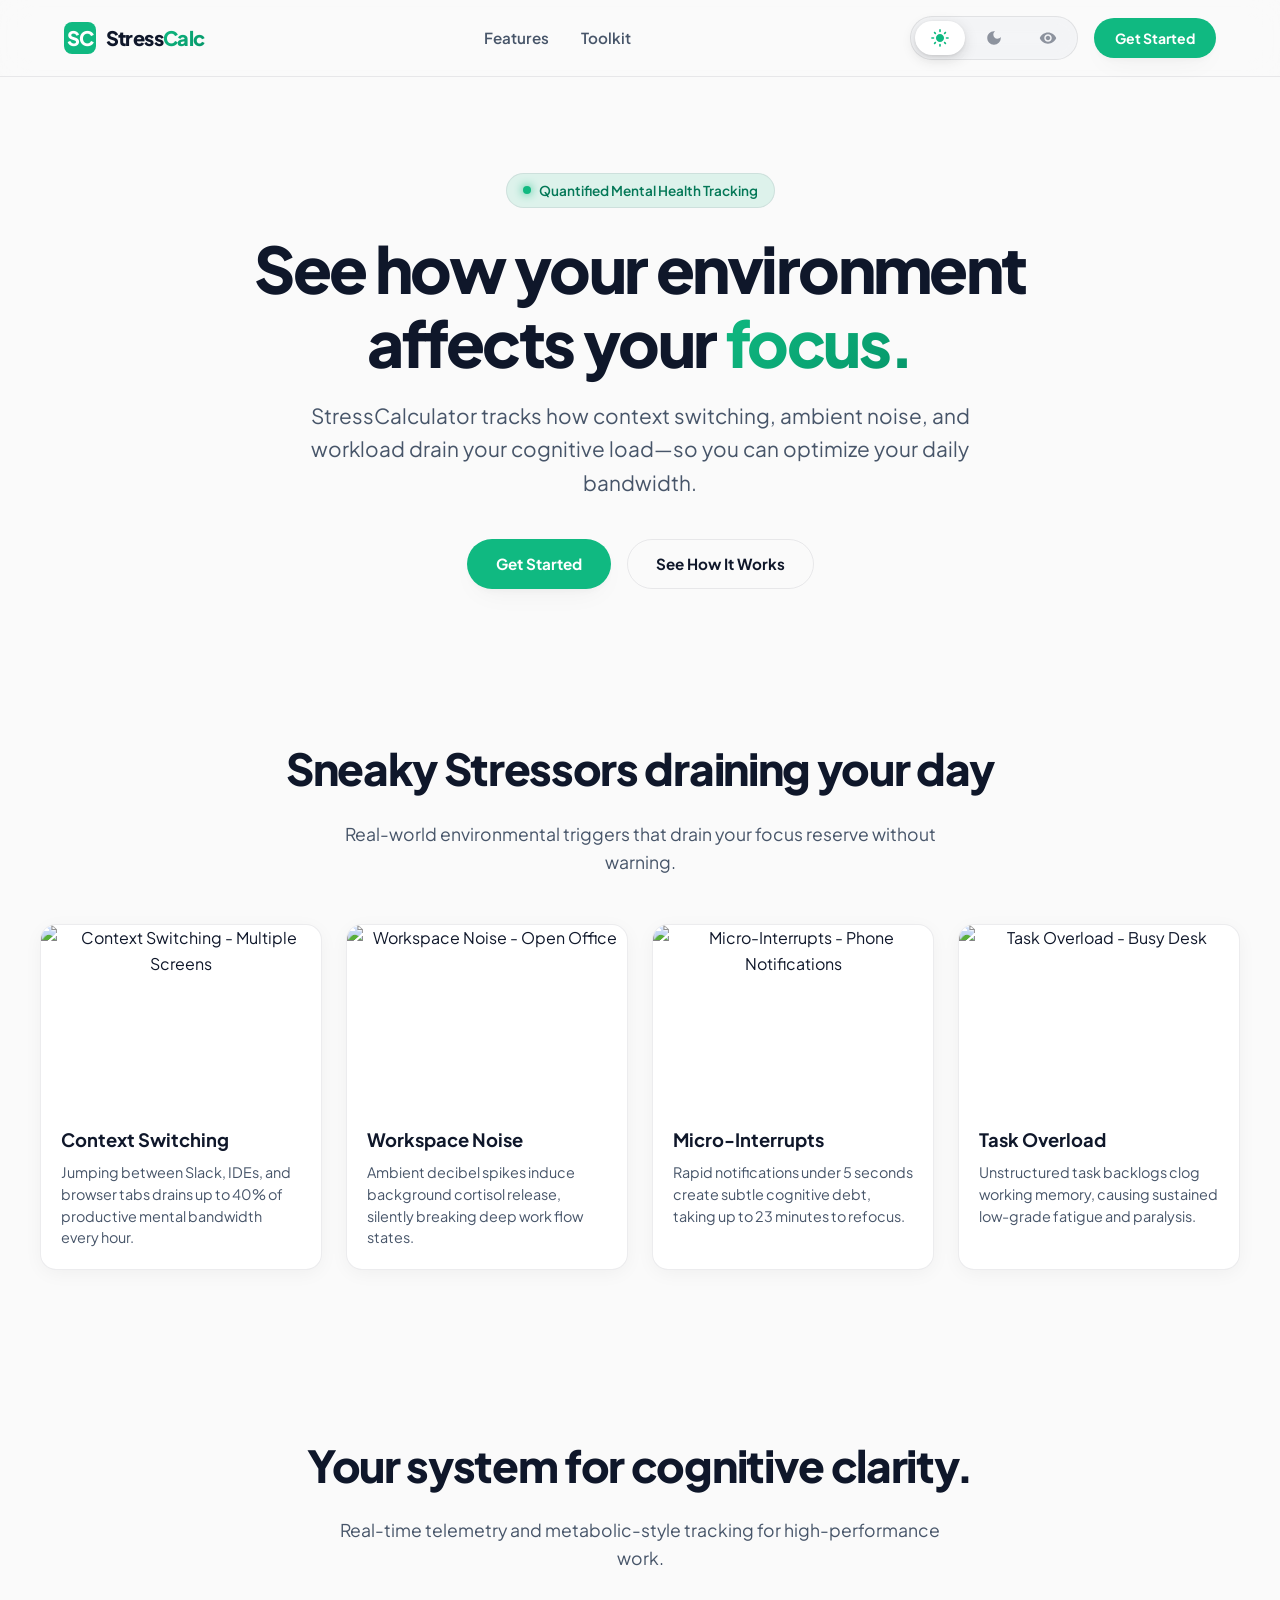
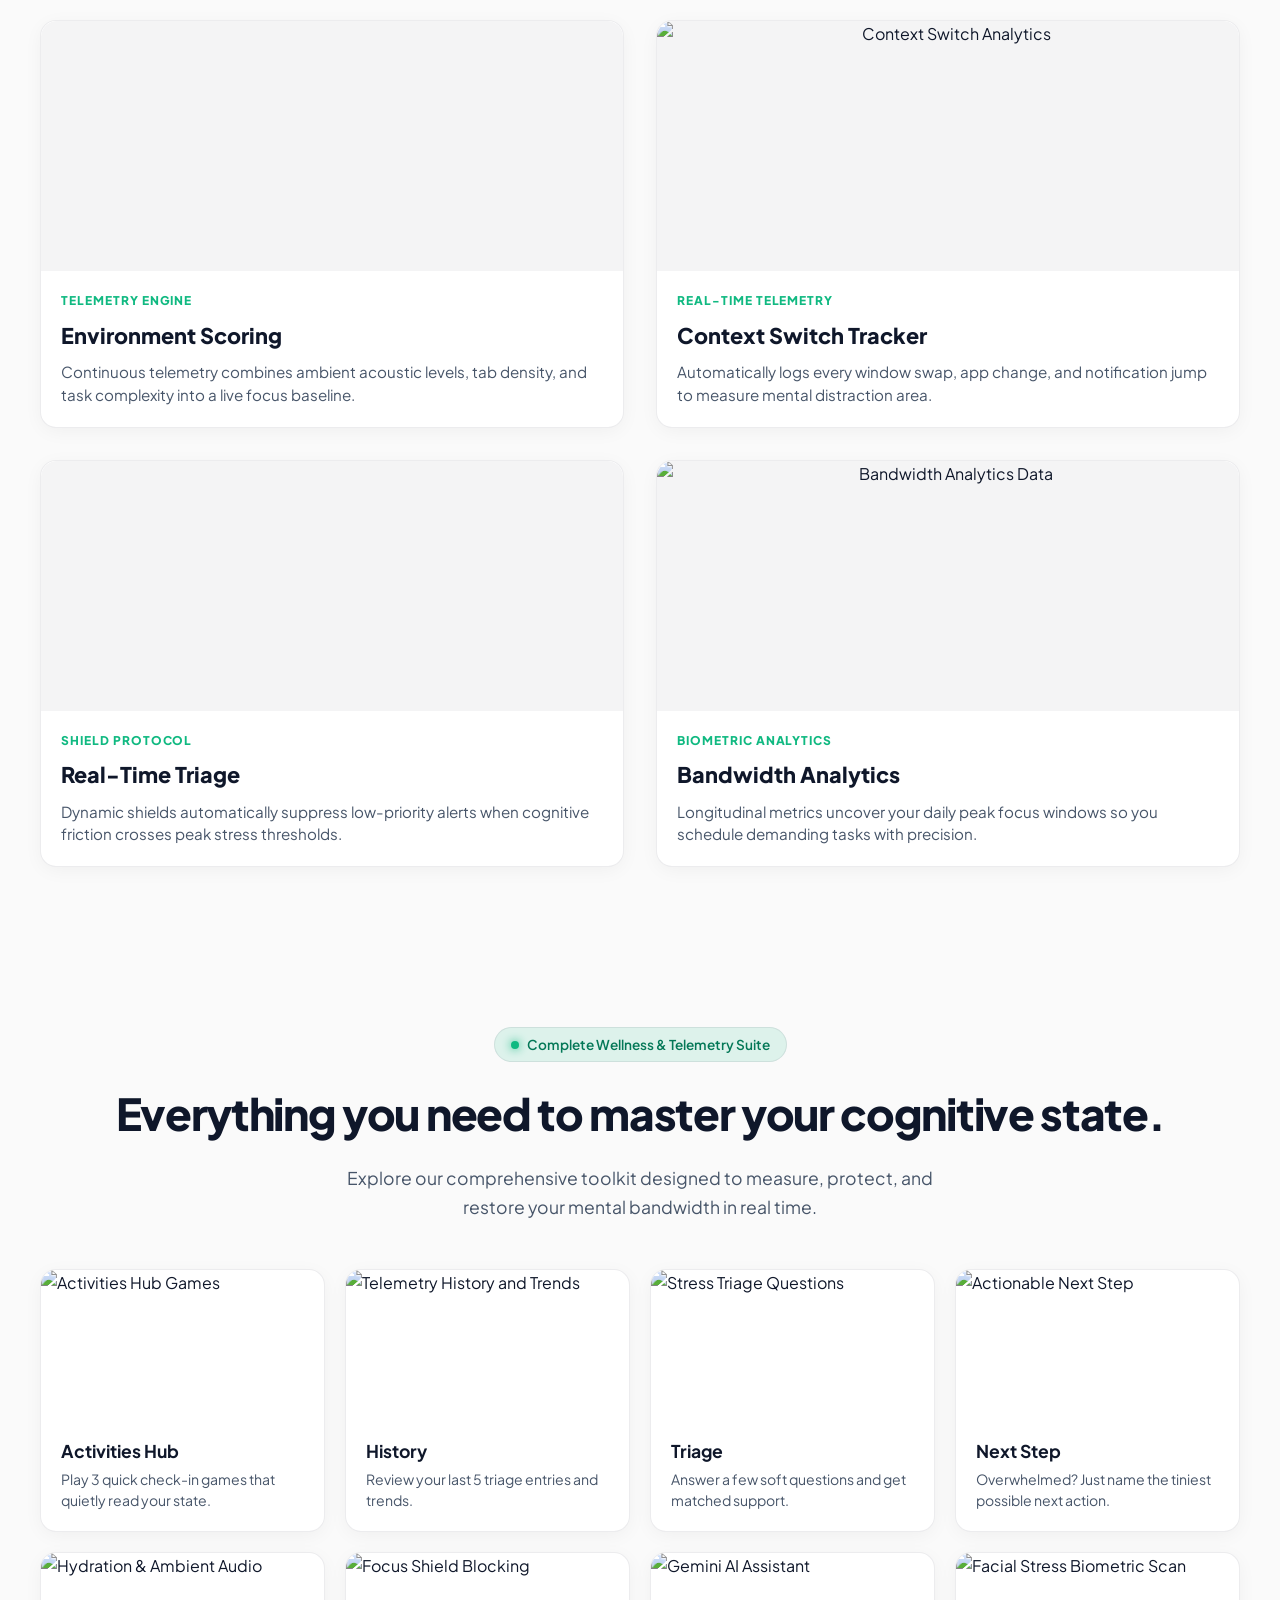
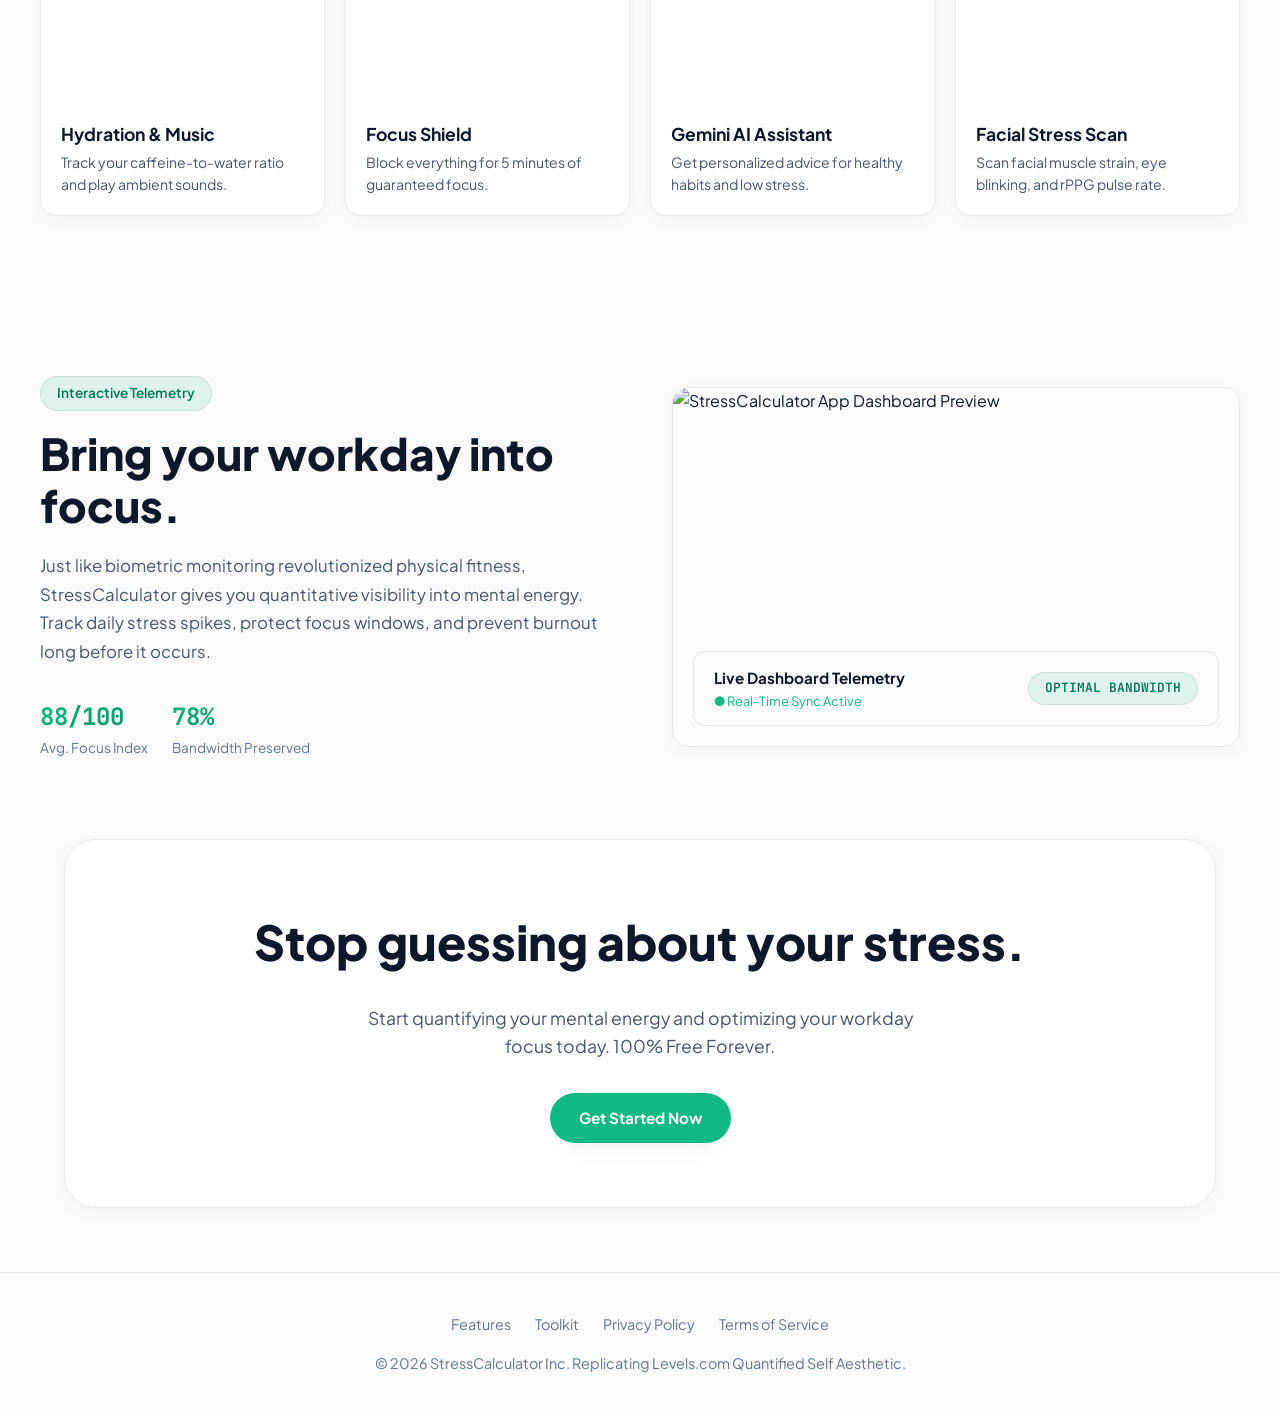
==== commit 36d129c3: "Feat: Apply floating white pill theme badge with emerald green active icon across entire website" ====
--- a/index.html
+++ b/index.html
@@ -26,31 +26,15 @@
 
       <!-- Right Actions: 3-way Theme Toggle & CTA -->
       <div class="nav-actions">
-        <div class="theme-switcher" aria-label="Theme Selector">
-          <!-- Light Mode Button -->
-          <button class="theme-btn active" data-set-theme="light" title="Light Mode">
-            <svg width="16" height="16" viewBox="0 0 24 24" fill="none" stroke="currentColor" stroke-width="2">
-              <circle cx="12" cy="12" r="5"></circle>
-              <line x1="12" y1="1" x2="12" y2="3"></line>
-              <line x1="12" y1="21" x2="12" y2="23"></line>
-              <line x1="4.22" y1="4.22" x2="5.64" y2="5.64"></line>
-              <line x1="18.36" y1="18.36" x2="19.78" y2="19.78"></line>
-              <line x1="1" y1="12" x2="3" y2="12"></line>
-              <line x1="21" y1="12" x2="23" y2="12"></line>
-            </svg>
+        <div class="theme-controls">
+          <button class="theme-btn active" onclick="setTheme('light')" id="btn-light-i" data-set-theme="light" aria-label="Light Theme" title="Light Mode">
+            <svg viewBox="0 0 24 24"><path d="M12 7c-2.76 0-5 2.24-5 5s2.24 5 5 5 5-2.24 5-5-2.24-5-5-5zM2 13h2c.55 0 1-.45 1-1s-.45-1-1-1H2c-.55 0-1 .45-1 1s.45 1 1 1zm18 0h2c.55 0 1-.45 1-1s-.45-1-1-1h-2c-.55 0-1 .45-1 1s.45 1 1 1zM11 2v2c0 .55.45 1 1 1s1-.45 1-1V2c0-.55-.45-1-1-1s-1 .45-1 1zm0 18v2c0 .55.45 1 1 1s1-.45 1-1v-2c0-.55-.45-1-1-1s-1 .45-1 1zM5.99 4.58c-.39-.39-1.03-.39-1.41 0-.39.39-.39 1.03 0 1.41l1.06 1.06c.39.39 1.03.39 1.41 0 .39-.39.39-1.03 0-1.41L5.99 4.58zm12.37 12.37c-.39-.39-1.03-.39-1.41 0-.39.39-.39 1.03 0 1.41l1.06 1.06c.39.39 1.03.39 1.41 0 .39-.39.39-1.03 0-1.41l-1.06-1.06zm1.06-10.96c.39-.39.39-1.03 0-1.41-.39-.39-1.03-.39-1.41 0l-1.06 1.06c-.39.39-.39 1.03 0 1.41.39.39 1.03.39 1.41 0l1.06-1.06zM7.05 18.36c.39-.39.39-1.03 0-1.41-.39-.39-1.03-.39-1.41 0l-1.06 1.06c-.39.39-.39 1.03 0 1.41.39.39 1.03.39 1.41 0l1.06-1.06z"/></svg>
           </button>
-          <!-- Dark Mode Button -->
-          <button class="theme-btn" data-set-theme="dark" title="Dark Mode">
-            <svg width="16" height="16" viewBox="0 0 24 24" fill="none" stroke="currentColor" stroke-width="2">
-              <path d="M21 12.79A9 9 0 1 1 11.21 3 7 7 0 0 0 21 12.79z"></path>
-            </svg>
+          <button class="theme-btn" onclick="setTheme('dark')" id="btn-dark-i" data-set-theme="dark" aria-label="Dark Theme" title="Dark Mode">
+            <svg viewBox="0 0 24 24"><path d="M12 3c-4.97 0-9 4.03-9 9s4.03 9 9 9 9-4.03 9-9c0-.46-.04-.92-.1-1.36-.98 1.37-2.58 2.26-4.4 2.26-2.98 0-5.4-2.42-5.4-5.4 0-1.81.89-3.42 2.26-4.4C12.92 3.04 12.46 3 12 3z"/></svg>
           </button>
-          <!-- Contrast Mode Button -->
-          <button class="theme-btn" data-set-theme="contrast" title="High Contrast Mode">
-            <svg width="16" height="16" viewBox="0 0 24 24" fill="none" stroke="currentColor" stroke-width="2">
-              <path d="M1 12s4-8 11-8 11 8 11 8-4 8-11 8-11-8-11-8z"></path>
-              <circle cx="12" cy="12" r="3"></circle>
-            </svg>
+          <button class="theme-btn" onclick="setTheme('contrast')" id="btn-contrast-i" data-set-theme="contrast" aria-label="Focus Theme" title="Contrast Mode">
+            <svg viewBox="0 0 24 24"><path d="M12 4.5C7 4.5 2.73 7.61 1 12c1.73 4.39 6 7.5 11 7.5s9.27-3.11 11-7.5c-1.73-4.39-6-7.5-11-7.5zM12 17c-2.76 0-5-2.24-5-5s2.24-5 5-5 5 2.24 5 5-2.24 5-5 5zm0-8c-1.66 0-3 1.34-3 3s1.34 3 3 3 3-1.34 3-3-1.34-3-3-3z"/></svg>
           </button>
         </div>
 
--- a/css/styles.css
+++ b/css/styles.css
@@ -270,36 +270,89 @@
   gap: 1rem;
 }
 
-/* 3-Way Theme Switcher UI */
-.theme-switcher, .theme-toggle-group {
-  display: flex;
-  align-items: center;
-  background-color: var(--toggle-bg);
-  padding: 4px;
-  border-radius: 9999px;
-  border: 1px solid var(--border-color);
-}
-
-.theme-btn {
-  background: transparent;
-  border: none;
-  color: var(--text-muted);
-  padding: 6px 10px;
-  border-radius: 9999px;
-  cursor: pointer;
-  display: flex;
-  align-items: center;
-  justify-content: center;
-}
-
-.theme-btn:hover {
-  color: var(--text-primary);
-}
-
-.theme-btn.active {
-  background-color: var(--surface);
-  color: var(--accent);
-  box-shadow: 0 2px 8px rgba(0, 0, 0, 0.15);
+/* Premium Theme Toggle Segmented Control (Matched to User Image Badge) */
+.theme-controls, .theme-switcher, .theme-toggle-group {
+    display: inline-flex;
+    align-items: center;
+    background: rgba(243, 244, 246, 0.85); /* Light pill container baseline */
+    border: 1px solid rgba(0, 0, 0, 0.08);
+    border-radius: 30px; 
+    padding: 4px;
+    gap: 4px;
+    backdrop-filter: blur(10px);
+    -webkit-backdrop-filter: blur(10px);
+    transition: background-color 0.3s ease, border-color 0.3s ease;
+}
+
+[data-theme="dark"] .theme-controls,
+[data-theme="dark"] .theme-switcher,
+[data-theme="dark"] .theme-toggle-group {
+    background: rgba(255, 255, 255, 0.07);
+    border: 1px solid rgba(255, 255, 255, 0.12);
+}
+
+[data-theme="contrast"] .theme-controls,
+[data-theme="contrast"] .theme-switcher,
+[data-theme="contrast"] .theme-toggle-group {
+    background: #000000;
+    border: 2px solid #ffffff;
+}
+
+.theme-btn, .theme-btn-dash {
+    background: transparent;
+    border: none;
+    border-radius: 20px;
+    padding: 8px 16px;
+    cursor: pointer;
+    color: #6b7280; /* Gray inactive icon */
+    opacity: 0.75;
+    transition: all 0.3s cubic-bezier(0.4, 0, 0.2, 1);
+    display: flex;
+    align-items: center;
+    justify-content: center;
+}
+
+.theme-btn:hover, .theme-btn-dash:hover {
+    opacity: 1;
+    color: #374151;
+}
+
+[data-theme="dark"] .theme-btn:hover,
+[data-theme="dark"] .theme-btn-dash:hover {
+    color: #e5e7eb;
+}
+
+/* Active floating white pill badge from image */
+.theme-btn.active, .theme-btn-dash.active {
+    background: #ffffff !important;
+    opacity: 1 !important;
+    color: #10b981 !important; /* Emerald green active icon */
+    box-shadow: 0 4px 14px rgba(0, 0, 0, 0.15), 0 1px 3px rgba(0, 0, 0, 0.08);
+}
+
+[data-theme="dark"] .theme-btn.active,
+[data-theme="dark"] .theme-btn-dash.active {
+    background: #ffffff !important;
+    color: #059669 !important; /* Rich emerald green */
+    box-shadow: 0 4px 14px rgba(0, 0, 0, 0.35);
+}
+
+[data-theme="contrast"] .theme-btn.active,
+[data-theme="contrast"] .theme-btn-dash.active {
+    background: #ffffff !important;
+    color: #000000 !important;
+    font-weight: 800;
+}
+
+.theme-btn svg, .theme-btn-dash svg {
+    width: 18px;
+    height: 18px;
+    fill: currentColor;
+    transition: fill 0.25s ease, transform 0.25s ease;
+}
+
+.theme-btn.active svg, .theme-btn-dash.active svg {
+    transform: scale(1.08);
 }
 
 /* --- Hero & Landing Sections --- */
